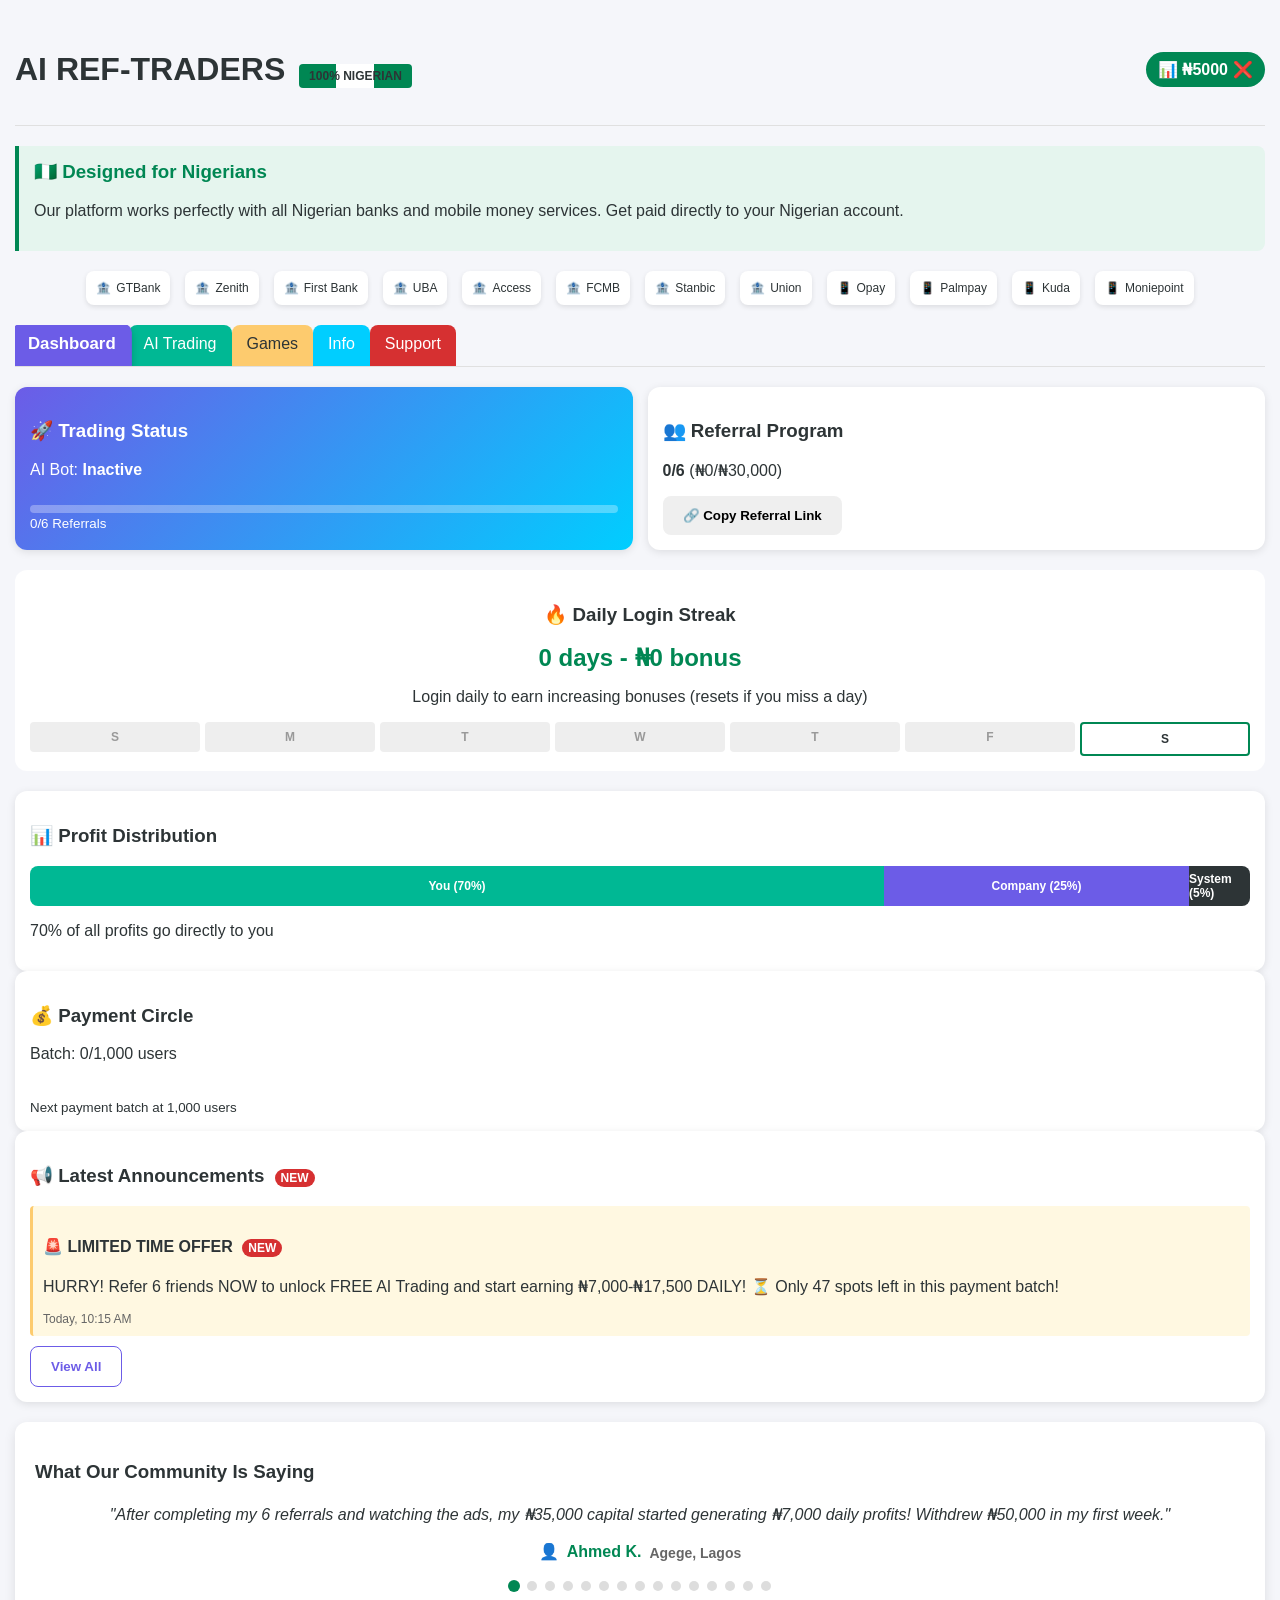
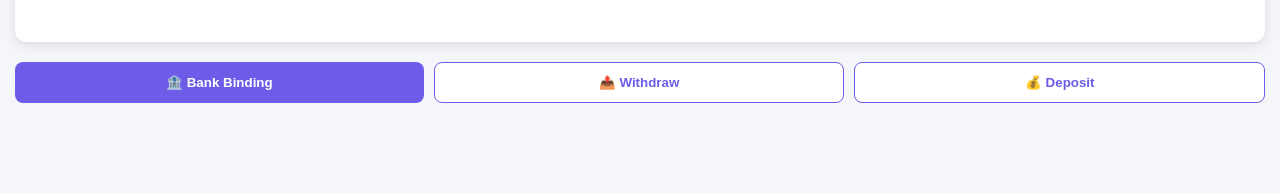
==== index.html @ 081f067d "Update index.html" ====
<!DOCTYPE html>
<html lang="en">
<head>
    <meta charset="UTF-8">
    <meta name="viewport" content="width=device-width, initial-scale=1.0">
    
    <!-- Nigeria-Focused SEO Meta Tags -->
    <meta name="description" content="AI REF-TRADERS: Make money online in Nigeria through AI trading, referrals & games. Perfect for Nigerians looking for legit online income opportunities in Lagos, Abuja, Port Harcourt">
    <meta name="keywords" content="make money online Nigeria, Lagos side hustle, Abuja online business, Nigerian passive income, how to earn online in Nigeria, legit Nigerian biz, Nigerian youth opportunity">
    <meta name="author" content="AI REF-TRADERS Nigeria">
    
    <!-- Nigeria Geo Targeting -->
    <meta name="geo.region" content="NG" />
    <meta name="geo.placename" content="Lagos" />
    <meta name="geo.position" content="6.524379;3.379206" />
    <meta name="ICBM" content="6.524379, 3.379206" />
    
    <!-- Open Graph / Social Media -->
    <meta property="og:title" content="AI REF-TRADERS - Make Money Online in Nigeria">
    <meta property="og:description" content="Legit online income for Nigerians. Earn daily from AI trading, referrals & games. Works in Lagos, Abuja, Port Harcourt & all Nigeria">
    <meta property="og:type" content="website">
    <meta property="og:url" content="https://aireftraders.ng">
    <meta property="og:image" content="https://aireftraders.ng/images/nigerian-money.jpg">
    <meta property="og:site_name" content="AI REF-TRADERS Nigeria">
    <meta property="og:locale" content="en_NG">
    
    <!-- Twitter Card -->
    <meta name="twitter:card" content="summary_large_image">
    <meta name="twitter:title" content="Make Money Online in Nigeria - AI REF-TRADERS">
    <meta name="twitter:description" content="Legit online income for Nigerians. Earn daily from AI trading, referrals & games. Works in all Nigeria">
    <meta name="twitter:image" content="https://aireftraders.ng/images/nigerian-twitter-card.jpg">
    
    <!-- Canonical URL -->
    <link rel="canonical" href="https://aireftraders.ng" />
    
    <!-- Favicon -->
    <link rel="icon" href="/favicon.ico" type="image/x-icon">
    
    <title>AI REF-TRADERS - #1 Online Income Platform for Nigerians</title>
    <script src="https://telegram.org/js/telegram-web-app.js"></script>
    <style>
        :root {
            --primary: #6C5CE7;
            --secondary: #00CEFF;
            --dark: #2D3436;
            --light: #F5F6FA;
            --success: #00B894;
            --danger: #D63031;
            --warning: #FDCB6E;
            --nigerian-green: #008753;
            --nigerian-white: #FFFFFF;
            --nigerian-green-light: #E5F5EE;
        }
        
        body {
            font-family: 'Segoe UI', Arial, sans-serif;
            margin: 0;
            padding: 0;
            background-color: var(--light);
            color: var(--dark);
            transition: all 0.3s;
        }
        
        .container {
            max-width: 100%;
            padding: 15px;
            padding-bottom: 70px;
        }
        
        .app-bar {
            display: flex;
            justify-content: space-between;
            align-items: center;
            padding: 15px 0;
            border-bottom: 1px solid #e0e0e0;
            margin-bottom: 20px;
        }
        
        .user-chip {
            background: var(--nigerian-green);
            color: white;
            padding: 8px 12px;
            border-radius: 20px;
            display: flex;
            align-items: center;
            gap: 5px;
            font-weight: bold;
        }
        
        /* Nigerian Flag Inspired Elements */
        .nigeria-badge {
            background: linear-gradient(to right, var(--nigerian-green) 33%, var(--nigerian-white) 33%, var(--nigerian-white) 66%, var(--nigerian-green) 66%);
            color: var(--dark);
            padding: 5px 10px;
            border-radius: 4px;
            font-size: 12px;
            font-weight: bold;
            display: inline-block;
            margin-left: 5px;
        }
        
        /* Testimonial Styles */
        .testimonial-container {
            background: white;
            border-radius: 12px;
            padding: 20px;
            margin: 20px 0;
            box-shadow: 0 4px 12px rgba(0,0,0,0.1);
            position: relative;
            min-height: 180px;
        }
        
        .testimonial {
            display: none;
            text-align: center;
            animation: fadeIn 0.5s;
        }
        
        .testimonial.show {
            display: block;
        }
        
        .testimonial-content {
            font-style: italic;
            font-size: 16px;
            line-height: 1.6;
        }
        
        .testimonial-author {
            font-weight: bold;
            margin-top: 15px;
            color: var(--nigerian-green);
            display: flex;
            align-items: center;
            justify-content: center;
            gap: 8px;
        }
        
        .testimonial-location {
            font-size: 14px;
            color: #666;
            display: block;
            margin-top: 3px;
        }
        
        .testimonial-dots {
            display: flex;
            justify-content: center;
            margin-top: 20px;
            gap: 8px;
        }
        
        .testimonial-dot {
            width: 10px;
            height: 10px;
            border-radius: 50%;
            background: #ddd;
            cursor: pointer;
            transition: all 0.3s;
        }
        
        .testimonial-dot.active {
            background: var(--nigerian-green);
            transform: scale(1.2);
        }
        
        @keyframes fadeIn {
            from { opacity: 0; }
            to { opacity: 1; }
        }
        
        /* Nigerian Payment Methods */
        .payment-methods {
            display: flex;
            justify-content: center;
            gap: 15px;
            margin: 20px 0;
            flex-wrap: wrap;
        }
        
        .payment-method {
            background: white;
            border-radius: 8px;
            padding: 10px;
            display: flex;
            align-items: center;
            gap: 5px;
            font-size: 12px;
            box-shadow: 0 2px 5px rgba(0,0,0,0.1);
        }
        
        /* Card Grid Styles */
        .card-grid {
            display: grid;
            grid-template-columns: 1fr 1fr;
            gap: 15px;
            margin-bottom: 20px;
        }
        
        .status-card {
            background: white;
            border-radius: 12px;
            padding: 15px;
            box-shadow: 0 2px 8px rgba(0,0,0,0.1);
            position: relative;
            overflow: hidden;
        }
        
        .status-card.accent {
            background: linear-gradient(135deg, var(--primary), var(--secondary));
            color: white;
        }
        
        progress {
            width: 100%;
            height: 8px;
            border-radius: 4px;
            margin-top: 10px;
            appearance: none;
        }
        
        progress::-webkit-progress-bar {
            background-color: rgba(255,255,255,0.3);
            border-radius: 4px;
        }
        
        progress::-webkit-progress-value {
            background-color: white;
            border-radius: 4px;
        }
        
        /* Action Bar Styles */
        .action-bar {
            display: flex;
            gap: 10px;
            margin: 20px 0;
        }
        
        button {
            border: none;
            padding: 12px 20px;
            border-radius: 8px;
            font-weight: bold;
            cursor: pointer;
            flex: 1;
            transition: all 0.2s;
        }
        
        button:active {
            transform: scale(0.98);
        }
        
        button:disabled {
            opacity: 0.6;
            cursor: not-allowed;
        }
        
        .primary {
            background: var(--primary);
            color: white;
        }
        
        .secondary {
            background: white;
            border: 1px solid var(--primary);
            color: var(--primary);
        }
        
        .danger {
            background: var(--danger);
            color: white;
        }
        
        /* Tab Styles */
        .tab-bar {
            display: flex;
            border-bottom: 1px solid #e0e0e0;
            margin: 20px 0;
            overflow-x: auto;
        }
        
        .tab {
            padding: 10px 15px;
            cursor: pointer;
            white-space: nowrap;
            border-bottom: 3px solid transparent;
        }
        
        .tab.active {
            border-bottom: 3px solid var(--primary);
            font-weight: bold;
        }
        
        .tab-content {
            display: none;
        }
        
        .tab-content.active {
            display: block;
        }
        
        /* Modal Styles */
        .modal {
            position: fixed;
            top: 0;
            left: 0;
            right: 0;
            bottom: 0;
            background: rgba(0,0,0,0.5);
            display: flex;
            align-items: center;
            justify-content: center;
            z-index: 100;
            opacity: 0;
            pointer-events: none;
            transition: opacity 0.3s;
        }
        
        .modal.active {
            opacity: 1;
            pointer-events: all;
        }
        
        .modal-content {
            background: white;
            border-radius: 12px;
            padding: 20px;
            width: 90%;
            max-width: 400px;
            transform: translateY(20px);
            transition: transform 0.3s;
        }
        
        .modal.active .modal-content {
            transform: translateY(0);
        }
        
        .modal-actions {
            display: flex;
            gap: 10px;
            margin-top: 20px;
        }
        
        /* Notification Styles */
        .notification {
            position: fixed;
            bottom: 20px;
            left: 50%;
            transform: translateX(-50%);
            background: var(--success);
            color: white;
            padding: 10px 20px;
            border-radius: 8px;
            box-shadow: 0 3px 10px rgba(0,0,0,0.2);
            z-index: 100;
            opacity: 0;
            transition: opacity 0.3s;
        }
        
        .notification.show {
            opacity: 1;
        }
        
        /* Add this at the end of your CSS */
        .nigerian-cta {
            background: var(--nigerian-green-light);
            border-left: 4px solid var(--nigerian-green);
            padding: 15px;
            margin: 20px 0;
            border-radius: 0 8px 8px 0;
        }
        
        .nigerian-cta h3 {
            color: var(--nigerian-green);
            margin-top: 0;
        }
        
        /* Profit Distribution Chart */
        .profit-chart {
            display: flex;
            height: 40px;
            border-radius: 8px;
            overflow: hidden;
            margin: 15px 0;
        }
        
        .chart-bar {
            display: flex;
            align-items: center;
            justify-content: center;
            color: white;
            font-weight: bold;
            font-size: 12px;
            position: relative;
        }
        
        .chart-bar.user {
            background-color: var(--success);
        }
        
        .chart-bar.company {
            background-color: var(--primary);
        }
        
        .chart-bar.system {
            background-color: var(--dark);
        }
        
        /* Login Streak */
        .streak-container {
            background: white;
            border-radius: 12px;
            padding: 15px;
            margin: 20px 0;
            text-align: center;
        }
        
        .streak-days {
            font-size: 24px;
            font-weight: bold;
            color: var(--nigerian-green);
            margin: 10px 0;
        }
        
        .streak-calendar {
            display: grid;
            grid-template-columns: repeat(7, 1fr);
            gap: 5px;
            margin-top: 15px;
        }
        
        .streak-day {
            height: 30px;
            border-radius: 4px;
            display: flex;
            align-items: center;
            justify-content: center;
            font-size: 12px;
            font-weight: bold;
        }
        
        .streak-day.active {
            background-color: var(--nigerian-green);
            color: white;
        }
        
        .streak-day.inactive {
            background-color: #eee;
            color: #999;
        }
        
        .streak-day.today {
            border: 2px solid var(--nigerian-green);
        }
        
        /* FAQ Styles */
        .faq-item {
            margin-bottom: 15px;
            border-bottom: 1px solid #eee;
            padding-bottom: 15px;
        }
        
        .faq-question {
            font-weight: bold;
            cursor: pointer;
            display: flex;
            justify-content: space-between;
            align-items: center;
        }
        
        .faq-answer {
            display: none;
            margin-top: 10px;
            padding: 10px;
            background: #f9f9f9;
            border-radius: 4px;
        }
        
        .faq-answer.show {
            display: block;
        }
        
        /* Cost Table */
        .cost-table {
            width: 100%;
            border-collapse: collapse;
            margin: 15px 0;
            background: white;
            border-radius: 8px;
            overflow: hidden;
            box-shadow: 0 2px 8px rgba(0,0,0,0.1);
        }
        
        .cost-table th, .cost-table td {
            padding: 12px 15px;
            text-align: left;
            border-bottom: 1px solid #eee;
        }
        
        .cost-table th {
            background: #f5f5f5;
            font-weight: bold;
            color: var(--dark);
        }
        
        .cost-table tr:last-child td {
            border-bottom: none;
        }
        
        .cost-table tr:last-child {
            font-weight: bold;
            background: var(--nigerian-green-light);
        }
        
        .checkmark {
            color: var(--success);
            font-weight: bold;
        }
        
        /* Bank Select Dropdown */
        .bank-select-container {
            position: relative;
            margin-bottom: 15px;
        }
        
        .bank-select {
            width: 100%;
            padding: 12px;
            border-radius: 8px;
            border: 1px solid #ddd;
            appearance: none;
            background-image: url("data:image/svg+xml;charset=UTF-8,%3csvg xmlns='http://www.w3.org/2000/svg' viewBox='0 0 24 24' fill='none' stroke='currentColor' stroke-width='2' stroke-linecap='round' stroke-linejoin='round'%3e%3cpolyline points='6 9 12 15 18 9'%3e%3c/polyline%3e%3c/svg%3e");
            background-repeat: no-repeat;
            background-position: right 10px center;
            background-size: 1em;
        }
        
        .bank-search {
            width: 100%;
            padding: 10px;
            border: 1px solid #ddd;
            border-radius: 8px;
            margin-bottom: 10px;
            display: none;
        }
        
        .bank-search.active {
            display: block;
        }
        
        .other-bank-input {
            width: 100%;
            padding: 10px;
            border: 1px solid #ddd;
            border-radius: 8px;
            margin-top: 10px;
            display: none;
        }
        
        .other-bank-input.active {
            display: block;
        }
        
        /* Future Investment Section */
        .investment-section {
            background: white;
            border-radius: 12px;
            padding: 20px;
            margin: 20px 0;
            box-shadow: 0 2px 8px rgba(0,0,0,0.1);
        }
        
        .investment-section h3 {
            color: var(--primary);
            margin-top: 0;
        }
        
        .investment-feature {
            display: flex;
            align-items: flex-start;
            margin-bottom: 10px;
        }
        
        .investment-feature-icon {
            font-size: 20px;
            margin-right: 10px;
            color: var(--success);
        }
        
        .investment-feature-text {
            flex: 1;
        }
        
        /* Announcement Styles */
        .announcement-item {
            padding: 10px;
            margin: 10px 0;
            background: var(--nigerian-green-light);
            border-left: 3px solid var(--nigerian-green);
            border-radius: 4px;
            cursor: pointer;
        }
        
        .announcement-item.unread {
            background: #fff8e1;
            border-left: 3px solid var(--warning);
        }
        
        .announcement-time {
            font-size: 12px;
            color: #666;
            margin-top: 5px;
        }
        
        .badge {
            background: var(--danger);
            color: white;
            padding: 2px 6px;
            border-radius: 10px;
            font-size: 12px;
            margin-left: 5px;
        }
        
        /* Admin Panel Button */
        #adminPanelBtn {
            width: auto;
            padding: 10px 15px;
            border-radius: 50px;
            box-shadow: 0 2px 10px rgba(0,0,0,0.2);
            position: fixed;
            bottom: 20px;
            right: 20px;
            z-index: 100;
        }
        
        /* Announcement Notification */
        .announcement-notification {
            position: fixed;
            bottom: 80px;
            left: 50%;
            transform: translateX(-50%);
            background: var(--nigerian-green);
            color: white;
            padding: 15px 20px;
            border-radius: 8px;
            box-shadow: 0 4px 12px rgba(0,0,0,0.2);
            z-index: 1000;
            max-width: 90%;
            width: 350px;
            display: none;
            cursor: pointer;
            animation: slideUp 0.3s ease-out;
        }
        
        .announcement-notification.show {
            display: block;
        }
        
        .announcement-notification h4 {
            margin: 0 0 5px 0;
            display: flex;
            align-items: center;
            gap: 8px;
        }
        
        .announcement-notification p {
            margin: 0;
            font-size: 14px;
            white-space: nowrap;
            overflow: hidden;
            text-overflow: ellipsis;
        }
        
        .announcement-notification .close-btn {
            position: absolute;
            top: 5px;
            right: 5px;
            background: none;
            border: none;
            color: white;
            font-size: 16px;
            cursor: pointer;
        }
        
        @keyframes slideUp {
            from {
                transform: translateX(-50%) translateY(20px);
                opacity: 0;
            }
            to {
                transform: translateX(-50%) translateY(0);
                opacity: 1;
            }
        }
        
        /* Ad Modal Styles */
        .ad-modal {
            display: none;
        }
        
        /* Support Ticket Form */
        .bank-form input[type="text"],
        .bank-form textarea {
            width: 100%;
            padding: 10px;
            margin-bottom: 15px;
            border: 1px solid #ddd;
            border-radius: 8px;
            font-family: inherit;
        }
        
        .bank-form textarea {
            min-height: 100px;
            resize: vertical;
        }
        
        /* Responsive Design */
        @media (max-width: 600px) {
            .card-grid {
                grid-template-columns: 1fr;
            }
            
            .action-bar {
                flex-direction: column;
            }
            
            .cost-table {
                font-size: 14px;
            }
            
            .cost-table th, .cost-table td {
                padding: 8px 10px;
            }
        }
        
        /* Colorful Tab Buttons */
        .tab-bar .tab[data-tab="dashboard"] {
            background-color: #6C5CE7;
            color: white;
            border-radius: 8px 8px 0 0;
        }
        
        .tab-bar .tab[data-tab="trading"] {
            background-color: #00B894;
            color: white;
            border-radius: 8px 8px 0 0;
        }
        
        .tab-bar .tab[data-tab="games"] {
            background-color: #FDCB6E;
            color: #2D3436;
            border-radius: 8px 8px 0 0;
        }
        
        .tab-bar .tab[data-tab="info"] {
            background-color: #00CEFF;
            color: white;
            border-radius: 8px 8px 0 0;
        }
        
        .tab-bar .tab[data-tab="support"] {
            background-color: #D63031;
            color: white;
            border-radius: 8px 8px 0 0;
        }
        
        .tab-bar .tab.active {
            border-bottom: none;
            transform: scale(1.05);
            box-shadow: 0 4px 8px rgba(0,0,0,0.2);
        }
    </style>
</head>
<body>
    <div class="container">
        <div class="app-bar">
            <h1>AI REF-TRADERS <span class="nigeria-badge">100% NIGERIAN</span></h1>
            <div class="user-chip">
                <span>📊 ₦<span id="balance">5000</span></span>
                <span id="verifiedBadge">❌</span>
            </div>
        </div>
        
        <div class="nigerian-cta">
            <h3>🇳🇬 Designed for Nigerians</h3>
            <p>Our platform works perfectly with all Nigerian banks and mobile money services. Get paid directly to your Nigerian account.</p>
        </div>
        
        <!-- Nigerian Payment Methods -->
        <div class="payment-methods">
            <div class="payment-method">
                <span>🏦</span> GTBank
            </div>
            <div class="payment-method">
                <span>🏦</span> Zenith
            </div>
            <div class="payment-method">
                <span>🏦</span> First Bank
            </div>
            <div class="payment-method">
                <span>🏦</span> UBA
            </div>
            <div class="payment-method">
                <span>🏦</span> Access
            </div>
            <div class="payment-method">
                <span>🏦</span> FCMB
            </div>
            <div class="payment-method">
                <span>🏦</span> Stanbic
            </div>
            <div class="payment-method">
                <span>🏦</span> Union
            </div>
            <div class="payment-method">
                <span>📱</span> Opay
            </div>
            <div class="payment-method">
                <span>📱</span> Palmpay
            </div>
            <div class="payment-method">
                <span>📱</span> Kuda
            </div>
            <div class="payment-method">
                <span>📱</span> Moniepoint
            </div>
        </div>
        
        <!-- Tab Bar -->
        <div class="tab-bar">
            <div class="tab active" data-tab="dashboard">Dashboard</div>
            <div class="tab" data-tab="trading">AI Trading</div>
            <div class="tab" data-tab="games">Games</div>
            <div class="tab" data-tab="info">Info</div>
            <div class="tab" data-tab="support">Support</div>
        </div>
        
        <!-- Dashboard Tab -->
        <div id="dashboardTab" class="tab-content active">
            <div class="card-grid">
                <div class="status-card accent">
                    <h3>🚀 Trading Status</h3>
                    <p id="tradingStatus">AI Bot: <b>Inactive</b></p>
                    <progress id="referralProgress" value="0" max="6"></progress>
                    <small><span id="completedReferrals">0</span>/6 Referrals</small>
                </div>
                
                <div class="status-card">
                    <h3>👥 Referral Program</h3>
                    <p><b><span id="currentReferrals">0</span>/6</b> (₦<span id="referralEarnings">0</span>/₦30,000)</p>
                    <button id="copyLink">🔗 Copy Referral Link</button>
                </div>
            </div>
            
            <!-- Login Streak -->
            <div class="streak-container">
                <h3>🔥 Daily Login Streak</h3>
                <div class="streak-days">
                    <span id="streakCount">0</span> days - ₦<span id="streakBonus">0</span> bonus
                </div>
                <p>Login daily to earn increasing bonuses (resets if you miss a day)</p>
                
                <div class="streak-calendar">
                    <div class="streak-day inactive">S</div>
                    <div class="streak-day inactive">M</div>
                    <div class="streak-day inactive">T</div>
                    <div class="streak-day inactive">W</div>
                    <div class="streak-day inactive">T</div>
                    <div class="streak-day inactive">F</div>
                    <div class="streak-day today">S</div>
                </div>
            </div>
            
            <div class="status-card">
                <h3>📊 Profit Distribution</h3>
                <div class="profit-chart">
                    <div class="chart-bar user" style="width: 70%;">You (70%)</div>
                    <div class="chart-bar company" style="width: 25%;">Company (25%)</div>
                    <div class="chart-bar system" style="width: 5%;">System (5%)</div>
                </div>
                <p>70% of all profits go directly to you</p>
            </div>
            
            <div class="status-card">
                <h3>💰 Payment Circle</h3>
                <p>Batch: <span id="paidUsers">0</span>/1,000 users</p>
                <progress id="paymentCircleProgress" value="0" max="1000"></progress>
                <small>Next payment batch at 1,000 users</small>
            </div>
            
            <!-- Announcement Section -->
            <div class="status-card" id="announcementSection">
                <h3>📢 Latest Announcements <span class="badge" id="newAnnouncementBadge">NEW</span></h3>
                <div id="announcementList">
                    <div class="announcement-item unread">
                        <h4>🚨 LIMITED TIME OFFER <span class="badge">NEW</span></h4>
                        <p>HURRY! Refer 6 friends NOW to unlock FREE AI Trading and start earning ₦7,000-₦17,500 DAILY! ⏳ Only 47 spots left in this payment batch!</p>
                        <div class="announcement-time">Today, 10:15 AM</div>
                    </div>
                </div>
                <button id="viewAllAnnouncementsBtn" class="secondary">View All</button>
            </div>
        </div>
        
        <!-- AI Trading Tab -->
        <div id="tradingTab" class="tab-content">
            <div class="status-card">
                <h3>🤖 AI Trading</h3>
                <p id="tradingCapitalDisplay">Trading Capital: ₦0</p>
                <p id="dailyProfitDisplay">Daily Profit: ₦0</p>
                <p id="totalProfitDisplay">Total Profit: ₦0</p>
                <p id="withdrawableProfitDisplay">Withdrawable: ₦0</p>
                <button class="primary" id="startTradingBtn">Start AI Trading</button>
                <button class="secondary" id="stopTradingBtn" style="display: none;">Stop Trading</button>
            </div>
            
            <div class="status-card">
                <h3>📈 Trading History</h3>
                <div id="tradingHistory">
                    <p>No trading activity yet</p>
                </div>
            </div>
        </div>
        
        <!-- Games Tab -->
        <div id="gamesTab" class="tab-content">
            <div class="status-card">
                <h3>🎮 Games</h3>
                <p id="gameEarningsDisplay">Total Game Earnings: ₦0</p>
                <p id="gamesPlayedDisplay">Games Played: 0</p>
                <button class="primary" id="playGameBtn">Play Game</button>
            </div>
            
            <div class="status-card">
                <h3>🏆 Game History</h3>
                <div id="gameHistory">
                    <p>No games played yet</p>
                </div>
            </div>
        </div>
        
        <!-- Info Tab -->
        <div id="infoTab" class="tab-content">
            <div class="info-section">
                <h3>📚 How It Works</h3>
                <p>1. Complete 6 referrals and watch 20 ads to activate AI trading</p>
                <p>2. Earn ₦5,000 per referral (first 6 referrals = ₦30,000 capital)</p>
                <p>3. Play games to earn additional capital (₦800 per win)</p>
                <p>4. AI trading generates daily profits (20-50% of capital)</p>
                <p>5. Withdraw profits (minimum ₦5,000) after verification</p>
                <p>6. Verify your bank account with ₦1,050 one-time fee to withdraw</p>
                <p>7. Payments are processed in batches when 1,000 users reach threshold</p>
                <p>8. Maintain a login streak for daily bonuses (₦500 per day)</p>
                <p>9. 70% of profits go to you, 25% to company, 5% system fee</p>
                <p>10. Support available 24/7 for any questions or issues</p>
            </div>
            
            <div class="info-section">
                <h3>💰 Cost Structure & Verification Fees</h3>
                <p>Your current model charges ₦1,050 for bank verification. Here's how this covers initial costs:</p>
                
                <table class="cost-table">
                    <thead>
                        <tr>
                            <th>Cost Component</th>
                            <th>Estimated Cost (₦)</th>
                            <th>Covered by Verification Fee?</th>
                        </tr>
                    </thead>
                    <tbody>
                        <tr>
                            <td>KYC Verification</td>
                            <td>150</td>
                            <td class="checkmark">✅ Yes</td>
                        </tr>
                        <tr>
                            <td>Bank API Integration</td>
                            <td>150</td>
                            <td class="checkmark">✅ Yes</td>
                        </tr>
                        <tr>
                            <td>Fraud Prevention</td>
                            <td>100</td>
                            <td class="checkmark">✅ Yes</td>
                        </tr>
                        <tr>
                            <td>Customer Support</td>
                            <td>100</td>
                            <td class="checkmark">✅ Yes</td>
                        </tr>
                        <tr>
                            <td>Transaction Fees</td>
                            <td>50</td>
                            <td class="checkmark">✅ Yes</td>
                        </tr>
                        <tr>
                            <td><strong>Total Operational Cost</strong></td>
                            <td><strong>₦550</strong></td>
                            <td></td>
                        </tr>
                        <tr>
                            <td><strong>Instant Deposit to Withdrawable Account</strong></td>
                            <td><strong>₦500</strong></td>
                            <td class="checkmark">✅ Yes</td>
                        </tr>
                    </tbody>
                </table>
            </div>
            
            <div class="info-section investment-section">
                <h3>🚀 Future Investment Opportunities</h3>
                <p><b>Planned Launch:</b> December 2025 (we'll notify everyone in advance)</p>
                <p>We're currently focused on building trust by proving our system works before accepting any investments.</p>
                
                <h4>Why We're Different</h4>
                <p>Unlike other platforms, we're building trust first by proving our system works before accepting any investments.</p>
                
                <h4>What You Get Now:</h4>
                <ul>
                    <li>✔ Free Trading Capital from our ads revenue</li>
                    <li>✔ Full Profit Sharing with our transparent system</li>
                    <li>✔ Risk-Free Testing of our AI trading accuracy</li>
                </ul>
                
                <h4>When Deposits Launch:</h4>
                <ul>
                    <li>💡 Completely optional - no pressure to participate</li>
                    <li>💰 Higher earning potential for those who want more</li>
                    <li>🔔 Advance notice before any changes</li>
                </ul>
            </div>
            
            <div class="info-section">
                <h3>❓ Frequently Asked Questions</h3>
                <div class="faq-item">
                    <div class="faq-question" onclick="toggleFaq(1)">
                        How do I qualify for withdrawals?
                        <span>+</span>
                    </div>
                    <div class="faq-answer" id="faq1">
                        You need to complete 6 referrals, watch 20 ads, and verify your bank account with the ₦1,050 fee. This qualifies you for AI trading and withdrawals.
                    </div>
                </div>
                
                <div class="faq-item">
                    <div class="faq-question" onclick="toggleFaq(2)">
                        When will I get paid?
                        <span>+</span>
                    </div>
                    <div class="faq-answer" id="faq2">
                        Payments are processed in batches when 1,000 users reach the withdrawal threshold. This helps us manage liquidity and ensure all payments are processed smoothly.
                    </div>
                </div>
                
                <div class="faq-item">
                    <div class="faq-question" onclick="toggleFaq(3)">
                        Can I withdraw my trading capital?
                        <span>+</span>
                    </div>
                    <div class="faq-answer" id="faq3">
                        No, only the profits generated from trading can be withdrawn. The capital remains in your account to continue generating profits.
                    </div>
                </div>
                
                <div class="faq-item">
                    <div class="faq-question" onclick="toggleFaq(4)">
                        How do the games help me earn?
                        <span>+</span>
                    </div>
                    <div class="faq-answer" id="faq4">
                        Each game win adds ₦800 to your trading capital. After completing the initial 20 ads and 6 referrals, you'll need to watch ads periodically to continue playing games.
                    </div>
                </div>
                
                <div class="faq-item">
                    <div class="faq-question" onclick="toggleFaq(5)">
                        Is this platform legit?
                        <span>+</span>
                    </div>
                    <div class="faq-answer" id="faq5">
                        Yes! We're a registered Nigerian business. Our model is sustainable because we share actual trading profits (70% to you) and require users to bring in referrals to qualify.
                    </div>
                </div>
                
                <div class="faq-item">
                    <div class="faq-question" onclick="toggleFaq(6)">
                        Why the ₦1,050 verification fee?
                        <span>+</span>
                    </div>
                    <div class="faq-answer" id="faq6">
                        The ₦1,050 fee consists of two parts:
                        <ul>
                            <li>₦550 Non-Refundable Fee covers:
                                <ul>
                                    <li>KYC verification (₦150) - We verify your identity to prevent fraud</li>
                                    <li>Bank API integration (₦150) - Secure connection to Nigerian banks</li>
                                    <li>Fraud prevention (₦100) - Advanced security checks</li>
                                    <li>Customer support (₦100) - Dedicated withdrawal assistance</li>
                                    <li>Transaction fees (₦50) - Processing costs</li>
                                </ul>
                            </li>
                            <li>₦500 Account Binding Test (explained below)</li>
                        </ul>
                        This one-time payment ensures:
                        <ul>
                            <li>✔ Only real users can withdraw</li>
                            <li>✔ Sustainable platform operations</li>
                            <li>✔ Faster payment processing</li>
                        </ul>
                    </div>
                </div>

                <div class="faq-item">
                    <div class="faq-question" onclick="toggleFaq(7)">
                        How are profits calculated?
                        <span>+</span>
                    </div>
                    <div class="faq-answer" id="faq7">
                        Our AI trading generates 20-50% daily returns. 70% of profits go to you, 25% to company, and 5% covers system fees.
                    </div>
                </div>
                
                <div class="faq-item">
                    <div class="faq-question" onclick="toggleFaq(8)">
                        What happens if I miss a day in my streak?
                        <span>+</span>
                    </div>
                    <div class="faq-answer" id="faq8">
                        If you miss a day, your streak resets to day 1 (₦500 bonus). The streak increases by ₦100 each day up to day 7 (₦1,100 bonus), then resets.
                    </div>
                </div>
                
                <div class="faq-item">
                    <div class="faq-question" onclick="toggleFaq(9)">
                        Can I play games without completing referrals?
                        <span>+</span>
                    </div>
                    <div class="faq-answer" id="faq9">
                        Yes, but you need to complete 6 referrals and watch 20 ads to qualify for withdrawals. Games help build your trading capital faster.
                    </div>
                </div>
                
                <div class="faq-item">
                    <div class="faq-question" onclick="toggleFaq(10)">
                        How long do withdrawals take?
                        <span>+</span>
                    </div>
                    <div class="faq-answer" id="faq10">
                        Once the payment circle reaches 1,000 users, withdrawals are processed within 24-48 hours to your Nigerian bank account.
                    </div>
                </div>

                <div class="faq-item">
                    <div class="faq-question" onclick="toggleFaq(11)">
                        Why pay ₦500 that goes to my account?
                        <span>+</span>
                    </div>
                    <div class="faq-answer" id="faq11">
                        The ₦500 transfer serves three critical purposes:
                        <ul>
                            <li><b>Account Verification</b>
                                <ul>
                                    <li>Confirms your bank account is active and belongs to you</li>
                                    <li>Prevents fraudulent withdrawals to wrong accounts</li>
                                </ul>
                            </li>
                            <li><b>Instant Credit Proof</b>
                                <ul>
                                    <li>The ₦500 is immediately added to your withdrawal balance</li>
                                    <li>Demonstrates our payment system works before you withdraw profits</li>
                                </ul>
                            </li>
                            <li><b>Security Measure</b>
                                <ul>
                                    <li>Final check against money laundering</li>
                                    <li>Matches your registered account with actual ownership</li>
                                </ul>
                            </li>
                        </ul>
                        <p><b>What happens next?</b></p>
                        <ul>
                            <li>You'll receive instant confirmation of the ₦500 deposit</li>
                            <li>Your account status changes to "Verified & Bound"</li>
                            <li>You become eligible for batch withdrawals</li>
                        </ul>
                        <p><b>Note:</b> The ₦500 remains yours - it boosts your withdrawable balance while verifying your account.</p>
                    </div>
                </div>
            </div>
        </div>
        
        <!-- Support Tab -->
        <div id="supportTab" class="tab-content">
            <div class="info-section">
                <h3>📩 Support Ticket</h3>
                <p>Submit your issue and our team will respond within 12 hours</p>
                
                <div class="bank-form">
                    <input type="text" id="ticketSubject" placeholder="Subject">
                    <textarea id="ticketMessage" placeholder="Describe your issue"></textarea>
                    <div class="modal-actions">
                        <button id="submitTicket" class="primary">Submit Ticket</button>
                    </div>
                </div>
            </div>
            
            <div class="info-section">
                <h3>📨 My Tickets</h3>
                <div id="ticketList">
                    <p>No support tickets yet</p>
                </div>
            </div>
        </div>
        
        <div class="testimonial-container">
            <h3>What Our Community Is Saying</h3>
            
            <!-- Testimonial 1 -->
            <div class="testimonial show" id="testimonial1">
                <div class="testimonial-content">
                    "After completing my 6 referrals and watching the ads, my ₦35,000 capital started generating ₦7,000 daily profits! Withdrew ₦50,000 in my first week."
                </div>
                <div class="testimonial-author">
                    <span>👤</span> Ahmed K.
                    <span class="testimonial-location">Agege, Lagos</span>
                </div>
            </div>
            
            <!-- Testimonial 2 -->
            <div class="testimonial" id="testimonial2">
                <div class="testimonial-content">
                    "The 6 referrals were easy to get - just shared with my WhatsApp groups. Now my AI trading makes more than my NYSC allowance!"
                </div>
                <div class="testimonial-author">
                    <span>👩‍🎓</span> Amina K.
                    <span class="testimonial-location">Yaba, Lagos</span>
                </div>
            </div>
            
            <!-- Testimonial 3 -->
            <div class="testimonial" id="testimonial3">
                <div class="testimonial-content">
                    "Verified with ₦1,050 and got my first withdrawal to UBA in 2 days. The payment circle system works - when they hit 1,000 users, payments go out."
                </div>
                <div class="testimonial-author">
                    <span>👨‍💼</span> Adebola S.
                    <span class="testimonial-location">Garki, Abuja</span>
                </div>
            </div>
            
            <!-- Testimonial 4 -->
            <div class="testimonial" id="testimonial4">
                <div class="testimonial-content">
                    "The Lucky Wheel helped boost my capital. Won ₦12,800 from memory game and trivia while waiting in Lagos traffic."
                </div>
                <div class="testimonial-author">
                    <span>👨‍💻</span> Chinedu E.
                    <span class="testimonial-location">Ikeja, Lagos</span>
                </div>
            </div>
            
            <!-- Testimonial 5 -->
            <div class="testimonial" id="testimonial5">
                <div class="testimonial-content">
                    "As a market woman, I got my 6 referrals from customers. Now my ₦35k capital makes ₦10k daily profit while I focus on my business."
                </div>
                <div class="testimonial-author">
                    <span>👩‍🌾</span> Ngozi O.
                    <span class="testimonial-location">Onitsha, Anambra</span>
                </div>
            </div>
            
            <!-- Testimonial 6 -->
            <div class="testimonial" id="testimonial6">
                <div class="testimonial-content">
                    "The ₦1,050 verification was worth it. Withdrew ₦25k profits last week to my Opay account. No stress!"
                </div>
                <div class="testimonial-author">
                    <span>👨‍⚕️</span> Yusuf M.
                    <span class="testimonial-location">Nassarawa, Kano</span>
                </div>
            </div>
            
            <!-- Testimonial 7 -->
            <div class="testimonial" id="testimonial7">
                <div class="testimonial-content">
                    "My 6 referrals came from family. Now we all earn from the platform. The 70% profit share is real!"
                </div>
                <div class="testimonial-author">
                    <span>🚕</span> Boma P.
                    <span class="testimonial-location">Port Harcourt, Rivers</span>
                </div>
            </div>
            
            <!-- Testimonial 8 -->
            <div class="testimonial" id="testimonial8">
                <div class="testimonial-content">
                    "After ASUU strike left me broke, this platform helped me recover. Completed referrals, verified, now making steady income."
                </div>
                <div class="testimonial-author">
                    <span>👴</span> Baba Tunde
                    <span class="testimonial-location">Bodija, Ibadan</span>
                </div>
            </div>
            
            <!-- Testimonial 9 -->
            <div class="testimonial" id="testimonial9">
                <div class="testimonial-content">
                    "The payment circle system seemed strange at first, but when they hit 1,000 users, my withdrawal came through same day."
                </div>
                <div class="testimonial-author">
                    <span>🔧</span> Sadiq O.
                    <span class="testimonial-location">Ojota, Lagos</span>
                </div>
            </div>
            
            <!-- Testimonial 10 -->
            <div class="testimonial" id="testimonial10">
                <div class="testimonial-content">
                    "Watching the 20 ads was easy while commuting. Combined with referrals, I qualified for trading in 2 days."
                </div>
                <div class="testimonial-author">
                    <span>👨‍🎓</span> Femi A.
                    <span class="testimonial-location">Ile-Ife, Osun</span>
                </div>
            </div>
            
            <!-- Testimonial 11 -->
            <div class="testimonial" id="testimonial11">
                <div class="testimonial-content">
                    "The ads per game play is fair - I earn capital from games to boost my trading profits."
                </div>
                <div class="testimonial-author">
                    <span>💇‍♀️</span> Chioma N.
                    <span class="testimonial-location">Surulere, Lagos</span>
                </div>
            </div>
            
            <!-- Testimonial 12 -->
            <div class="testimonial" id="testimonial12">
                <div class="testimonial-content">
                    "Customer support helped me when I had issues with verification. Responded within hours."
                </div>
                <div class="testimonial-author">
                    <span>🍲</span> Ifeanyi O.
                    <span class="testimonial-location">Enugu</span>
                </div>
            </div>
            
            <!-- Testimonial 13 -->
            <div class="testimonial" id="testimonial13">
                <div class="testimonial-content">
                    "The daily login bonus adds up! ₦500 extra just for opening the app each day."
                </div>
                <div class="testimonial-author">
                    <span>🧱</span> Wale A.
                    <span class="testimonial-location">Abeokuta, Ogun</span>
                </div>
            </div>
            
            <!-- Testimonial 14 -->
            <div class="testimonial" id="testimonial14">
                <div class="testimonial-content">
                    "At first I doubted, but after seeing my friend's withdrawals, I joined. Best decision!"
                </div>
                <div class="testimonial-author">
                    <span>👨‍🎓</span> Emeka U.
                    <span class="testimonial-location">Aba, Abia</span>
                </div>
            </div>
            
            <!-- Testimonial 15 -->
            <div class="testimonial" id="testimonial15">
                <div class="testimonial-content">
                    "The profit distribution is transparent. I can see exactly how much I'm earning daily."
                </div>
                <div class="testimonial-author">
                    <span>💳</span> Grace O.
                    <span class="testimonial-location">Benin, Edo</span>
                </div>
            </div>
            
            <div class="testimonial-dots">
                <div class="testimonial-dot active" data-testimonial="1"></div>
                <div class="testimonial-dot" data-testimonial="2"></div>
                <div class="testimonial-dot" data-testimonial="3"></div>
                <div class="testimonial-dot" data-testimonial="4"></div>
                <div class="testimonial-dot" data-testimonial="5"></div>
                <div class="testimonial-dot" data-testimonial="6"></div>
                <div class="testimonial-dot" data-testimonial="7"></div>
                <div class="testimonial-dot" data-testimonial="8"></div>
                <div class="testimonial-dot" data-testimonial="9"></div>
                <div class="testimonial-dot" data-testimonial="10"></div>
                <div class="testimonial-dot" data-testimonial="11"></div>
                <div class="testimonial-dot" data-testimonial="12"></div>
                <div class="testimonial-dot" data-testimonial="13"></div>
                <div class="testimonial-dot" data-testimonial="14"></div>
                <div class="testimonial-dot" data-testimonial="15"></div>
            </div>
        </div>
        
        <div class="action-bar">
            <button class="primary" id="bankBindingBtn">🏦 Bank Binding</button>
            <button class="secondary" id="withdrawBtn">📤 Withdraw</button>
            <button class="secondary" id="depositBtn">💰 Deposit</button>
        </div>
    </div>
    
    <!-- Bank Binding Modal -->
    <div class="modal" id="bankModal">
        <div class="modal-content">
            <h3>Bank Account Binding</h3>
            <div class="bank-form">
                <p>To withdraw earnings, verify and bind your Nigerian bank account with a one-time fee of ₦1,050.</p>
                <p>Note: ₦550 covers the total operational cost, while ₦500 is instantly credited to your withdrawable account balance. This ensures only your verified account is used for payments.</p>
                <p>If you wish to change your bank account, please contact support. A new verification and binding fee of ₦1,050 will apply.</p>
                <div class="bank-select-container">
                    <select id="bankName" class="bank-select">
                        <option value="">Select Your Bank</option>
                        <option value="Access Bank">Access Bank</option>
                        <option value="Citibank">Citibank</option>
                        <option value="Ecobank">Ecobank</option>
                        <option value="Fidelity Bank">Fidelity Bank</option>
                        <option value="First Bank">First Bank</option>
                        <option value="FCMB">First City Monument Bank (FCMB)</option>
                        <option value="GTBank">Guaranty Trust Bank (GTBank)</option>
                        <option value="Heritage Bank">Heritage Bank</option>
                        <option value="Keystone Bank">Keystone Bank</option>
                        <option value="Polaris Bank">Polaris Bank</option>
                        <option value="Stanbic IBTC">Stanbic IBTC</option>
                        <option value="Standard Chartered">Standard Chartered</option>
                        <option value="Sterling Bank">Sterling Bank</option>
                        <option value="Union Bank">Union Bank</option>
                        <option value="UBA">United Bank for Africa (UBA)</option>
                        <option value="Unity Bank">Unity Bank</option>
                        <option value="Wema Bank">Wema Bank</option>
                        <option value="Zenith Bank">Zenith Bank</option>
                        <option value="Kuda">Kuda</option>
                        <option value="Opay">Opay</option>
                        <option value="Palmpay">Palmpay</option>
                        <option value="Moniepoint">Moniepoint</option>
                        <option value="other">Other Bank (Not Listed)</option>
                    </select>
                    <input type="text" id="bankSearch" class="bank-search" placeholder="Search for your bank...">
                </div>
                
                <input type="text" id="otherBankName" class="other-bank-input" placeholder="Enter your bank name">
                
                <input type="text" id="accountNumber" placeholder="Account Number">
                <input type="text" id="accountName" placeholder="Account Name" readonly>
                <div class="modal-actions">
                    <button id="confirmBankBinding" class="primary">Pay ₦1,050 & Verify</button>
                    <button id="cancelBankBinding" class="secondary">Cancel</button>
                </div>
            </div>
        </div>
    </div>
    
    <!-- Withdrawal Modal -->
    <div class="modal" id="withdrawalModal">
        <div class="modal-content">
            <h3>Withdrawal Request</h3>
            <p>Minimum withdrawal: ₦5,000</p>
            <p>Available: ₦<span id="availableBalance">0</span></p>
            <div id="verificationNotice" style="display: none;">
                <p>⚠️ Account verification required (₦1,050 fee)</p>
                <p>Note: ₦550 covers the total operational cost, while ₦500 is instantly credited to your withdrawable account balance.</p>
                <button id="verifyAccountBtn" class="danger">Pay ₦1,050 Verification Fee</button>
            </div>
            <div id="withdrawalForm" style="display: none;">
                <p>Enter amount to withdraw:</p>
                <input type="number" id="withdrawalAmount" min="5000" step="1000" class="status-card" style="width: 100%; padding: 10px; margin: 10px 0;">
                <div class="modal-actions">
                    <button id="confirmWithdrawal" class="primary">Confirm</button>
                    <button id="cancelWithdrawal" class="secondary">Cancel</button>
                </div>
            </div>
        </div>
    </div>
    
    <!-- Deposit Modal -->
    <div class="modal" id="depositModal">
        <div class="modal-content">
            <h3>Deposit Funds</h3>
            <div style="text-align: center; margin-bottom: 20px;">
                <div style="font-size: 24px; color: var(--primary); margin-bottom: 10px;">💰</div>
                <h3 style="color: var(--primary);">Deposit Coming Soon</h3>
                <p>Investment deposits will be available starting December 2025</p>
            </div>
            
            <p>We're currently focused on building trust by proving our system works before accepting any investments.</p>
            
            <div style="margin: 20px 0;">
                <button id="learnMoreBtn" class="primary" style="width: 100%;">Learn More About Our Approach</button>
            </div>
            
            <div class="modal-actions">
                <button id="closeDepositModal" class="secondary">Close</button>
            </div>
        </div>
    </div>
    
    <!-- Success Modal -->
    <div class="modal" id="successModal">
        <div class="modal-content">
            <h3 id="successTitle">Success!</h3>
            <p id="successMessage">Operation completed successfully</p>
            <div class="modal-actions">
                <button id="closeSuccessModal" class="primary">OK</button>
            </div>
        </div>
    </div>
    
    <!-- Admin Announcement Modal -->
    <div class="modal" id="adminAnnouncementModal">
        <div class="modal-content">
            <h3>📢 Make Announcement</h3>
            <textarea id="announcementText" placeholder="Enter your announcement..." rows="5"></textarea>
            <div class="modal-actions">
                <button id="sendAnnouncementBtn" class="primary">Send to All Users</button>
                <button id="cancelAnnouncementBtn" class="secondary">Cancel</button>
            </div>
        </div>
    </div>
    
    <!-- Notification -->
    <div class="notification" id="notification">
        <span id="notificationText">Notification message</span>
    </div>
    
    <!-- Announcement Notification -->
    <div class="announcement-notification" id="announcementNotification">
        <button class="close-btn" id="closeAnnouncementBtn">×</button>
        <h4>📢 New Announcement</h4>
        <p id="announcementPreview">Loading announcement...</p>
    </div>
    
    <!-- Admin Panel Button -->
    <button id="adminPanelBtn" style="display: none;" class="primary">Admin Panel</button>
    
    <script>
        // ===== DATA STORAGE MANAGER =====
        class DataManager {
            static async initialize() {
                // Get user ID from Telegram or use a default
                const tg = window.Telegram?.WebApp;
                this.userId = tg?.initDataUnsafe?.user?.id || 'default_user';
                
                // Load data from localStorage
                this.userData = this.loadUserData();
                
                // Initialize sync interval (simulating backend sync)
                setInterval(() => this.syncWithBackend(), 30000); // Sync every 30 seconds
                
                return this.userData;
            }
            
            static loadUserData() {
                const defaultData = {
                    balance: 5000,
                    referrals: 0,
                    referralEarnings: 0,
                    adsWatched: 0,
                    tradingActive: false,
                    verified: false,
                    tradingCapital: 0,
                    dailyProfit: 0,
                    totalProfit: 0,
                    withdrawableProfit: 0,
                    gameEarnings: 0,
                    gamesPlayed: 0,
                    bankDetails: null,
                    paymentCircle: { current: 0, total: 1000 },
                    supportTickets: [],
                    tradingHistory: [],
                    gameHistory: []
                };
                
                const storedData = localStorage.getItem(`userData_${this.userId}`) || 
                                  localStorage.getItem('userData');
                
                return storedData ? JSON.parse(storedData) : defaultData;
            }
            
            static async saveUserData(data) {
                try {
                    localStorage.setItem(`userData_${this.userId}`, JSON.stringify(data));
                    localStorage.setItem('userData', JSON.stringify(data));
                    return true;
                } catch (error) {
                    console.error('Error saving user data:', error);
                    return false;
                }
            }
            
            static async syncWithBackend() {
                // In a real app, this would sync with your backend
                // For now, we'll just save to localStorage
                return this.saveUserData(this.userData);
            }
            
            static async getAnnouncements() {
                // Simulate getting announcements
                const defaultAnnouncements = [{
                    _id: "1",
                    title: "🚨 LIMITED TIME OFFER",
                    message: "HURRY! Refer 6 friends NOW to unlock FREE AI Trading and start earning ₦7,000-₦17,500 DAILY! ⏳ Only 47 spots left in this payment batch!",
                    time: "Today, 10:15 AM",
                    recipients: [
                        { userId: this.userId || 'demo', read: false }
                    ]
                }];
                
                const storedAnnouncements = localStorage.getItem('announcements');
                return storedAnnouncements ? JSON.parse(storedAnnouncements) : defaultAnnouncements;
            }
            
            static async saveAnnouncement(announcement) {
                try {
                    const announcements = await this.getAnnouncements();
                    announcements.unshift(announcement);
                    localStorage.setItem('announcements', JSON.stringify(announcements));
                    return true;
                } catch (error) {
                    console.error('Error saving announcement:', error);
                    return false;
                }
            }
        }

        // ===== DAILY STREAK FUNCTIONALITY =====
        function initializeStreak() {
            const today = new Date().toISOString().split('T')[0];
            const streakData = JSON.parse(localStorage.getItem('streakData')) || {
                lastLogin: null,
                streak: 0,
                totalEarned: 0
            };
            
            if (streakData.lastLogin === today) {
                updateStreakUI(streakData.streak, false);
                return;
            }
            
            const yesterday = new Date();
            yesterday.setDate(yesterday.getDate() - 1);
            const yesterdayStr = yesterday.toISOString().split('T')[0];
            
            if (streakData.lastLogin === yesterdayStr) {
                streakData.streak++;
            } else if (streakData.lastLogin && streakData.lastLogin !== today) {
                streakData.streak = 1;
            } else {
                streakData.streak = 1;
            }
            
            const todayBonus = 500 + (Math.min(streakData.streak, 7) - 1) * 100;
            userData.balance += todayBonus;
            streakData.totalEarned += todayBonus;
            streakData.lastLogin = today;
            
            localStorage.setItem('streakData', JSON.stringify(streakData));
            updateStreakUI(streakData.streak, true, todayBonus);
            showNotification(`🔥 Day ${streakData.streak} streak! ₦${todayBonus} added to your balance`);
            updateBalance();
            DataManager.saveUserData(userData);
        }
        
        function updateStreakUI(streakCount, isNewLogin, bonus = 0) {
            document.getElementById('streakCount').textContent = streakCount;
            const currentBonus = 500 + (Math.min(streakCount, 7) - 1) * 100;
            document.getElementById('streakBonus').textContent = currentBonus;
            
            const calendarDays = document.querySelectorAll('.streak-day');
            const todayIndex = new Date().getDay();
            
            calendarDays.forEach((day, index) => {
                day.classList.remove('active', 'today');
                
                if (index === todayIndex) {
                    day.classList.add('today');
                }
                
                if (isNewLogin && index < todayIndex && streakCount > todayIndex - index) {
                    day.classList.add('active');
                } else if (!isNewLogin && streakCount >= todayIndex - index && index < todayIndex) {
                    day.classList.add('active');
                }
            });
        }

        // ===== TESTIMONIAL ROTATION =====
        let currentTestimonial = 1;
        const totalTestimonials = 15;
        let testimonialInterval;
        let isPaused = false;
        
        function showTestimonial(index) {
            if (index > totalTestimonials) index = 1;
            if (index < 1) index = totalTestimonials;
            
            document.querySelectorAll('.testimonial').forEach(t => {
                t.classList.remove('show');
            });
            
            const testimonial = document.getElementById(`testimonial${index}`);
            if (testimonial) testimonial.classList.add('show');
            
            document.querySelectorAll('.testimonial-dot').forEach(dot => {
                dot.classList.remove('active');
            });
            
            const activeDot = document.querySelector(`.testimonial-dot[data-testimonial="${index}"]`);
            if (activeDot) activeDot.classList.add('active');
            
            currentTestimonial = index;
        }
        
        function startTestimonialRotation() {
            if (testimonialInterval) clearInterval(testimonialInterval);
            
            testimonialInterval = setInterval(() => {
                if (!isPaused) showTestimonial(currentTestimonial + 1);
            }, 6000);
        }
        
        function setupTestimonialDots() {
            document.querySelectorAll('.testimonial-dot').forEach(dot => {
                dot.addEventListener('click', (e) => {
                    e.preventDefault();
                    isPaused = true;
                    setTimeout(() => { isPaused = false; }, 10000);
                    const testimonialIndex = parseInt(dot.getAttribute('data-testimonial'));
                    showTestimonial(testimonialIndex);
                });
            });
            
            document.querySelector('.testimonial-container').addEventListener('mouseenter', () => {
                isPaused = true;
            });
            
            document.querySelector('.testimonial-container').addEventListener('mouseleave', () => {
                isPaused = false;
            });
        }
        
        // ===== CORE FUNCTIONALITY =====
        const tg = window.Telegram.WebApp;
        if (tg) tg.expand();
        
        let userData = {};
        
        // DOM Elements
        const elements = {
            balance: document.getElementById('balance'),
            verifiedBadge: document.getElementById('verifiedBadge'),
            tradingStatus: document.getElementById('tradingStatus'),
            referralProgress: document.getElementById('referralProgress'),
            completedReferrals: document.getElementById('completedReferrals'),
            currentReferrals: document.getElementById('currentReferrals'),
            referralEarnings: document.getElementById('referralEarnings'),
            copyLink: document.getElementById('copyLink'),
            bankBindingBtn: document.getElementById('bankBindingBtn'),
            withdrawBtn: document.getElementById('withdrawBtn'),
            depositBtn: document.getElementById('depositBtn'),
            tradingCapitalDisplay: document.getElementById('tradingCapitalDisplay'),
            dailyProfitDisplay: document.getElementById('dailyProfitDisplay'),
            totalProfitDisplay: document.getElementById('totalProfitDisplay'),
            withdrawableProfitDisplay: document.getElementById('withdrawableProfitDisplay'),
            startTradingBtn: document.getElementById('startTradingBtn'),
            stopTradingBtn: document.getElementById('stopTradingBtn'),
            tradingHistory: document.getElementById('tradingHistory'),
            gameEarningsDisplay: document.getElementById('gameEarningsDisplay'),
            gamesPlayedDisplay: document.getElementById('gamesPlayedDisplay'),
            playGameBtn: document.getElementById('playGameBtn'),
            gameHistory: document.getElementById('gameHistory'),
            availableBalance: document.getElementById('availableBalance'),
            verificationNotice: document.getElementById('verificationNotice'),
            withdrawalForm: document.getElementById('withdrawalForm'),
            verifyAccountBtn: document.getElementById('verifyAccountBtn'),
            withdrawalAmount: document.getElementById('withdrawalAmount'),
            confirmWithdrawal: document.getElementById('confirmWithdrawal'),
            cancelWithdrawal: document.getElementById('cancelWithdrawal'),
            withdrawalModal: document.getElementById('withdrawalModal'),
            depositModal: document.getElementById('depositModal'),
            closeDepositModal: document.getElementById('closeDepositModal'),
            successModal: document.getElementById('successModal'),
            successTitle: document.getElementById('successTitle'),
            successMessage: document.getElementById('successMessage'),
            closeSuccessModal: document.getElementById('closeSuccessModal'),
            notification: document.getElementById('notification'),
            notificationText: document.getElementById('notificationText'),
            paidUsers: document.getElementById('paidUsers'),
            paymentCircleProgress: document.getElementById('paymentCircleProgress'),
            bankModal: document.getElementById('bankModal'),
            bankName: document.getElementById('bankName'),
            bankSearch: document.getElementById('bankSearch'),
            otherBankName: document.getElementById('otherBankName'),
            accountNumber: document.getElementById('accountNumber'),
            accountName: document.getElementById('accountName'),
            confirmBankBinding: document.getElementById('confirmBankBinding'),
            cancelBankBinding: document.getElementById('cancelBankBinding'),
            tabs: document.querySelectorAll('.tab'),
            tabContents: {
                dashboard: document.getElementById('dashboardTab'),
                trading: document.getElementById('tradingTab'),
                games: document.getElementById('gamesTab'),
                info: document.getElementById('infoTab'),
                support: document.getElementById('supportTab')
            },
            streakCount: document.getElementById('streakCount'),
            streakBonus: document.getElementById('streakBonus'),
            learnMoreBtn: document.getElementById('learnMoreBtn'),
            adminPanelBtn: document.getElementById('adminPanelBtn'),
            adminAnnouncementModal: document.getElementById('adminAnnouncementModal'),
            announcementText: document.getElementById('announcementText'),
            sendAnnouncementBtn: document.getElementById('sendAnnouncementBtn'),
            cancelAnnouncementBtn: document.getElementById('cancelAnnouncementBtn'),
            announcementSection: document.getElementById('announcementSection'),
            announcementList: document.getElementById('announcementList'),
            newAnnouncementBadge: document.getElementById('newAnnouncementBadge'),
            viewAllAnnouncementsBtn: document.getElementById('viewAllAnnouncementsBtn'),
            announcementNotification: document.getElementById('announcementNotification'),
            announcementPreview: document.getElementById('announcementPreview'),
            closeAnnouncementBtn: document.getElementById('closeAnnouncementBtn'),
            ticketSubject: document.getElementById('ticketSubject'),
            ticketMessage: document.getElementById('ticketMessage'),
            submitTicket: document.getElementById('submitTicket'),
            ticketList: document.getElementById('ticketList')
        };
        
        // Update UI
        async function updateUI() {
            elements.verifiedBadge.textContent = userData.verified ? '✅' : '❌';
            updateBalance();
            updateReferralInfo();
            updateTradingInfo();
            updateGameInfo();
            updatePaymentCircle();
            updateSupportTickets();
            await DataManager.saveUserData(userData);
        }
        
        // Update balance display
        function updateBalance() {
            elements.balance.textContent = userData.balance?.toLocaleString() || '0';
            elements.availableBalance.textContent = Math.max(0, userData.withdrawableProfit || 0).toLocaleString();
        }
        
        // Update referral display
        function updateReferralInfo() {
            elements.currentReferrals.textContent = userData.referrals || 0;
            elements.completedReferrals.textContent = userData.referrals || 0;
            elements.referralProgress.value = userData.referrals || 0;
            elements.referralEarnings.textContent = ((userData.referrals || 0) * 5000).toLocaleString();
            
            if ((userData.referrals || 0) >= 6 && (userData.adsWatched || 0) >= 20) {
                userData.tradingActive = true;
                userData.tradingCapital = 35000; // ₦5k signup + ₦30k from 6 referrals
                elements.tradingStatus.innerHTML = 'AI Bot: <b>Active</b> (24h Profit: ₦' + (userData.dailyProfit || 0).toLocaleString() + ')';
            } else {
                elements.tradingStatus.innerHTML = 'AI Bot: <b>Inactive</b> (Complete 6 referrals and 20 ads)';
            }
        }
        
        // Update trading info
        function updateTradingInfo() {
            elements.tradingCapitalDisplay.textContent = 'Trading Capital: ₦' + (userData.tradingCapital || 0).toLocaleString();
            elements.dailyProfitDisplay.textContent = 'Daily Profit: ₦' + (userData.dailyProfit || 0).toLocaleString();
            elements.totalProfitDisplay.textContent = 'Total Profit: ₦' + (userData.totalProfit || 0).toLocaleString();
            elements.withdrawableProfitDisplay.textContent = 'Withdrawable: ₦' + (userData.withdrawableProfit || 0).toLocaleString();
            
            if (userData.tradingActive) {
                elements.startTradingBtn.style.display = 'none';
                elements.stopTradingBtn.style.display = 'block';
            } else {
                elements.startTradingBtn.style.display = 'block';
                elements.stopTradingBtn.style.display = 'none';
            }
            
            // Update trading history
            updateTradingHistory();
        }
        
        // Update game info
        function updateGameInfo() {
            elements.gameEarningsDisplay.textContent = 'Total Game Earnings: ₦' + (userData.gameEarnings || 0).toLocaleString();
            elements.gamesPlayedDisplay.textContent = 'Games Played: ' + (userData.gamesPlayed || 0);
            
            // Update game history
            updateGameHistory();
        }
        
        // Update trading history
        function updateTradingHistory() {
            if (!elements.tradingHistory) return;
            
            elements.tradingHistory.innerHTML = '';
            
            if (!userData.tradingHistory || userData.tradingHistory.length === 0) {
                elements.tradingHistory.innerHTML = '<p>No trading activity yet</p>';
                return;
            }
            
            userData.tradingHistory.slice(0, 5).forEach(trade => {
                const tradeElement = document.createElement('div');
                tradeElement.className = 'status-card';
                tradeElement.style.marginBottom = '10px';
                tradeElement.innerHTML = `
                    <p><b>${trade.type === 'profit' ? '💰 Profit' : '📉 Loss'}</b></p>
                    <p>Amount: ₦${trade.amount.toLocaleString()}</p>
                    <p><small>${new Date(trade.timestamp).toLocaleString()}</small></p>
                `;
                elements.tradingHistory.appendChild(tradeElement);
            });
        }
        
        // Update game history
        function updateGameHistory() {
            if (!elements.gameHistory) return;
            
            elements.gameHistory.innerHTML = '';
            
            if (!userData.gameHistory || userData.gameHistory.length === 0) {
                elements.gameHistory.innerHTML = '<p>No games played yet</p>';
                return;
            }
            
            userData.gameHistory.slice(0, 5).forEach(game => {
                const gameElement = document.createElement('div');
                gameElement.className = 'status-card';
                gameElement.style.marginBottom = '10px';
                gameElement.innerHTML = `
                    <p><b>${game.won ? '🎉 Won' : '😢 Lost'}</b></p>
                    <p>Earnings: ₦${game.amount.toLocaleString()}</p>
                    <p><small>${new Date(game.timestamp).toLocaleString()}</small></p>
                `;
                elements.gameHistory.appendChild(gameElement);
            });
        }
        
        // Update payment circle info
        function updatePaymentCircle() {
            elements.paidUsers.textContent = (userData.paymentCircle?.current || 0).toLocaleString();
            elements.paymentCircleProgress.value = userData.paymentCircle?.current || 0;

            if ((userData.paymentCircle?.current || 0) >= 1000) {
                showNotification('Payment circle complete! Admin has been notified to process payments.');
                userData.paymentCircle.current = 0;
            }
        }
        
        // Update support tickets list
        function updateSupportTickets() {
            if (!elements.ticketList) return;
            
            elements.ticketList.innerHTML = '';
            
            if (!userData.supportTickets || userData.supportTickets.length === 0) {
                elements.ticketList.innerHTML = '<p>No support tickets yet</p>';
                return;
            }
            
            userData.supportTickets.forEach(ticket => {
                const ticketElement = document.createElement('div');
                ticketElement.className = 'status-card';
                ticketElement.style.marginBottom = '10px';
                ticketElement.innerHTML = `
                    <h4>${ticket.subject}</h4>
                    <p><small>${new Date(ticket.timestamp).toLocaleString()}</small></p>
                    <p>Status: ${ticket.status || 'Pending'}</p>
                    ${ticket.response ? `<p>Response: ${ticket.response}</p>` : ''}
                `;
                elements.ticketList.appendChild(ticketElement);
            });
        }
        
        // Show notification
        function showNotification(message) {
            if (!elements.notification || !elements.notificationText) return;
            
            elements.notificationText.textContent = message;
            elements.notification.classList.add('show');
            setTimeout(() => {
                elements.notification.classList.remove('show');
            }, 3000);
        }
        
        // Show success modal
        function showSuccess(title, message) {
            elements.successTitle.textContent = title;
            elements.successMessage.textContent = message;
            elements.successModal.classList.add('active');
        }
        
        // Simulate trading
        async function simulateTrading() {
            if (userData.tradingActive) {
                const dailyReturn = Math.random() * (0.5 - 0.2) + 0.2;
                userData.dailyProfit = (userData.tradingCapital || 0) * dailyReturn;
                userData.totalProfit = (userData.totalProfit || 0) + userData.dailyProfit;
                
                const userShare = userData.dailyProfit * 0.7;
                userData.withdrawableProfit = (userData.withdrawableProfit || 0) + userShare;
                
                // Add to trading history
                userData.tradingHistory = userData.tradingHistory || [];
                userData.tradingHistory.unshift({
                    type: 'profit',
                    amount: userShare,
                    timestamp: Date.now()
                });
                
                updateBalance();
                updateTradingInfo();
                updateReferralInfo();
                
                if (Math.random() > 0.7) {
                    showNotification('💸 Profit earned: ₦' + Math.floor(userShare).toLocaleString());
                }
                
                if (Math.random() > 0.8) {
                    userData.paymentCircle.current = (userData.paymentCircle?.current || 0) + Math.floor(Math.random() * 50) + 10;
                    updatePaymentCircle();
                }
                
                await DataManager.saveUserData(userData);
            }
        }
        
        // Toggle FAQ answer visibility
        function toggleFaq(index) {
            const answer = document.getElementById(`faq${index}`);
            if (answer) answer.classList.toggle('show');
        }
        
        // Submit support ticket
        async function submitTicket() {
            const subject = elements.ticketSubject.value;
            const message = elements.ticketMessage.value;
            
            if (!subject || !message) {
                showNotification('Please fill all fields');
                return;
            }
            
            userData.supportTickets = userData.supportTickets || [];
            userData.supportTickets.unshift({
                subject,
                message,
                status: 'Pending',
                timestamp: Date.now()
            });
            
            elements.ticketSubject.value = '';
            elements.ticketMessage.value = '';
            
            updateSupportTickets();
            showNotification('Ticket submitted successfully!');
            await DataManager.saveUserData(userData);
        }
        
        // Load announcements
        async function getAnnouncements() {
            const announcements = await DataManager.getAnnouncements();
            const unreadAnnouncements = announcements.filter(a => 
                a.recipients?.some(r => r.userId === DataManager.userId && !r.read)
            ).length;
            
            announcements.slice(0, 3).forEach(announcement => {
                const isUnread = announcement.recipients?.some(r => 
                    r.userId === DataManager.userId && !r.read
                );
                renderAnnouncement(announcement, isUnread);
            });
            
            if (elements.newAnnouncementBadge) {
                elements.newAnnouncementBadge.style.display = unreadAnnouncements > 0 ? 'inline-block' : 'none';
                elements.newAnnouncementBadge.textContent = unreadAnnouncements === 1 ? 'NEW' : `${unreadAnnouncements} NEW`;
            }
        }
        
        // Render announcement
        function renderAnnouncement(announcement, isNew) {
            if (!elements.announcementList) return;
            
            const announcementItem = document.createElement('div');
            announcementItem.className = `announcement-item ${isNew ? 'unread' : ''}`;
            announcementItem.innerHTML = `
                <h4>${announcement.title} ${isNew ? '<span class="badge">NEW</span>' : ''}</h4>
                <p>${announcement.message}</p>
                <div class="announcement-time">${announcement.time}</div>
            `;
            
            announcementItem.addEventListener('click', () => {
                if (isNew) {
                    const recipient = announcement.recipients?.find(r => r.userId === DataManager.userId);
                    if (recipient) recipient.read = true;
                    
                    announcementItem.classList.remove('unread');
                    if (elements.newAnnouncementBadge) {
                        const unreadCount = parseInt(elements.newAnnouncementBadge.textContent) - 1;
                        if (unreadCount <= 0) {
                            elements.newAnnouncementBadge.style.display = 'none';
                        } else {
                            elements.newAnnouncementBadge.textContent = unreadCount === 1 ? 'NEW' : `${unreadCount} NEW`;
                        }
                    }
                    
                    DataManager.saveAnnouncement(announcement);
                }
            });
            
            elements.announcementList.insertBefore(announcementItem, elements.announcementList.firstChild);
        }
        
        // Show announcement notification
        function showAnnouncementNotification(message) {
            if (!elements.announcementPreview || !elements.announcementNotification) return;
            
            elements.announcementPreview.textContent = message;
            elements.announcementNotification.classList.add('show');
            
            setTimeout(() => {
                elements.announcementNotification.classList.remove('show');
            }, 10000);
        }
        
        // Handle announcement click
        function handleAnnouncementClick() {
            if (!elements.announcementNotification) return;
            
            elements.announcementNotification.classList.remove('show');
            elements.announcementSection.style.display = 'block';
            document.querySelector('.tab[data-tab="dashboard"]').click();
        }
        
        // Start trading
        async function startTrading() {
            if ((userData.referrals || 0) >= 6 && (userData.adsWatched || 0) >= 20) {
                userData.tradingActive = true;
                userData.tradingCapital = 35000;
                showNotification('AI Trading activated! Your capital is ₦35,000');
                updateTradingInfo();
                await DataManager.saveUserData(userData);
            } else {
                showNotification('Complete 6 referrals and watch 20 ads to activate trading');
            }
        }
        
        // Stop trading
        async function stopTrading() {
            userData.tradingActive = false;
            showNotification('AI Trading deactivated');
            updateTradingInfo();
            await DataManager.saveUserData(userData);
        }
        
        // Play game
        async function playGame() {
            const win = Math.random() > 0.4; // 60% chance to win
            const amount = win ? 800 : 0;
            
            if (win) {
                userData.gameEarnings = (userData.gameEarnings || 0) + amount;
                userData.tradingCapital = (userData.tradingCapital || 0) + amount;
                showNotification(`🎉 You won! ₦${amount} added to your trading capital`);
            } else {
                showNotification('😢 Better luck next time!');
            }
            
            userData.gamesPlayed = (userData.gamesPlayed || 0) + 1;
            
            // Add to game history
            userData.gameHistory = userData.gameHistory || [];
            userData.gameHistory.unshift({
                won: win,
                amount: amount,
                timestamp: Date.now()
            });
            
            updateGameInfo();
            updateTradingInfo();
            await DataManager.saveUserData(userData);
        }
        
        // Initialize on page load
        document.addEventListener('DOMContentLoaded', async () => {
            // Initialize data manager and load user data
            userData = await DataManager.initialize();
            
            // Initialize streak first
            initializeStreak();
            
            // Initialize testimonial rotation
            showTestimonial(1);
            startTestimonialRotation();
            setupTestimonialDots();
            
            // Load announcements
            await getAnnouncements();
            
            // Initialize UI
            updateUI();
            
            // Copy referral link functionality
            if (elements.copyLink) {
                elements.copyLink.addEventListener('click', function() {
                    const refLink = `https://t.me/aireftradersng_bot?startref=${DataManager.userId}`;
                    navigator.clipboard.writeText(refLink).then(() => {
                        showNotification('Referral link copied! Share with your Nigerian friends');
                    });
                });
            }
            
            // Bank binding
            if (elements.bankBindingBtn) {
                elements.bankBindingBtn.addEventListener('click', () => {
                    if (elements.bankModal) elements.bankModal.classList.add('active');
                });
            }
            
            // Withdraw button
            if (elements.withdrawBtn) {
                elements.withdrawBtn.addEventListener('click', () => {
                    if (elements.withdrawalModal) {
                        elements.withdrawalModal.classList.add('active');
                        if (!userData.verified) {
                            if (elements.verificationNotice) elements.verificationNotice.style.display = 'block';
                            if (elements.withdrawalForm) elements.withdrawalForm.style.display = 'none';
                        } else {
                            if (elements.verificationNotice) elements.verificationNotice.style.display = 'none';
                            if (elements.withdrawalForm) elements.withdrawalForm.style.display = 'block';
                        }
                    }
                });
            }
            
            // Deposit button
            if (elements.depositBtn) {
                elements.depositBtn.addEventListener('click', () => {
                    if (elements.depositModal) elements.depositModal.classList.add('active');
                });
            }
            
            // Close deposit modal
            if (elements.closeDepositModal) {
                elements.closeDepositModal.addEventListener('click', () => {
                    if (elements.depositModal) elements.depositModal.classList.remove('active');
                });
            }
            
            // Learn more button in deposit modal
            if (elements.learnMoreBtn) {
                elements.learnMoreBtn.addEventListener('click', () => {
                    if (elements.depositModal) elements.depositModal.classList.remove('active');
                    document.querySelector('.tab[data-tab="info"]').click();
                    setTimeout(() => {
                        const investmentSection = document.querySelector('.investment-section');
                        if (investmentSection) investmentSection.scrollIntoView({ behavior: 'smooth' });
                    }, 300);
                });
            }
            
            // Verify account from withdrawal modal
            if (elements.verifyAccountBtn) {
                elements.verifyAccountBtn.addEventListener('click', () => {
                    if (elements.withdrawalModal) elements.withdrawalModal.classList.remove('active');
                    if (elements.bankModal) elements.bankModal.classList.add('active');
                });
            }
            
            // Bank selection functionality
            if (elements.bankName) {
                elements.bankName.addEventListener('change', function() {
                    if (this.value === 'other') {
                        if (elements.otherBankName) elements.otherBankName.classList.add('active');
                        if (elements.bankSearch) elements.bankSearch.classList.remove('active');
                    } else {
                        if (elements.otherBankName) elements.otherBankName.classList.remove('active');
                    }
                });
            }
            
            // Bank search functionality
            if (elements.bankSearch) {
                elements.bankSearch.addEventListener('input', function() {
                    const searchTerm = this.value.toLowerCase();
                    const options = elements.bankName.options;
                    
                    for (let i = 0; i < options.length; i++) {
                        const option = options[i];
                        if (option.text.toLowerCase().includes(searchTerm)) {
                            option.style.display = '';
                        } else {
                            option.style.display = 'none';
                        }
                    }
                });
            }
            
            // Show bank search when typing in select
            if (elements.bankName) {
                elements.bankName.addEventListener('focus', function() {
                    if (elements.bankSearch) elements.bankSearch.classList.add('active');
                });
            }
            
            // Confirm bank binding
            if (elements.confirmBankBinding) {
                elements.confirmBankBinding.addEventListener('click', async () => {
                    const bankName = elements.bankName.value === 'other' ? 
                        elements.otherBankName.value : elements.bankName.value;
                    const accountNumber = elements.accountNumber.value;

                    if (!bankName || !accountNumber || accountNumber.length !== 10) {
                        showNotification('Please provide valid bank details (10-digit account number)');
                        return;
                    }

                    setTimeout(async () => {
                        userData.verified = true;
                        userData.bankDetails = { bankName, accountNumber };
                        userData.withdrawableProfit = (userData.withdrawableProfit || 0) + 1050;
                        updateBalance();
                        updateUI();

                        if (elements.bankModal) elements.bankModal.classList.remove('active');
                        showSuccess(
                            'Bank Account Verified',
                            '₦1,050 has been deposited into your withdrawable account. Your account is now verified and ready for payment in the next 1,000 payment circle.'
                        );
                        
                        await DataManager.saveUserData(userData);
                    }, 1000);
                });
            }
            
            // Cancel bank binding
            if (elements.cancelBankBinding) {
                elements.cancelBankBinding.addEventListener('click', () => {
                    if (elements.bankModal) elements.bankModal.classList.remove('active');
                });
            }
            
            // Confirm withdrawal
            if (elements.confirmWithdrawal) {
                elements.confirmWithdrawal.addEventListener('click', async () => {
                    const amount = parseInt(elements.withdrawalAmount.value);

                    if (isNaN(amount) || amount < 5000) {
                        showNotification('Minimum withdrawal amount is ₦5,000.');
                        return;
                    }

                    if (amount > (userData.withdrawableProfit || 0)) {
                        showNotification('Insufficient withdrawable balance.');
                        return;
                    }

                    if (!userData.bankDetails || !userData.verified) {
                        showNotification('Please verify and bind your bank account before withdrawing.');
                        return;
                    }

                    userData.withdrawableProfit = (userData.withdrawableProfit || 0) - amount;
                    updateBalance();

                    if (elements.withdrawalModal) elements.withdrawalModal.classList.remove('active');
                    showSuccess(
                        'Withdrawal Requested',
                        `Your withdrawal request of ₦${amount.toLocaleString()} has been submitted for processing.`
                    );
                    
                    await DataManager.saveUserData(userData);
                });
            }
            
            // Cancel withdrawal
            if (elements.cancelWithdrawal) {
                elements.cancelWithdrawal.addEventListener('click', () => {
                    if (elements.withdrawalModal) elements.withdrawalModal.classList.remove('active');
                });
            }
            
            // Close success modal
            if (elements.closeSuccessModal) {
                elements.closeSuccessModal.addEventListener('click', () => {
                    if (elements.successModal) elements.successModal.classList.remove('active');
                });
            }
            
            // Submit ticket
            if (elements.submitTicket) {
                elements.submitTicket.addEventListener('click', submitTicket);
            }
            
            // Allow submitting ticket with Enter key
            if (elements.ticketMessage) {
                elements.ticketMessage.addEventListener('keypress', (e) => {
                    if (e.key === 'Enter') submitTicket();
                });
            }
            
            // Tab switching
            if (elements.tabs) {
                elements.tabs.forEach(tab => {
                    tab.addEventListener('click', () => {
                        elements.tabs.forEach(t => t.classList.remove('active'));
                        tab.classList.add('active');
                        
                        Object.values(elements.tabContents).forEach(content => {
                            if (content) content.classList.remove('active');
                        });
                        
                        const tabName = tab.dataset.tab;
                        if (elements.tabContents[tabName]) {
                            elements.tabContents[tabName].classList.add('active');
                        }
                    });
                });
            }
            
            // Account number validation
            if (elements.accountNumber) {
                elements.accountNumber.addEventListener('input', function() {
                    if (this.value.length === 10) {
                        if (elements.accountName) elements.accountName.value = "Verified Account";
                    } else {
                        if (elements.accountName) elements.accountName.value = "";
                    }
                });
            }
            
            // Admin panel functionality
            if (elements.adminPanelBtn) {
                elements.adminPanelBtn.addEventListener('click', () => {
                    if (elements.adminAnnouncementModal) elements.adminAnnouncementModal.classList.add('active');
                });
            }
            
            if (elements.cancelAnnouncementBtn) {
                elements.cancelAnnouncementBtn.addEventListener('click', () => {
                    if (elements.adminAnnouncementModal) elements.adminAnnouncementModal.classList.remove('active');
                });
            }
            
            if (elements.sendAnnouncementBtn) {
                elements.sendAnnouncementBtn.addEventListener('click', async () => {
                    const announcementText = elements.announcementText.value;
                    if (!announcementText) {
                        showNotification('Please enter announcement text');
                        return;
                    }
                    
                    const now = new Date();
                    const announcement = {
                        _id: Date.now().toString(),
                        title: 'Admin Announcement',
                        message: announcementText,
                        time: now.toLocaleString(),
                        recipients: [
                            { userId: DataManager.userId, read: false }
                        ]
                    };
                    
                    await DataManager.saveAnnouncement(announcement);
                    renderAnnouncement(announcement, true);
                    showAnnouncementNotification(announcementText);
                    
                    if (elements.announcementSection) elements.announcementSection.style.display = 'block';
                    
                    if (elements.newAnnouncementBadge) {
                        elements.newAnnouncementBadge.style.display = 'inline-block';
                        elements.newAnnouncementBadge.textContent = 'NEW';
                    }
                    
                    if (elements.announcementText) elements.announcementText.value = '';
                    if (elements.adminAnnouncementModal) elements.adminAnnouncementModal.classList.remove('active');
                });
            }
            
            if (elements.viewAllAnnouncementsBtn) {
                elements.viewAllAnnouncementsBtn.addEventListener('click', () => {
                    if (elements.newAnnouncementBadge) elements.newAnnouncementBadge.style.display = 'none';
                });
            }
            
            // Announcement notification click handler
            if (elements.announcementNotification) {
                elements.announcementNotification.addEventListener('click', handleAnnouncementClick);
            }
            
            // Close announcement button
            if (elements.closeAnnouncementBtn) {
                elements.closeAnnouncementBtn.addEventListener('click', (e) => {
                    e.stopPropagation();
                    if (elements.announcementNotification) elements.announcementNotification.classList.remove('show');
                });
            }
            
            // Check if user is admin (for demo purposes)
            if (elements.adminPanelBtn && tg?.initDataUnsafe?.user?.username === 'admin') {
                elements.adminPanelBtn.style.display = 'block';
            }
            
            // Start trading button
            if (elements.startTradingBtn) {
                elements.startTradingBtn.addEventListener('click', startTrading);
            }
            
            // Stop trading button
            if (elements.stopTradingBtn) {
                elements.stopTradingBtn.addEventListener('click', stopTrading);
            }
            
            // Play game button
            if (elements.playGameBtn) {
                elements.playGameBtn.addEventListener('click', playGame);
            }
            
            // Simulate trading every 15 seconds for demo
            setInterval(simulateTrading, 15000);
            
            // Initialize support tickets display
            updateSupportTickets();
        });
    </script>
</body>
</html>
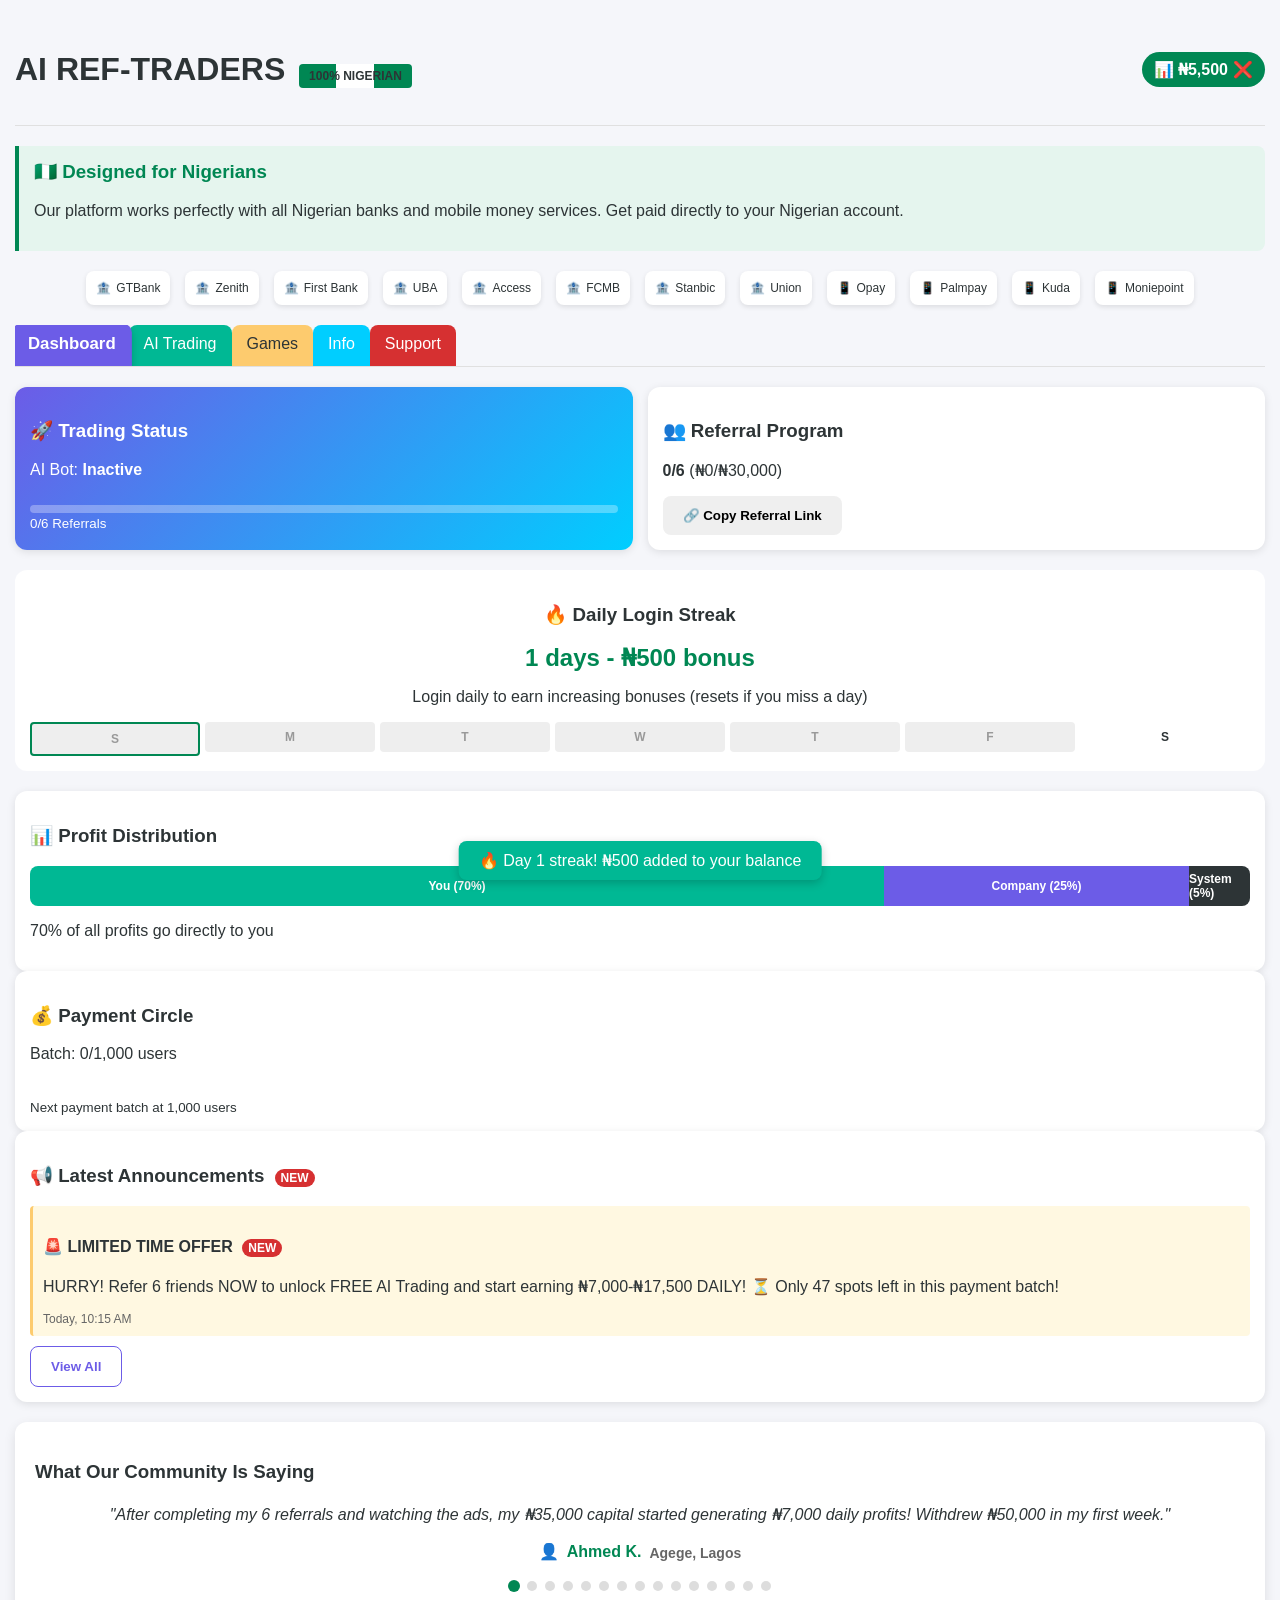
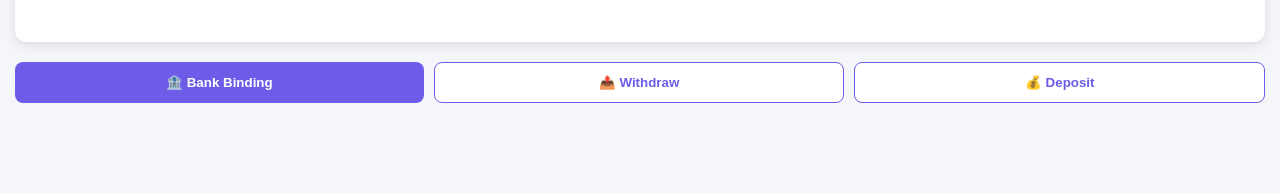
==== commit 25da8a30: "Update index.html" ====
--- a/index.html
+++ b/index.html
@@ -902,40 +902,21 @@
             </div>
         </div>
         
-        <!-- AI Trading Tab -->
+        <!-- AI Trading Tab - Changed to direct to trading.html -->
         <div id="tradingTab" class="tab-content">
             <div class="status-card">
                 <h3>🤖 AI Trading</h3>
-                <p id="tradingCapitalDisplay">Trading Capital: ₦0</p>
-                <p id="dailyProfitDisplay">Daily Profit: ₦0</p>
-                <p id="totalProfitDisplay">Total Profit: ₦0</p>
-                <p id="withdrawableProfitDisplay">Withdrawable: ₦0</p>
-                <button class="primary" id="startTradingBtn">Start AI Trading</button>
-                <button class="secondary" id="stopTradingBtn" style="display: none;">Stop Trading</button>
-            </div>
-            
-            <div class="status-card">
-                <h3>📈 Trading History</h3>
-                <div id="tradingHistory">
-                    <p>No trading activity yet</p>
-                </div>
+                <p>Click the button below to access AI Trading</p>
+                <button class="primary" id="tradingButton">Start AI Trading</button>
             </div>
         </div>
         
-        <!-- Games Tab -->
+        <!-- Games Tab - Changed to check ads status -->
         <div id="gamesTab" class="tab-content">
             <div class="status-card">
                 <h3>🎮 Games</h3>
-                <p id="gameEarningsDisplay">Total Game Earnings: ₦0</p>
-                <p id="gamesPlayedDisplay">Games Played: 0</p>
-                <button class="primary" id="playGameBtn">Play Game</button>
-            </div>
-            
-            <div class="status-card">
-                <h3>🏆 Game History</h3>
-                <div id="gameHistory">
-                    <p>No games played yet</p>
-                </div>
+                <p>Click the button below to access games</p>
+                <button class="primary" id="gamesButton">Play Games</button>
             </div>
         </div>
         
@@ -1539,94 +1520,118 @@
     <button id="adminPanelBtn" style="display: none;" class="primary">Admin Panel</button>
     
     <script>
-        // ===== DATA STORAGE MANAGER =====
-        class DataManager {
-            static async initialize() {
-                // Get user ID from Telegram or use a default
-                const tg = window.Telegram?.WebApp;
-                this.userId = tg?.initDataUnsafe?.user?.id || 'default_user';
+        // ===== EARNINGS TRACKER AND SYNC SYSTEM =====
+        class EarningsTracker {
+            constructor() {
+                this.userData = this.loadUserData();
+                this.syncInterval = 30000; // Sync every 30 seconds
+                this.init();
+            }
+            
+            init() {
+                // Initialize from localStorage
+                if (!this.userData) {
+                    this.userData = {
+                        balance: 5000,
+                        referrals: 0,
+                        referralEarnings: 0,
+                        adsWatched: 0,
+                        tradingActive: false,
+                        verified: false,
+                        tradingCapital: 0,
+                        dailyProfit: 0,
+                        totalProfit: 0,
+                        withdrawableProfit: 0,
+                        bankDetails: null,
+                        paymentCircle: { current: 0, total: 1000 },
+                        supportTickets: [],
+                        gameEarnings: 0,
+                        streakEarnings: 0,
+                        lastSync: Date.now()
+                    };
+                    this.saveUserData();
+                }
                 
-                // Load data from localStorage
-                this.userData = this.loadUserData();
+                // Start sync interval
+                setInterval(() => this.syncWithBackend(), this.syncInterval);
+            }
+            
+            loadUserData() {
+                const data = localStorage.getItem('userData');
+                return data ? JSON.parse(data) : null;
+            }
+            
+            saveUserData() {
+                localStorage.setItem('userData', JSON.stringify(this.userData));
+            }
+            
+            syncWithBackend() {
+                // In a real app, this would make an API call to your backend
+                console.log('Syncing user data with backend...');
+                this.userData.lastSync = Date.now();
+                this.saveUserData();
+            }
+            
+            addEarnings(type, amount) {
+                switch(type) {
+                    case 'game':
+                        this.userData.gameEarnings = (this.userData.gameEarnings || 0) + amount;
+                        this.userData.balance += amount;
+                        break;
+                    case 'streak':
+                        this.userData.streakEarnings = (this.userData.streakEarnings || 0) + amount;
+                        this.userData.balance += amount;
+                        break;
+                    case 'referral':
+                        this.userData.referralEarnings = (this.userData.referralEarnings || 0) + amount;
+                        this.userData.balance += amount;
+                        break;
+                    case 'trading':
+                        this.userData.dailyProfit = amount;
+                        this.userData.totalProfit = (this.userData.totalProfit || 0) + amount;
+                        this.userData.withdrawableProfit = (this.userData.withdrawableProfit || 0) + (amount * 0.7); // 70% to user
+                        break;
+                }
                 
-                // Initialize sync interval (simulating backend sync)
-                setInterval(() => this.syncWithBackend(), 30000); // Sync every 30 seconds
+                this.saveUserData();
+                this.updateUI();
+            }
+            
+            updateUI() {
+                document.getElementById('balance').textContent = this.userData.balance.toLocaleString();
+                document.getElementById('referralEarnings').textContent = this.userData.referralEarnings.toLocaleString();
+                document.getElementById('currentReferrals').textContent = this.userData.referrals || 0;
+                document.getElementById('completedReferrals').textContent = this.userData.referrals || 0;
+                document.getElementById('referralProgress').value = this.userData.referrals || 0;
+                document.getElementById('availableBalance').textContent = Math.max(0, this.userData.withdrawableProfit || 0).toLocaleString();
                 
-                return this.userData;
-            }
-            
-            static loadUserData() {
-                const defaultData = {
-                    balance: 5000,
-                    referrals: 0,
-                    referralEarnings: 0,
-                    adsWatched: 0,
-                    tradingActive: false,
-                    verified: false,
-                    tradingCapital: 0,
-                    dailyProfit: 0,
-                    totalProfit: 0,
-                    withdrawableProfit: 0,
-                    gameEarnings: 0,
-                    gamesPlayed: 0,
-                    bankDetails: null,
-                    paymentCircle: { current: 0, total: 1000 },
-                    supportTickets: [],
-                    tradingHistory: [],
-                    gameHistory: []
-                };
-                
-                const storedData = localStorage.getItem(`userData_${this.userId}`) || 
-                                  localStorage.getItem('userData');
-                
-                return storedData ? JSON.parse(storedData) : defaultData;
-            }
-            
-            static async saveUserData(data) {
-                try {
-                    localStorage.setItem(`userData_${this.userId}`, JSON.stringify(data));
-                    localStorage.setItem('userData', JSON.stringify(data));
-                    return true;
-                } catch (error) {
-                    console.error('Error saving user data:', error);
-                    return false;
+                if (this.userData.tradingActive) {
+                    document.getElementById('tradingStatus').innerHTML = `AI Bot: <b>Active</b> (24h Profit: ₦${(this.userData.dailyProfit || 0).toLocaleString()})`;
                 }
             }
             
-            static async syncWithBackend() {
-                // In a real app, this would sync with your backend
-                // For now, we'll just save to localStorage
-                return this.saveUserData(this.userData);
-            }
-            
-            static async getAnnouncements() {
-                // Simulate getting announcements
-                const defaultAnnouncements = [{
-                    _id: "1",
-                    title: "🚨 LIMITED TIME OFFER",
-                    message: "HURRY! Refer 6 friends NOW to unlock FREE AI Trading and start earning ₦7,000-₦17,500 DAILY! ⏳ Only 47 spots left in this payment batch!",
-                    time: "Today, 10:15 AM",
-                    recipients: [
-                        { userId: this.userId || 'demo', read: false }
-                    ]
-                }];
-                
-                const storedAnnouncements = localStorage.getItem('announcements');
-                return storedAnnouncements ? JSON.parse(storedAnnouncements) : defaultAnnouncements;
-            }
-            
-            static async saveAnnouncement(announcement) {
-                try {
-                    const announcements = await this.getAnnouncements();
-                    announcements.unshift(announcement);
-                    localStorage.setItem('announcements', JSON.stringify(announcements));
-                    return true;
-                } catch (error) {
-                    console.error('Error saving announcement:', error);
-                    return false;
+            // Method to simulate trading profits
+            simulateTrading() {
+                if (this.userData.tradingActive) {
+                    const dailyReturn = Math.random() * (0.5 - 0.2) + 0.2; // 20-50% return
+                    const profit = this.userData.tradingCapital * dailyReturn;
+                    this.addEarnings('trading', profit);
+                    
+                    // Randomly increase payment circle
+                    if (Math.random() > 0.8) {
+                        this.userData.paymentCircle.current = Math.min(
+                            this.userData.paymentCircle.current + Math.floor(Math.random() * 50) + 10,
+                            this.userData.paymentCircle.total
+                        );
+                        document.getElementById('paidUsers').textContent = this.userData.paymentCircle.current;
+                        document.getElementById('paymentCircleProgress').value = this.userData.paymentCircle.current;
+                    }
                 }
             }
         }
+
+        // Initialize the tracker
+        const earningsTracker = new EarningsTracker();
 
         // ===== DAILY STREAK FUNCTIONALITY =====
         function initializeStreak() {
@@ -1647,7 +1652,7 @@
             const yesterdayStr = yesterday.toISOString().split('T')[0];
             
             if (streakData.lastLogin === yesterdayStr) {
-                streakData.streak++;
+                streakData.streek++;
             } else if (streakData.lastLogin && streakData.lastLogin !== today) {
                 streakData.streak = 1;
             } else {
@@ -1655,15 +1660,13 @@
             }
             
             const todayBonus = 500 + (Math.min(streakData.streak, 7) - 1) * 100;
-            userData.balance += todayBonus;
+            earningsTracker.addEarnings('streak', todayBonus);
             streakData.totalEarned += todayBonus;
             streakData.lastLogin = today;
             
             localStorage.setItem('streakData', JSON.stringify(streakData));
             updateStreakUI(streakData.streak, true, todayBonus);
             showNotification(`🔥 Day ${streakData.streak} streak! ₦${todayBonus} added to your balance`);
-            updateBalance();
-            DataManager.saveUserData(userData);
         }
         
         function updateStreakUI(streakCount, isNewLogin, bonus = 0) {
@@ -1689,7 +1692,7 @@
             });
         }
 
-        // ===== TESTIMONIAL ROTATION =====
+        // ===== NIGERIA-FOCUSED TESTIMONIAL ROTATION =====
         let currentTestimonial = 1;
         const totalTestimonials = 15;
         let testimonialInterval;
@@ -1704,23 +1707,31 @@
             });
             
             const testimonial = document.getElementById(`testimonial${index}`);
-            if (testimonial) testimonial.classList.add('show');
+            if (testimonial) {
+                testimonial.classList.add('show');
+            }
             
             document.querySelectorAll('.testimonial-dot').forEach(dot => {
                 dot.classList.remove('active');
             });
             
             const activeDot = document.querySelector(`.testimonial-dot[data-testimonial="${index}"]`);
-            if (activeDot) activeDot.classList.add('active');
+            if (activeDot) {
+                activeDot.classList.add('active');
+            }
             
             currentTestimonial = index;
         }
         
         function startTestimonialRotation() {
-            if (testimonialInterval) clearInterval(testimonialInterval);
+            if (testimonialInterval) {
+                clearInterval(testimonialInterval);
+            }
             
             testimonialInterval = setInterval(() => {
-                if (!isPaused) showTestimonial(currentTestimonial + 1);
+                if (!isPaused) {
+                    showTestimonial(currentTestimonial + 1);
+                }
             }, 6000);
         }
         
@@ -1729,7 +1740,11 @@
                 dot.addEventListener('click', (e) => {
                     e.preventDefault();
                     isPaused = true;
-                    setTimeout(() => { isPaused = false; }, 10000);
+                    
+                    setTimeout(() => {
+                        isPaused = false;
+                    }, 10000);
+                    
                     const testimonialIndex = parseInt(dot.getAttribute('data-testimonial'));
                     showTestimonial(testimonialIndex);
                 });
@@ -1745,219 +1760,84 @@
         }
         
         // ===== CORE FUNCTIONALITY =====
-        const tg = window.Telegram.WebApp;
-        if (tg) tg.expand();
-        
-        let userData = {};
-        
-        // DOM Elements
-        const elements = {
-            balance: document.getElementById('balance'),
-            verifiedBadge: document.getElementById('verifiedBadge'),
-            tradingStatus: document.getElementById('tradingStatus'),
-            referralProgress: document.getElementById('referralProgress'),
-            completedReferrals: document.getElementById('completedReferrals'),
-            currentReferrals: document.getElementById('currentReferrals'),
-            referralEarnings: document.getElementById('referralEarnings'),
-            copyLink: document.getElementById('copyLink'),
-            bankBindingBtn: document.getElementById('bankBindingBtn'),
-            withdrawBtn: document.getElementById('withdrawBtn'),
-            depositBtn: document.getElementById('depositBtn'),
-            tradingCapitalDisplay: document.getElementById('tradingCapitalDisplay'),
-            dailyProfitDisplay: document.getElementById('dailyProfitDisplay'),
-            totalProfitDisplay: document.getElementById('totalProfitDisplay'),
-            withdrawableProfitDisplay: document.getElementById('withdrawableProfitDisplay'),
-            startTradingBtn: document.getElementById('startTradingBtn'),
-            stopTradingBtn: document.getElementById('stopTradingBtn'),
-            tradingHistory: document.getElementById('tradingHistory'),
-            gameEarningsDisplay: document.getElementById('gameEarningsDisplay'),
-            gamesPlayedDisplay: document.getElementById('gamesPlayedDisplay'),
-            playGameBtn: document.getElementById('playGameBtn'),
-            gameHistory: document.getElementById('gameHistory'),
-            availableBalance: document.getElementById('availableBalance'),
-            verificationNotice: document.getElementById('verificationNotice'),
-            withdrawalForm: document.getElementById('withdrawalForm'),
-            verifyAccountBtn: document.getElementById('verifyAccountBtn'),
-            withdrawalAmount: document.getElementById('withdrawalAmount'),
-            confirmWithdrawal: document.getElementById('confirmWithdrawal'),
-            cancelWithdrawal: document.getElementById('cancelWithdrawal'),
-            withdrawalModal: document.getElementById('withdrawalModal'),
-            depositModal: document.getElementById('depositModal'),
-            closeDepositModal: document.getElementById('closeDepositModal'),
-            successModal: document.getElementById('successModal'),
-            successTitle: document.getElementById('successTitle'),
-            successMessage: document.getElementById('successMessage'),
-            closeSuccessModal: document.getElementById('closeSuccessModal'),
-            notification: document.getElementById('notification'),
-            notificationText: document.getElementById('notificationText'),
-            paidUsers: document.getElementById('paidUsers'),
-            paymentCircleProgress: document.getElementById('paymentCircleProgress'),
-            bankModal: document.getElementById('bankModal'),
-            bankName: document.getElementById('bankName'),
-            bankSearch: document.getElementById('bankSearch'),
-            otherBankName: document.getElementById('otherBankName'),
-            accountNumber: document.getElementById('accountNumber'),
-            accountName: document.getElementById('accountName'),
-            confirmBankBinding: document.getElementById('confirmBankBinding'),
-            cancelBankBinding: document.getElementById('cancelBankBinding'),
-            tabs: document.querySelectorAll('.tab'),
-            tabContents: {
-                dashboard: document.getElementById('dashboardTab'),
-                trading: document.getElementById('tradingTab'),
-                games: document.getElementById('gamesTab'),
-                info: document.getElementById('infoTab'),
-                support: document.getElementById('supportTab')
-            },
-            streakCount: document.getElementById('streakCount'),
-            streakBonus: document.getElementById('streakBonus'),
-            learnMoreBtn: document.getElementById('learnMoreBtn'),
-            adminPanelBtn: document.getElementById('adminPanelBtn'),
-            adminAnnouncementModal: document.getElementById('adminAnnouncementModal'),
-            announcementText: document.getElementById('announcementText'),
-            sendAnnouncementBtn: document.getElementById('sendAnnouncementBtn'),
-            cancelAnnouncementBtn: document.getElementById('cancelAnnouncementBtn'),
-            announcementSection: document.getElementById('announcementSection'),
-            announcementList: document.getElementById('announcementList'),
-            newAnnouncementBadge: document.getElementById('newAnnouncementBadge'),
-            viewAllAnnouncementsBtn: document.getElementById('viewAllAnnouncementsBtn'),
-            announcementNotification: document.getElementById('announcementNotification'),
-            announcementPreview: document.getElementById('announcementPreview'),
-            closeAnnouncementBtn: document.getElementById('closeAnnouncementBtn'),
-            ticketSubject: document.getElementById('ticketSubject'),
-            ticketMessage: document.getElementById('ticketMessage'),
-            submitTicket: document.getElementById('submitTicket'),
-            ticketList: document.getElementById('ticketList')
-        };
-        
-        // Update UI
-        async function updateUI() {
-            elements.verifiedBadge.textContent = userData.verified ? '✅' : '❌';
-            updateBalance();
-            updateReferralInfo();
-            updateTradingInfo();
-            updateGameInfo();
-            updatePaymentCircle();
+        const tg = window.Telegram?.WebApp;
+        if (tg) {
+            tg.expand();
+        }
+        
+        // Show notification
+        function showNotification(message) {
+            const notification = document.getElementById('notification');
+            const notificationText = document.getElementById('notificationText');
+            
+            if (!notification || !notificationText) return;
+            
+            notificationText.textContent = message;
+            notification.classList.add('show');
+            setTimeout(() => {
+                notification.classList.remove('show');
+            }, 3000);
+        }
+        
+        // Show success modal
+        function showSuccess(title, message) {
+            const successModal = document.getElementById('successModal');
+            const successTitle = document.getElementById('successTitle');
+            const successMessage = document.getElementById('successMessage');
+            
+            if (!successModal || !successTitle || !successMessage) return;
+            
+            successTitle.textContent = title;
+            successMessage.textContent = message;
+            successModal.classList.add('active');
+        }
+        
+        // Toggle FAQ answer visibility
+        function toggleFaq(index) {
+            const answer = document.getElementById(`faq${index}`);
+            if (answer) {
+                answer.classList.toggle('show');
+            }
+        }
+        
+        // Submit support ticket
+        function submitTicket() {
+            const subject = document.getElementById('ticketSubject').value;
+            const message = document.getElementById('ticketMessage').value;
+            
+            if (!subject || !message) {
+                showNotification('Please fill all fields');
+                return;
+            }
+            
+            const userData = earningsTracker.userData;
+            if (!userData.supportTickets) userData.supportTickets = [];
+            
+            userData.supportTickets.unshift({
+                subject,
+                message,
+                status: 'Pending',
+                timestamp: Date.now()
+            });
+            
+            document.getElementById('ticketSubject').value = '';
+            document.getElementById('ticketMessage').value = '';
+            
             updateSupportTickets();
-            await DataManager.saveUserData(userData);
-        }
-        
-        // Update balance display
-        function updateBalance() {
-            elements.balance.textContent = userData.balance?.toLocaleString() || '0';
-            elements.availableBalance.textContent = Math.max(0, userData.withdrawableProfit || 0).toLocaleString();
-        }
-        
-        // Update referral display
-        function updateReferralInfo() {
-            elements.currentReferrals.textContent = userData.referrals || 0;
-            elements.completedReferrals.textContent = userData.referrals || 0;
-            elements.referralProgress.value = userData.referrals || 0;
-            elements.referralEarnings.textContent = ((userData.referrals || 0) * 5000).toLocaleString();
-            
-            if ((userData.referrals || 0) >= 6 && (userData.adsWatched || 0) >= 20) {
-                userData.tradingActive = true;
-                userData.tradingCapital = 35000; // ₦5k signup + ₦30k from 6 referrals
-                elements.tradingStatus.innerHTML = 'AI Bot: <b>Active</b> (24h Profit: ₦' + (userData.dailyProfit || 0).toLocaleString() + ')';
-            } else {
-                elements.tradingStatus.innerHTML = 'AI Bot: <b>Inactive</b> (Complete 6 referrals and 20 ads)';
-            }
-        }
-        
-        // Update trading info
-        function updateTradingInfo() {
-            elements.tradingCapitalDisplay.textContent = 'Trading Capital: ₦' + (userData.tradingCapital || 0).toLocaleString();
-            elements.dailyProfitDisplay.textContent = 'Daily Profit: ₦' + (userData.dailyProfit || 0).toLocaleString();
-            elements.totalProfitDisplay.textContent = 'Total Profit: ₦' + (userData.totalProfit || 0).toLocaleString();
-            elements.withdrawableProfitDisplay.textContent = 'Withdrawable: ₦' + (userData.withdrawableProfit || 0).toLocaleString();
-            
-            if (userData.tradingActive) {
-                elements.startTradingBtn.style.display = 'none';
-                elements.stopTradingBtn.style.display = 'block';
-            } else {
-                elements.startTradingBtn.style.display = 'block';
-                elements.stopTradingBtn.style.display = 'none';
-            }
-            
-            // Update trading history
-            updateTradingHistory();
-        }
-        
-        // Update game info
-        function updateGameInfo() {
-            elements.gameEarningsDisplay.textContent = 'Total Game Earnings: ₦' + (userData.gameEarnings || 0).toLocaleString();
-            elements.gamesPlayedDisplay.textContent = 'Games Played: ' + (userData.gamesPlayed || 0);
-            
-            // Update game history
-            updateGameHistory();
-        }
-        
-        // Update trading history
-        function updateTradingHistory() {
-            if (!elements.tradingHistory) return;
-            
-            elements.tradingHistory.innerHTML = '';
-            
-            if (!userData.tradingHistory || userData.tradingHistory.length === 0) {
-                elements.tradingHistory.innerHTML = '<p>No trading activity yet</p>';
-                return;
-            }
-            
-            userData.tradingHistory.slice(0, 5).forEach(trade => {
-                const tradeElement = document.createElement('div');
-                tradeElement.className = 'status-card';
-                tradeElement.style.marginBottom = '10px';
-                tradeElement.innerHTML = `
-                    <p><b>${trade.type === 'profit' ? '💰 Profit' : '📉 Loss'}</b></p>
-                    <p>Amount: ₦${trade.amount.toLocaleString()}</p>
-                    <p><small>${new Date(trade.timestamp).toLocaleString()}</small></p>
-                `;
-                elements.tradingHistory.appendChild(tradeElement);
-            });
-        }
-        
-        // Update game history
-        function updateGameHistory() {
-            if (!elements.gameHistory) return;
-            
-            elements.gameHistory.innerHTML = '';
-            
-            if (!userData.gameHistory || userData.gameHistory.length === 0) {
-                elements.gameHistory.innerHTML = '<p>No games played yet</p>';
-                return;
-            }
-            
-            userData.gameHistory.slice(0, 5).forEach(game => {
-                const gameElement = document.createElement('div');
-                gameElement.className = 'status-card';
-                gameElement.style.marginBottom = '10px';
-                gameElement.innerHTML = `
-                    <p><b>${game.won ? '🎉 Won' : '😢 Lost'}</b></p>
-                    <p>Earnings: ₦${game.amount.toLocaleString()}</p>
-                    <p><small>${new Date(game.timestamp).toLocaleString()}</small></p>
-                `;
-                elements.gameHistory.appendChild(gameElement);
-            });
-        }
-        
-        // Update payment circle info
-        function updatePaymentCircle() {
-            elements.paidUsers.textContent = (userData.paymentCircle?.current || 0).toLocaleString();
-            elements.paymentCircleProgress.value = userData.paymentCircle?.current || 0;
-
-            if ((userData.paymentCircle?.current || 0) >= 1000) {
-                showNotification('Payment circle complete! Admin has been notified to process payments.');
-                userData.paymentCircle.current = 0;
-            }
+            showNotification('Ticket submitted successfully!');
+            earningsTracker.saveUserData();
         }
         
         // Update support tickets list
         function updateSupportTickets() {
-            if (!elements.ticketList) return;
-            
-            elements.ticketList.innerHTML = '';
-            
+            const ticketList = document.getElementById('ticketList');
+            if (!ticketList) return;
+            
+            ticketList.innerHTML = '';
+            
+            const userData = earningsTracker.userData;
             if (!userData.supportTickets || userData.supportTickets.length === 0) {
-                elements.ticketList.innerHTML = '<p>No support tickets yet</p>';
+                ticketList.innerHTML = '<p>No support tickets yet</p>';
                 return;
             }
             
@@ -1971,224 +1851,12 @@
                     <p>Status: ${ticket.status || 'Pending'}</p>
                     ${ticket.response ? `<p>Response: ${ticket.response}</p>` : ''}
                 `;
-                elements.ticketList.appendChild(ticketElement);
+                ticketList.appendChild(ticketElement);
             });
         }
         
-        // Show notification
-        function showNotification(message) {
-            if (!elements.notification || !elements.notificationText) return;
-            
-            elements.notificationText.textContent = message;
-            elements.notification.classList.add('show');
-            setTimeout(() => {
-                elements.notification.classList.remove('show');
-            }, 3000);
-        }
-        
-        // Show success modal
-        function showSuccess(title, message) {
-            elements.successTitle.textContent = title;
-            elements.successMessage.textContent = message;
-            elements.successModal.classList.add('active');
-        }
-        
-        // Simulate trading
-        async function simulateTrading() {
-            if (userData.tradingActive) {
-                const dailyReturn = Math.random() * (0.5 - 0.2) + 0.2;
-                userData.dailyProfit = (userData.tradingCapital || 0) * dailyReturn;
-                userData.totalProfit = (userData.totalProfit || 0) + userData.dailyProfit;
-                
-                const userShare = userData.dailyProfit * 0.7;
-                userData.withdrawableProfit = (userData.withdrawableProfit || 0) + userShare;
-                
-                // Add to trading history
-                userData.tradingHistory = userData.tradingHistory || [];
-                userData.tradingHistory.unshift({
-                    type: 'profit',
-                    amount: userShare,
-                    timestamp: Date.now()
-                });
-                
-                updateBalance();
-                updateTradingInfo();
-                updateReferralInfo();
-                
-                if (Math.random() > 0.7) {
-                    showNotification('💸 Profit earned: ₦' + Math.floor(userShare).toLocaleString());
-                }
-                
-                if (Math.random() > 0.8) {
-                    userData.paymentCircle.current = (userData.paymentCircle?.current || 0) + Math.floor(Math.random() * 50) + 10;
-                    updatePaymentCircle();
-                }
-                
-                await DataManager.saveUserData(userData);
-            }
-        }
-        
-        // Toggle FAQ answer visibility
-        function toggleFaq(index) {
-            const answer = document.getElementById(`faq${index}`);
-            if (answer) answer.classList.toggle('show');
-        }
-        
-        // Submit support ticket
-        async function submitTicket() {
-            const subject = elements.ticketSubject.value;
-            const message = elements.ticketMessage.value;
-            
-            if (!subject || !message) {
-                showNotification('Please fill all fields');
-                return;
-            }
-            
-            userData.supportTickets = userData.supportTickets || [];
-            userData.supportTickets.unshift({
-                subject,
-                message,
-                status: 'Pending',
-                timestamp: Date.now()
-            });
-            
-            elements.ticketSubject.value = '';
-            elements.ticketMessage.value = '';
-            
-            updateSupportTickets();
-            showNotification('Ticket submitted successfully!');
-            await DataManager.saveUserData(userData);
-        }
-        
-        // Load announcements
-        async function getAnnouncements() {
-            const announcements = await DataManager.getAnnouncements();
-            const unreadAnnouncements = announcements.filter(a => 
-                a.recipients?.some(r => r.userId === DataManager.userId && !r.read)
-            ).length;
-            
-            announcements.slice(0, 3).forEach(announcement => {
-                const isUnread = announcement.recipients?.some(r => 
-                    r.userId === DataManager.userId && !r.read
-                );
-                renderAnnouncement(announcement, isUnread);
-            });
-            
-            if (elements.newAnnouncementBadge) {
-                elements.newAnnouncementBadge.style.display = unreadAnnouncements > 0 ? 'inline-block' : 'none';
-                elements.newAnnouncementBadge.textContent = unreadAnnouncements === 1 ? 'NEW' : `${unreadAnnouncements} NEW`;
-            }
-        }
-        
-        // Render announcement
-        function renderAnnouncement(announcement, isNew) {
-            if (!elements.announcementList) return;
-            
-            const announcementItem = document.createElement('div');
-            announcementItem.className = `announcement-item ${isNew ? 'unread' : ''}`;
-            announcementItem.innerHTML = `
-                <h4>${announcement.title} ${isNew ? '<span class="badge">NEW</span>' : ''}</h4>
-                <p>${announcement.message}</p>
-                <div class="announcement-time">${announcement.time}</div>
-            `;
-            
-            announcementItem.addEventListener('click', () => {
-                if (isNew) {
-                    const recipient = announcement.recipients?.find(r => r.userId === DataManager.userId);
-                    if (recipient) recipient.read = true;
-                    
-                    announcementItem.classList.remove('unread');
-                    if (elements.newAnnouncementBadge) {
-                        const unreadCount = parseInt(elements.newAnnouncementBadge.textContent) - 1;
-                        if (unreadCount <= 0) {
-                            elements.newAnnouncementBadge.style.display = 'none';
-                        } else {
-                            elements.newAnnouncementBadge.textContent = unreadCount === 1 ? 'NEW' : `${unreadCount} NEW`;
-                        }
-                    }
-                    
-                    DataManager.saveAnnouncement(announcement);
-                }
-            });
-            
-            elements.announcementList.insertBefore(announcementItem, elements.announcementList.firstChild);
-        }
-        
-        // Show announcement notification
-        function showAnnouncementNotification(message) {
-            if (!elements.announcementPreview || !elements.announcementNotification) return;
-            
-            elements.announcementPreview.textContent = message;
-            elements.announcementNotification.classList.add('show');
-            
-            setTimeout(() => {
-                elements.announcementNotification.classList.remove('show');
-            }, 10000);
-        }
-        
-        // Handle announcement click
-        function handleAnnouncementClick() {
-            if (!elements.announcementNotification) return;
-            
-            elements.announcementNotification.classList.remove('show');
-            elements.announcementSection.style.display = 'block';
-            document.querySelector('.tab[data-tab="dashboard"]').click();
-        }
-        
-        // Start trading
-        async function startTrading() {
-            if ((userData.referrals || 0) >= 6 && (userData.adsWatched || 0) >= 20) {
-                userData.tradingActive = true;
-                userData.tradingCapital = 35000;
-                showNotification('AI Trading activated! Your capital is ₦35,000');
-                updateTradingInfo();
-                await DataManager.saveUserData(userData);
-            } else {
-                showNotification('Complete 6 referrals and watch 20 ads to activate trading');
-            }
-        }
-        
-        // Stop trading
-        async function stopTrading() {
-            userData.tradingActive = false;
-            showNotification('AI Trading deactivated');
-            updateTradingInfo();
-            await DataManager.saveUserData(userData);
-        }
-        
-        // Play game
-        async function playGame() {
-            const win = Math.random() > 0.4; // 60% chance to win
-            const amount = win ? 800 : 0;
-            
-            if (win) {
-                userData.gameEarnings = (userData.gameEarnings || 0) + amount;
-                userData.tradingCapital = (userData.tradingCapital || 0) + amount;
-                showNotification(`🎉 You won! ₦${amount} added to your trading capital`);
-            } else {
-                showNotification('😢 Better luck next time!');
-            }
-            
-            userData.gamesPlayed = (userData.gamesPlayed || 0) + 1;
-            
-            // Add to game history
-            userData.gameHistory = userData.gameHistory || [];
-            userData.gameHistory.unshift({
-                won: win,
-                amount: amount,
-                timestamp: Date.now()
-            });
-            
-            updateGameInfo();
-            updateTradingInfo();
-            await DataManager.saveUserData(userData);
-        }
-        
         // Initialize on page load
-        document.addEventListener('DOMContentLoaded', async () => {
-            // Initialize data manager and load user data
-            userData = await DataManager.initialize();
-            
+        document.addEventListener('DOMContentLoaded', () => {
             // Initialize streak first
             initializeStreak();
             
@@ -2197,16 +1865,14 @@
             startTestimonialRotation();
             setupTestimonialDots();
             
-            // Load announcements
-            await getAnnouncements();
-            
-            // Initialize UI
-            updateUI();
+            // Update UI with current data
+            earningsTracker.updateUI();
             
             // Copy referral link functionality
-            if (elements.copyLink) {
-                elements.copyLink.addEventListener('click', function() {
-                    const refLink = `https://t.me/aireftradersng_bot?startref=${DataManager.userId}`;
+            const copyLink = document.getElementById('copyLink');
+            if (copyLink) {
+                copyLink.addEventListener('click', function() {
+                    const refLink = `https://t.me/aireftradersng_bot?startref=${tg?.initDataUnsafe?.user?.id || 'default_user'}`;
                     navigator.clipboard.writeText(refLink).then(() => {
                         showNotification('Referral link copied! Share with your Nigerian friends');
                     });
@@ -2214,79 +1880,112 @@
             }
             
             // Bank binding
-            if (elements.bankBindingBtn) {
-                elements.bankBindingBtn.addEventListener('click', () => {
-                    if (elements.bankModal) elements.bankModal.classList.add('active');
+            const bankBindingBtn = document.getElementById('bankBindingBtn');
+            if (bankBindingBtn) {
+                bankBindingBtn.addEventListener('click', () => {
+                    const bankModal = document.getElementById('bankModal');
+                    if (bankModal) {
+                        bankModal.classList.add('active');
+                    }
                 });
             }
             
             // Withdraw button
-            if (elements.withdrawBtn) {
-                elements.withdrawBtn.addEventListener('click', () => {
-                    if (elements.withdrawalModal) {
-                        elements.withdrawalModal.classList.add('active');
-                        if (!userData.verified) {
-                            if (elements.verificationNotice) elements.verificationNotice.style.display = 'block';
-                            if (elements.withdrawalForm) elements.withdrawalForm.style.display = 'none';
+            const withdrawBtn = document.getElementById('withdrawBtn');
+            if (withdrawBtn) {
+                withdrawBtn.addEventListener('click', () => {
+                    const withdrawalModal = document.getElementById('withdrawalModal');
+                    if (withdrawalModal) {
+                        withdrawalModal.classList.add('active');
+                        const verificationNotice = document.getElementById('verificationNotice');
+                        const withdrawalForm = document.getElementById('withdrawalForm');
+                        
+                        if (!earningsTracker.userData.verified) {
+                            if (verificationNotice) verificationNotice.style.display = 'block';
+                            if (withdrawalForm) withdrawalForm.style.display = 'none';
                         } else {
-                            if (elements.verificationNotice) elements.verificationNotice.style.display = 'none';
-                            if (elements.withdrawalForm) elements.withdrawalForm.style.display = 'block';
+                            if (verificationNotice) verificationNotice.style.display = 'none';
+                            if (withdrawalForm) withdrawalForm.style.display = 'block';
                         }
                     }
                 });
             }
             
             // Deposit button
-            if (elements.depositBtn) {
-                elements.depositBtn.addEventListener('click', () => {
-                    if (elements.depositModal) elements.depositModal.classList.add('active');
+            const depositBtn = document.getElementById('depositBtn');
+            if (depositBtn) {
+                depositBtn.addEventListener('click', () => {
+                    const depositModal = document.getElementById('depositModal');
+                    if (depositModal) {
+                        depositModal.classList.add('active');
+                    }
                 });
             }
             
             // Close deposit modal
-            if (elements.closeDepositModal) {
-                elements.closeDepositModal.addEventListener('click', () => {
-                    if (elements.depositModal) elements.depositModal.classList.remove('active');
+            const closeDepositModal = document.getElementById('closeDepositModal');
+            if (closeDepositModal) {
+                closeDepositModal.addEventListener('click', () => {
+                    const depositModal = document.getElementById('depositModal');
+                    if (depositModal) {
+                        depositModal.classList.remove('active');
+                    }
                 });
             }
             
             // Learn more button in deposit modal
-            if (elements.learnMoreBtn) {
-                elements.learnMoreBtn.addEventListener('click', () => {
-                    if (elements.depositModal) elements.depositModal.classList.remove('active');
+            const learnMoreBtn = document.getElementById('learnMoreBtn');
+            if (learnMoreBtn) {
+                learnMoreBtn.addEventListener('click', () => {
+                    const depositModal = document.getElementById('depositModal');
+                    if (depositModal) {
+                        depositModal.classList.remove('active');
+                    }
+                    
                     document.querySelector('.tab[data-tab="info"]').click();
                     setTimeout(() => {
                         const investmentSection = document.querySelector('.investment-section');
-                        if (investmentSection) investmentSection.scrollIntoView({ behavior: 'smooth' });
+                        if (investmentSection) {
+                            investmentSection.scrollIntoView({ behavior: 'smooth' });
+                        }
                     }, 300);
                 });
             }
             
             // Verify account from withdrawal modal
-            if (elements.verifyAccountBtn) {
-                elements.verifyAccountBtn.addEventListener('click', () => {
-                    if (elements.withdrawalModal) elements.withdrawalModal.classList.remove('active');
-                    if (elements.bankModal) elements.bankModal.classList.add('active');
+            const verifyAccountBtn = document.getElementById('verifyAccountBtn');
+            if (verifyAccountBtn) {
+                verifyAccountBtn.addEventListener('click', () => {
+                    const withdrawalModal = document.getElementById('withdrawalModal');
+                    if (withdrawalModal) withdrawalModal.classList.remove('active');
+                    
+                    const bankModal = document.getElementById('bankModal');
+                    if (bankModal) bankModal.classList.add('active');
                 });
             }
             
             // Bank selection functionality
-            if (elements.bankName) {
-                elements.bankName.addEventListener('change', function() {
+            const bankName = document.getElementById('bankName');
+            if (bankName) {
+                bankName.addEventListener('change', function() {
+                    const otherBankName = document.getElementById('otherBankName');
+                    const bankSearch = document.getElementById('bankSearch');
+                    
                     if (this.value === 'other') {
-                        if (elements.otherBankName) elements.otherBankName.classList.add('active');
-                        if (elements.bankSearch) elements.bankSearch.classList.remove('active');
+                        if (otherBankName) otherBankName.classList.add('active');
+                        if (bankSearch) bankSearch.classList.remove('active');
                     } else {
-                        if (elements.otherBankName) elements.otherBankName.classList.remove('active');
+                        if (otherBankName) otherBankName.classList.remove('active');
                     }
                 });
             }
             
             // Bank search functionality
-            if (elements.bankSearch) {
-                elements.bankSearch.addEventListener('input', function() {
+            const bankSearch = document.getElementById('bankSearch');
+            if (bankSearch) {
+                bankSearch.addEventListener('input', function() {
                     const searchTerm = this.value.toLowerCase();
-                    const options = elements.bankName.options;
+                    const options = document.getElementById('bankName').options;
                     
                     for (let i = 0; i < options.length; i++) {
                         const option = options[i];
@@ -2300,227 +1999,206 @@
             }
             
             // Show bank search when typing in select
-            if (elements.bankName) {
-                elements.bankName.addEventListener('focus', function() {
-                    if (elements.bankSearch) elements.bankSearch.classList.add('active');
+            if (bankName) {
+                bankName.addEventListener('focus', function() {
+                    if (bankSearch) bankSearch.classList.add('active');
                 });
             }
             
             // Confirm bank binding
-            if (elements.confirmBankBinding) {
-                elements.confirmBankBinding.addEventListener('click', async () => {
-                    const bankName = elements.bankName.value === 'other' ? 
-                        elements.otherBankName.value : elements.bankName.value;
-                    const accountNumber = elements.accountNumber.value;
+            const confirmBankBinding = document.getElementById('confirmBankBinding');
+            if (confirmBankBinding) {
+                confirmBankBinding.addEventListener('click', () => {
+                    const bankName = document.getElementById('bankName');
+                    const otherBankName = document.getElementById('otherBankName');
+                    const accountNumber = document.getElementById('accountNumber');
+                    
+                    const selectedBank = bankName.value === 'other' ? 
+                        otherBankName.value : bankName.value;
+                    const accountNum = accountNumber.value;
 
-                    if (!bankName || !accountNumber || accountNumber.length !== 10) {
+                    if (!selectedBank || !accountNum || accountNum.length !== 10) {
                         showNotification('Please provide valid bank details (10-digit account number)');
                         return;
                     }
 
-                    setTimeout(async () => {
-                        userData.verified = true;
-                        userData.bankDetails = { bankName, accountNumber };
-                        userData.withdrawableProfit = (userData.withdrawableProfit || 0) + 1050;
-                        updateBalance();
-                        updateUI();
+                    setTimeout(() => {
+                        earningsTracker.userData.verified = true;
+                        earningsTracker.userData.bankDetails = { 
+                            bankName: selectedBank, 
+                            accountNumber: accountNum 
+                        };
+                        earningsTracker.userData.withdrawableProfit = (earningsTracker.userData.withdrawableProfit || 0) + 1050;
+                        earningsTracker.updateUI();
+                        earningsTracker.saveUserData();
 
-                        if (elements.bankModal) elements.bankModal.classList.remove('active');
+                        const bankModal = document.getElementById('bankModal');
+                        if (bankModal) bankModal.classList.remove('active');
+                        
                         showSuccess(
                             'Bank Account Verified',
                             '₦1,050 has been deposited into your withdrawable account. Your account is now verified and ready for payment in the next 1,000 payment circle.'
                         );
-                        
-                        await DataManager.saveUserData(userData);
                     }, 1000);
                 });
             }
             
             // Cancel bank binding
-            if (elements.cancelBankBinding) {
-                elements.cancelBankBinding.addEventListener('click', () => {
-                    if (elements.bankModal) elements.bankModal.classList.remove('active');
+            const cancelBankBinding = document.getElementById('cancelBankBinding');
+            if (cancelBankBinding) {
+                cancelBankBinding.addEventListener('click', () => {
+                    const bankModal = document.getElementById('bankModal');
+                    if (bankModal) bankModal.classList.remove('active');
                 });
             }
             
             // Confirm withdrawal
-            if (elements.confirmWithdrawal) {
-                elements.confirmWithdrawal.addEventListener('click', async () => {
-                    const amount = parseInt(elements.withdrawalAmount.value);
+            const confirmWithdrawal = document.getElementById('confirmWithdrawal');
+            if (confirmWithdrawal) {
+                confirmWithdrawal.addEventListener('click', () => {
+                    const withdrawalAmount = document.getElementById('withdrawalAmount');
+                    const amount = parseInt(withdrawalAmount.value);
 
                     if (isNaN(amount) || amount < 5000) {
                         showNotification('Minimum withdrawal amount is ₦5,000.');
                         return;
                     }
 
-                    if (amount > (userData.withdrawableProfit || 0)) {
+                    if (amount > (earningsTracker.userData.withdrawableProfit || 0)) {
                         showNotification('Insufficient withdrawable balance.');
                         return;
                     }
 
-                    if (!userData.bankDetails || !userData.verified) {
+                    if (!earningsTracker.userData.bankDetails || !earningsTracker.userData.verified) {
                         showNotification('Please verify and bind your bank account before withdrawing.');
                         return;
                     }
 
-                    userData.withdrawableProfit = (userData.withdrawableProfit || 0) - amount;
-                    updateBalance();
+                    earningsTracker.userData.withdrawableProfit = (earningsTracker.userData.withdrawableProfit || 0) - amount;
+                    earningsTracker.updateUI();
+                    earningsTracker.saveUserData();
 
-                    if (elements.withdrawalModal) elements.withdrawalModal.classList.remove('active');
+                    const withdrawalModal = document.getElementById('withdrawalModal');
+                    if (withdrawalModal) withdrawalModal.classList.remove('active');
+                    
                     showSuccess(
                         'Withdrawal Requested',
                         `Your withdrawal request of ₦${amount.toLocaleString()} has been submitted for processing.`
                     );
-                    
-                    await DataManager.saveUserData(userData);
                 });
             }
             
             // Cancel withdrawal
-            if (elements.cancelWithdrawal) {
-                elements.cancelWithdrawal.addEventListener('click', () => {
-                    if (elements.withdrawalModal) elements.withdrawalModal.classList.remove('active');
+            const cancelWithdrawal = document.getElementById('cancelWithdrawal');
+            if (cancelWithdrawal) {
+                cancelWithdrawal.addEventListener('click', () => {
+                    const withdrawalModal = document.getElementById('withdrawalModal');
+                    if (withdrawalModal) withdrawalModal.classList.remove('active');
                 });
             }
             
             // Close success modal
-            if (elements.closeSuccessModal) {
-                elements.closeSuccessModal.addEventListener('click', () => {
-                    if (elements.successModal) elements.successModal.classList.remove('active');
+            const closeSuccessModal = document.getElementById('closeSuccessModal');
+            if (closeSuccessModal) {
+                closeSuccessModal.addEventListener('click', () => {
+                    const successModal = document.getElementById('successModal');
+                    if (successModal) successModal.classList.remove('active');
                 });
             }
             
             // Submit ticket
-            if (elements.submitTicket) {
-                elements.submitTicket.addEventListener('click', submitTicket);
+            const submitTicketBtn = document.getElementById('submitTicket');
+            if (submitTicketBtn) {
+                submitTicketBtn.addEventListener('click', submitTicket);
             }
             
             // Allow submitting ticket with Enter key
-            if (elements.ticketMessage) {
-                elements.ticketMessage.addEventListener('keypress', (e) => {
-                    if (e.key === 'Enter') submitTicket();
+            const ticketMessage = document.getElementById('ticketMessage');
+            if (ticketMessage) {
+                ticketMessage.addEventListener('keypress', (e) => {
+                    if (e.key === 'Enter') {
+                        submitTicket();
+                    }
                 });
             }
             
             // Tab switching
-            if (elements.tabs) {
-                elements.tabs.forEach(tab => {
+            const tabs = document.querySelectorAll('.tab');
+            if (tabs) {
+                tabs.forEach(tab => {
                     tab.addEventListener('click', () => {
-                        elements.tabs.forEach(t => t.classList.remove('active'));
+                        tabs.forEach(t => t.classList.remove('active'));
                         tab.classList.add('active');
                         
-                        Object.values(elements.tabContents).forEach(content => {
+                        const tabContents = {
+                            dashboard: document.getElementById('dashboardTab'),
+                            trading: document.getElementById('tradingTab'),
+                            games: document.getElementById('gamesTab'),
+                            info: document.getElementById('infoTab'),
+                            support: document.getElementById('supportTab')
+                        };
+                        
+                        Object.values(tabContents).forEach(content => {
                             if (content) content.classList.remove('active');
                         });
                         
                         const tabName = tab.dataset.tab;
-                        if (elements.tabContents[tabName]) {
-                            elements.tabContents[tabName].classList.add('active');
+                        if (tabContents[tabName]) {
+                            tabContents[tabName].classList.add('active');
                         }
                     });
                 });
             }
             
             // Account number validation
-            if (elements.accountNumber) {
-                elements.accountNumber.addEventListener('input', function() {
+            const accountNumber = document.getElementById('accountNumber');
+            if (accountNumber) {
+                accountNumber.addEventListener('input', function() {
+                    const accountName = document.getElementById('accountName');
                     if (this.value.length === 10) {
-                        if (elements.accountName) elements.accountName.value = "Verified Account";
+                        if (accountName) accountName.value = "Verified Account";
                     } else {
-                        if (elements.accountName) elements.accountName.value = "";
+                        if (accountName) accountName.value = "";
                     }
                 });
             }
             
             // Admin panel functionality
-            if (elements.adminPanelBtn) {
-                elements.adminPanelBtn.addEventListener('click', () => {
-                    if (elements.adminAnnouncementModal) elements.adminAnnouncementModal.classList.add('active');
+            const adminPanelBtn = document.getElementById('adminPanelBtn');
+            if (adminPanelBtn && tg?.initDataUnsafe?.user?.username === 'admin') {
+                adminPanelBtn.style.display = 'block';
+                adminPanelBtn.addEventListener('click', () => {
+                    const adminAnnouncementModal = document.getElementById('adminAnnouncementModal');
+                    if (adminAnnouncementModal) adminAnnouncementModal.classList.add('active');
                 });
             }
             
-            if (elements.cancelAnnouncementBtn) {
-                elements.cancelAnnouncementBtn.addEventListener('click', () => {
-                    if (elements.adminAnnouncementModal) elements.adminAnnouncementModal.classList.remove('active');
+            // Trading button functionality - direct to trading.html
+            const tradingButton = document.getElementById('tradingButton');
+            if (tradingButton) {
+                tradingButton.addEventListener('click', () => {
+                    // In a single-page app, we would show the trading content here
+                    // For demo purposes, we'll just show a message
+                    showNotification('AI Trading would be shown here in the full implementation');
                 });
             }
             
-            if (elements.sendAnnouncementBtn) {
-                elements.sendAnnouncementBtn.addEventListener('click', async () => {
-                    const announcementText = elements.announcementText.value;
-                    if (!announcementText) {
-                        showNotification('Please enter announcement text');
-                        return;
-                    }
+            // Games button functionality - check ads status
+            const gamesButton = document.getElementById('gamesButton');
+            if (gamesButton) {
+                gamesButton.addEventListener('click', () => {
+                    // In a single-page app, we would show the games content here
+                    // For demo purposes, we'll just show a message
+                    showNotification('Games would be shown here in the full implementation');
                     
-                    const now = new Date();
-                    const announcement = {
-                        _id: Date.now().toString(),
-                        title: 'Admin Announcement',
-                        message: announcementText,
-                        time: now.toLocaleString(),
-                        recipients: [
-                            { userId: DataManager.userId, read: false }
-                        ]
-                    };
-                    
-                    await DataManager.saveAnnouncement(announcement);
-                    renderAnnouncement(announcement, true);
-                    showAnnouncementNotification(announcementText);
-                    
-                    if (elements.announcementSection) elements.announcementSection.style.display = 'block';
-                    
-                    if (elements.newAnnouncementBadge) {
-                        elements.newAnnouncementBadge.style.display = 'inline-block';
-                        elements.newAnnouncementBadge.textContent = 'NEW';
-                    }
-                    
-                    if (elements.announcementText) elements.announcementText.value = '';
-                    if (elements.adminAnnouncementModal) elements.adminAnnouncementModal.classList.remove('active');
+                    // Simulate earning from games (₦800 per win)
+                    earningsTracker.addEarnings('game', 800);
+                    showNotification('🎉 You won ₦800 from the game! Added to your balance.');
                 });
             }
             
-            if (elements.viewAllAnnouncementsBtn) {
-                elements.viewAllAnnouncementsBtn.addEventListener('click', () => {
-                    if (elements.newAnnouncementBadge) elements.newAnnouncementBadge.style.display = 'none';
-                });
-            }
-            
-            // Announcement notification click handler
-            if (elements.announcementNotification) {
-                elements.announcementNotification.addEventListener('click', handleAnnouncementClick);
-            }
-            
-            // Close announcement button
-            if (elements.closeAnnouncementBtn) {
-                elements.closeAnnouncementBtn.addEventListener('click', (e) => {
-                    e.stopPropagation();
-                    if (elements.announcementNotification) elements.announcementNotification.classList.remove('show');
-                });
-            }
-            
-            // Check if user is admin (for demo purposes)
-            if (elements.adminPanelBtn && tg?.initDataUnsafe?.user?.username === 'admin') {
-                elements.adminPanelBtn.style.display = 'block';
-            }
-            
-            // Start trading button
-            if (elements.startTradingBtn) {
-                elements.startTradingBtn.addEventListener('click', startTrading);
-            }
-            
-            // Stop trading button
-            if (elements.stopTradingBtn) {
-                elements.stopTradingBtn.addEventListener('click', stopTrading);
-            }
-            
-            // Play game button
-            if (elements.playGameBtn) {
-                elements.playGameBtn.addEventListener('click', playGame);
-            }
-            
             // Simulate trading every 15 seconds for demo
-            setInterval(simulateTrading, 15000);
+            setInterval(() => earningsTracker.simulateTrading(), 15000);
             
             // Initialize support tickets display
             updateSupportTickets();
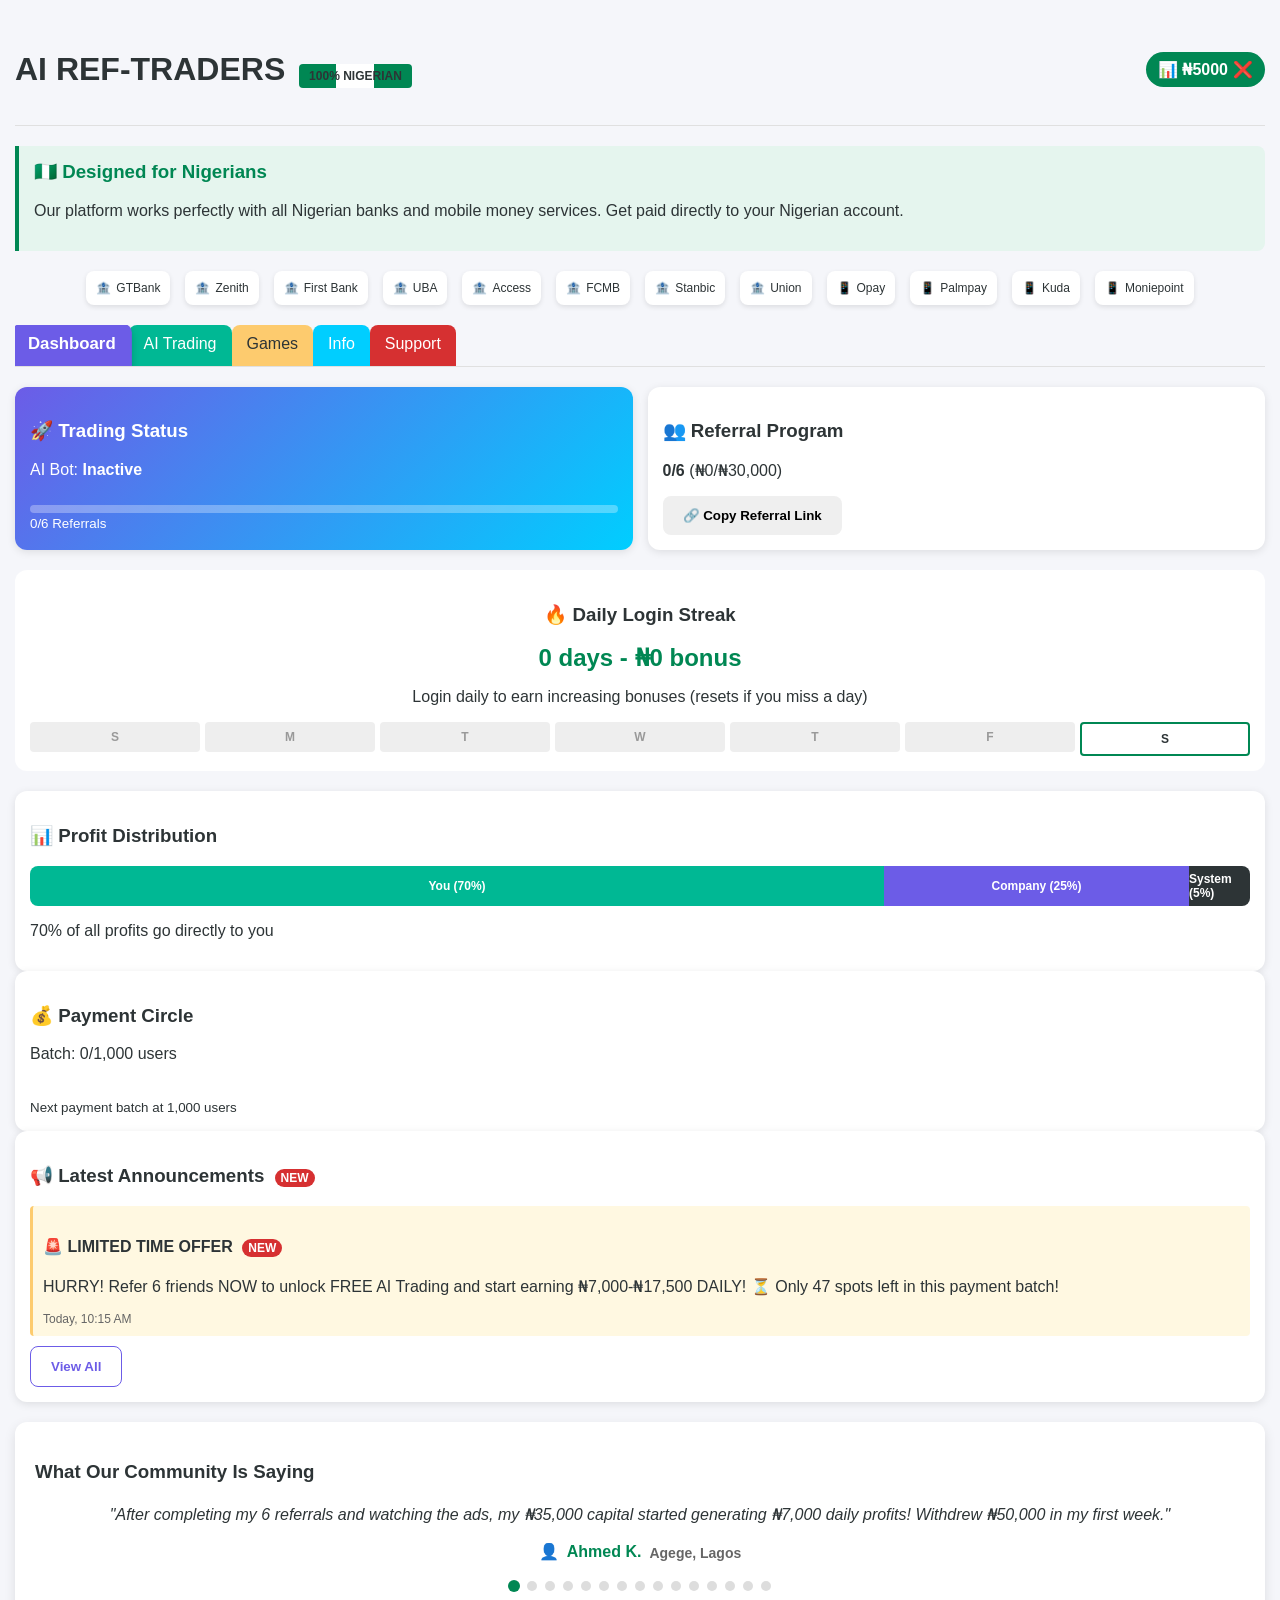
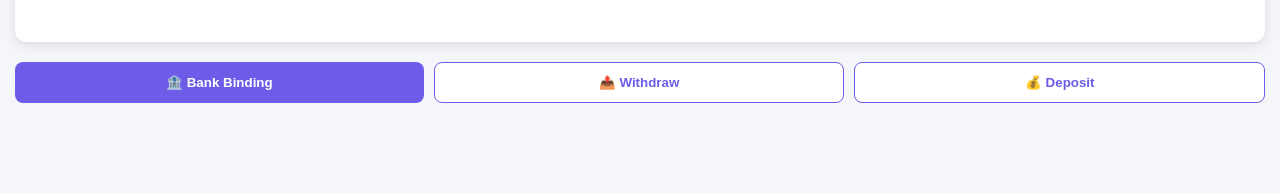
==== commit 41a5eb50: "Update index.html" ====
--- a/index.html
+++ b/index.html
@@ -1520,162 +1520,303 @@
     <button id="adminPanelBtn" style="display: none;" class="primary">Admin Panel</button>
     
     <script>
-        // ===== EARNINGS TRACKER AND SYNC SYSTEM =====
-        class EarningsTracker {
-            constructor() {
-                this.userData = this.loadUserData();
-                this.syncInterval = 30000; // Sync every 30 seconds
-                this.init();
-            }
-            
-            init() {
-                // Initialize from localStorage
-                if (!this.userData) {
-                    this.userData = {
-                        balance: 5000,
-                        referrals: 0,
-                        referralEarnings: 0,
-                        adsWatched: 0,
-                        tradingActive: false,
-                        verified: false,
-                        tradingCapital: 0,
-                        dailyProfit: 0,
-                        totalProfit: 0,
-                        withdrawableProfit: 0,
-                        bankDetails: null,
-                        paymentCircle: { current: 0, total: 1000 },
-                        supportTickets: [],
-                        gameEarnings: 0,
-                        streakEarnings: 0,
-                        lastSync: Date.now()
-                    };
-                    this.saveUserData();
+        // ===== BACKEND API SIMULATION =====
+        // In a real app, this would be actual API calls to your backend
+        class BackendAPI {
+            static BASE_URL = 'https://api.aireftraders.ng/v1';
+            
+            static async getUserData(userId) {
+                // Simulate API call with localStorage fallback
+                try {
+                    // In a real app, this would be a fetch() call to your backend
+                    const response = await new Promise(resolve => {
+                        setTimeout(() => {
+                            const data = localStorage.getItem(`userData_${userId}`) || 
+                                         localStorage.getItem('userData') || 
+                                         JSON.stringify({
+                                            balance: 5000,
+                                            referrals: 0,
+                                            referralEarnings: 0,
+                                            adsWatched: 0,
+                                            tradingActive: false,
+                                            verified: false,
+                                            tradingCapital: 0,
+                                            dailyProfit: 0,
+                                            totalProfit: 0,
+                                            withdrawableProfit: 0,
+                                            bankDetails: null,
+                                            paymentCircle: { current: 0, total: 1000 },
+                                            supportTickets: []
+                                         });
+                            resolve({ 
+                                ok: true,
+                                json: () => Promise.resolve(JSON.parse(data))
+                            });
+                        }, 500);
+                    });
+                    
+                    if (!response.ok) throw new Error('Failed to fetch user data');
+                    return await response.json();
+                } catch (error) {
+                    console.error('API Error:', error);
+                    // Fallback to localStorage
+                    const data = localStorage.getItem(`userData_${userId}`) || 
+                                 localStorage.getItem('userData') || 
+                                 {
+                                    balance: 5000,
+                                    referrals: 0,
+                                    referralEarnings: 0,
+                                    adsWatched: 0,
+                                    tradingActive: false,
+                                    verified: false,
+                                    tradingCapital: 0,
+                                    dailyProfit: 0,
+                                    totalProfit: 0,
+                                    withdrawableProfit: 0,
+                                    bankDetails: null,
+                                    paymentCircle: { current: 0, total: 1000 },
+                                    supportTickets: []
+                                 };
+                    return typeof data === 'string' ? JSON.parse(data) : data;
                 }
-                
-                // Start sync interval
-                setInterval(() => this.syncWithBackend(), this.syncInterval);
-            }
-            
-            loadUserData() {
-                const data = localStorage.getItem('userData');
-                return data ? JSON.parse(data) : null;
-            }
-            
-            saveUserData() {
-                localStorage.setItem('userData', JSON.stringify(this.userData));
-            }
-            
-            syncWithBackend() {
-                // In a real app, this would make an API call to your backend
-                console.log('Syncing user data with backend...');
-                this.userData.lastSync = Date.now();
-                this.saveUserData();
-            }
-            
-            addEarnings(type, amount) {
-                switch(type) {
-                    case 'game':
-                        this.userData.gameEarnings = (this.userData.gameEarnings || 0) + amount;
-                        this.userData.balance += amount;
-                        break;
-                    case 'streak':
-                        this.userData.streakEarnings = (this.userData.streakEarnings || 0) + amount;
-                        this.userData.balance += amount;
-                        break;
-                    case 'referral':
-                        this.userData.referralEarnings = (this.userData.referralEarnings || 0) + amount;
-                        this.userData.balance += amount;
-                        break;
-                    case 'trading':
-                        this.userData.dailyProfit = amount;
-                        this.userData.totalProfit = (this.userData.totalProfit || 0) + amount;
-                        this.userData.withdrawableProfit = (this.userData.withdrawableProfit || 0) + (amount * 0.7); // 70% to user
-                        break;
+            }
+            
+            static async saveUserData(userId, data) {
+                // First save to localStorage for immediate access
+                localStorage.setItem(`userData_${userId}`, JSON.stringify(data));
+                localStorage.setItem('userData', JSON.stringify(data));
+                
+                // Then try to sync with backend
+                try {
+                    // In a real app, this would be a fetch() call to your backend
+                    const response = await new Promise(resolve => {
+                        setTimeout(() => {
+                            resolve({ ok: true });
+                        }, 300);
+                    });
+                    
+                    if (!response.ok) throw new Error('Failed to save user data');
+                    return true;
+                } catch (error) {
+                    console.error('API Error:', error);
+                    // Data is already saved to localStorage, so we can continue
+                    return false;
                 }
-                
-                this.saveUserData();
-                this.updateUI();
-            }
-            
-            updateUI() {
-                document.getElementById('balance').textContent = this.userData.balance.toLocaleString();
-                document.getElementById('referralEarnings').textContent = this.userData.referralEarnings.toLocaleString();
-                document.getElementById('currentReferrals').textContent = this.userData.referrals || 0;
-                document.getElementById('completedReferrals').textContent = this.userData.referrals || 0;
-                document.getElementById('referralProgress').value = this.userData.referrals || 0;
-                document.getElementById('availableBalance').textContent = Math.max(0, this.userData.withdrawableProfit || 0).toLocaleString();
-                
-                if (this.userData.tradingActive) {
-                    document.getElementById('tradingStatus').innerHTML = `AI Bot: <b>Active</b> (24h Profit: ₦${(this.userData.dailyProfit || 0).toLocaleString()})`;
+            }
+            
+            static async syncWithBackend(userId) {
+                // Get data from localStorage
+                const localData = localStorage.getItem(`userData_${userId}`) || 
+                                  localStorage.getItem('userData');
+                
+                if (!localData) return;
+                
+                try {
+                    // In a real app, this would be a fetch() call to your backend
+                    const response = await new Promise(resolve => {
+                        setTimeout(() => {
+                            resolve({ 
+                                ok: true,
+                                json: () => Promise.resolve(JSON.parse(localData))
+                            });
+                        }, 500);
+                    });
+                    
+                    if (!response.ok) throw new Error('Failed to sync with backend');
+                    return await response.json();
+                } catch (error) {
+                    console.error('Sync Error:', error);
+                    return JSON.parse(localData);
                 }
             }
             
-            // Method to simulate trading profits
-            simulateTrading() {
-                if (this.userData.tradingActive) {
-                    const dailyReturn = Math.random() * (0.5 - 0.2) + 0.2; // 20-50% return
-                    const profit = this.userData.tradingCapital * dailyReturn;
-                    this.addEarnings('trading', profit);
+            static async getAnnouncements(userId) {
+                try {
+                    // In a real app, this would be a fetch() call to your backend
+                    const response = await new Promise(resolve => {
+                        setTimeout(() => {
+                            const announcements = localStorage.getItem('announcements') || 
+                                                 JSON.stringify([{
+                                                    _id: "1",
+                                                    title: "🚨 LIMITED TIME OFFER",
+                                                    message: "HURRY! Refer 6 friends NOW to unlock FREE AI Trading and start earning ₦7,000-₦17,500 DAILY! ⏳ Only 47 spots left in this payment batch!",
+                                                    time: "Today, 10:15 AM",
+                                                    recipients: [
+                                                        { userId: userId || 'demo', read: false }
+                                                    ]
+                                                }]);
+                            resolve({ 
+                                ok: true,
+                                json: () => Promise.resolve(JSON.parse(announcements))
+                            });
+                        }, 300);
+                    });
                     
-                    // Randomly increase payment circle
-                    if (Math.random() > 0.8) {
-                        this.userData.paymentCircle.current = Math.min(
-                            this.userData.paymentCircle.current + Math.floor(Math.random() * 50) + 10,
-                            this.userData.paymentCircle.total
-                        );
-                        document.getElementById('paidUsers').textContent = this.userData.paymentCircle.current;
-                        document.getElementById('paymentCircleProgress').value = this.userData.paymentCircle.current;
+                    if (!response.ok) throw new Error('Failed to fetch announcements');
+                    return await response.json();
+                } catch (error) {
+                    console.error('API Error:', error);
+                    const announcements = localStorage.getItem('announcements') || 
+                                           [{
+                                                _id: "1",
+                                                title: "🚨 LIMITED TIME OFFER",
+                                                message: "HURRY! Refer 6 friends NOW to unlock FREE AI Trading and start earning ₦7,000-₦17,500 DAILY! ⏳ Only 47 spots left in this payment batch!",
+                                                time: "Today, 10:15 AM",
+                                                recipients: [
+                                                    { userId: userId || 'demo', read: false }
+                                                ]
+                                            }];
+                    return typeof announcements === 'string' ? JSON.parse(announcements) : announcements;
+                }
+            }
+            
+            static async saveAnnouncement(announcement) {
+                try {
+                    // Get existing announcements
+                    const existing = await this.getAnnouncements();
+                    existing.unshift(announcement);
+                    
+                    // Save to localStorage
+                    localStorage.setItem('announcements', JSON.stringify(existing));
+                    
+                    // In a real app, this would be a fetch() call to your backend
+                    const response = await new Promise(resolve => {
+                        setTimeout(() => {
+                            resolve({ ok: true });
+                        }, 300);
+                    });
+                    
+                    if (!response.ok) throw new Error('Failed to save announcement');
+                    return true;
+                } catch (error) {
+                    console.error('API Error:', error);
+                    return false;
+                }
+            }
+        }
+
+        // ===== DATA STORAGE AND SYNC MANAGER =====
+        class DataManager {
+            static async initialize() {
+                // Get user ID from Telegram or use a default
+                const tg = window.Telegram?.WebApp;
+                this.userId = tg?.initDataUnsafe?.user?.id || 'default_user';
+                
+                // Load data from backend with localStorage fallback
+                this.userData = await BackendAPI.getUserData(this.userId);
+                
+                // Initialize sync interval
+                setInterval(() => this.syncWithBackend(), 30000); // Sync every 30 seconds
+                
+                return this.userData;
+            }
+            
+            static async syncWithBackend() {
+                try {
+                    const updatedData = await BackendAPI.syncWithBackend(this.userId);
+                    if (updatedData) {
+                        this.userData = updatedData;
+                        localStorage.setItem(`userData_${this.userId}`, JSON.stringify(updatedData));
+                        localStorage.setItem('userData', JSON.stringify(updatedData));
                     }
+                    return updatedData;
+                } catch (error) {
+                    console.error('Sync failed:', error);
+                    return this.userData;
                 }
             }
-        }
-
-        // Initialize the tracker
-        const earningsTracker = new EarningsTracker();
+            
+            static async saveData() {
+                try {
+                    await BackendAPI.saveUserData(this.userId, this.userData);
+                    localStorage.setItem(`userData_${this.userId}`, JSON.stringify(this.userData));
+                    localStorage.setItem('userData', JSON.stringify(this.userData));
+                    return true;
+                } catch (error) {
+                    console.error('Save failed:', error);
+                    return false;
+                }
+            }
+            
+            static async getAnnouncements() {
+                return await BackendAPI.getAnnouncements(this.userId);
+            }
+            
+            static async saveAnnouncement(announcement) {
+                return await BackendAPI.saveAnnouncement(announcement);
+            }
+        }
 
         // ===== DAILY STREAK FUNCTIONALITY =====
         function initializeStreak() {
+            // Get the current date in YYYY-MM-DD format for comparison
             const today = new Date().toISOString().split('T')[0];
+            
+            // Check if we have streak data in localStorage
             const streakData = JSON.parse(localStorage.getItem('streakData')) || {
                 lastLogin: null,
                 streak: 0,
                 totalEarned: 0
             };
             
+            // Check if user logged in today
             if (streakData.lastLogin === today) {
+                // User already logged in today
                 updateStreakUI(streakData.streak, false);
                 return;
             }
             
+            // Check if this is a consecutive day
             const yesterday = new Date();
             yesterday.setDate(yesterday.getDate() - 1);
             const yesterdayStr = yesterday.toISOString().split('T')[0];
             
             if (streakData.lastLogin === yesterdayStr) {
-                streakData.streek++;
+                // Consecutive day - increment streak
+                streakData.streak++;
             } else if (streakData.lastLogin && streakData.lastLogin !== today) {
+                // Broken streak - reset to day 1
                 streakData.streak = 1;
             } else {
+                // First time or no previous login - start at day 1
                 streakData.streak = 1;
             }
             
+            // Calculate today's bonus (500 for day 1, increasing by 100 each day up to day 7)
             const todayBonus = 500 + (Math.min(streakData.streak, 7) - 1) * 100;
-            earningsTracker.addEarnings('streak', todayBonus);
+            
+            // Update the user's balance immediately
+            userData.balance += todayBonus;
             streakData.totalEarned += todayBonus;
+            
+            // Update last login date
             streakData.lastLogin = today;
             
+            // Save to localStorage
             localStorage.setItem('streakData', JSON.stringify(streakData));
+            
+            // Update UI and show notification
             updateStreakUI(streakData.streak, true, todayBonus);
             showNotification(`🔥 Day ${streakData.streak} streak! ₦${todayBonus} added to your balance`);
+            
+            // Update the displayed balance
+            updateBalance();
+            
+            // Save user data
+            DataManager.saveData();
         }
         
         function updateStreakUI(streakCount, isNewLogin, bonus = 0) {
+            // Update the streak display
             document.getElementById('streakCount').textContent = streakCount;
+            
+            // Calculate the current day's bonus (even if not new login)
             const currentBonus = 500 + (Math.min(streakCount, 7) - 1) * 100;
             document.getElementById('streakBonus').textContent = currentBonus;
             
+            // Update the calendar display
             const calendarDays = document.querySelectorAll('.streak-day');
-            const todayIndex = new Date().getDay();
+            const todayIndex = new Date().getDay(); // 0-6 (Sun-Sat)
             
             calendarDays.forEach((day, index) => {
                 day.classList.remove('active', 'today');
@@ -1684,6 +1825,7 @@
                     day.classList.add('today');
                 }
                 
+                // Mark previous days in the streak as active
                 if (isNewLogin && index < todayIndex && streakCount > todayIndex - index) {
                     day.classList.add('active');
                 } else if (!isNewLogin && streakCount >= todayIndex - index && index < todayIndex) {
@@ -1699,18 +1841,22 @@
         let isPaused = false;
         
         function showTestimonial(index) {
+            // Handle wrap-around
             if (index > totalTestimonials) index = 1;
             if (index < 1) index = totalTestimonials;
             
+            // Hide all testimonials
             document.querySelectorAll('.testimonial').forEach(t => {
                 t.classList.remove('show');
             });
             
+            // Show the selected one
             const testimonial = document.getElementById(`testimonial${index}`);
             if (testimonial) {
                 testimonial.classList.add('show');
             }
             
+            // Update dots
             document.querySelectorAll('.testimonial-dot').forEach(dot => {
                 dot.classList.remove('active');
             });
@@ -1724,10 +1870,12 @@
         }
         
         function startTestimonialRotation() {
+            // Clear any existing interval
             if (testimonialInterval) {
                 clearInterval(testimonialInterval);
             }
             
+            // Set up new interval (6 seconds)
             testimonialInterval = setInterval(() => {
                 if (!isPaused) {
                     showTestimonial(currentTestimonial + 1);
@@ -1741,6 +1889,7 @@
                     e.preventDefault();
                     isPaused = true;
                     
+                    // Resume after 10 seconds of inactivity
                     setTimeout(() => {
                         isPaused = false;
                     }, 10000);
@@ -1750,6 +1899,7 @@
                 });
             });
             
+            // Pause when hovering over testimonials
             document.querySelector('.testimonial-container').addEventListener('mouseenter', () => {
                 isPaused = true;
             });
@@ -1760,84 +1910,168 @@
         }
         
         // ===== CORE FUNCTIONALITY =====
-        const tg = window.Telegram?.WebApp;
+        const tg = window.Telegram.WebApp;
         if (tg) {
             tg.expand();
         }
         
-        // Show notification
-        function showNotification(message) {
-            const notification = document.getElementById('notification');
-            const notificationText = document.getElementById('notificationText');
-            
-            if (!notification || !notificationText) return;
-            
-            notificationText.textContent = message;
-            notification.classList.add('show');
-            setTimeout(() => {
-                notification.classList.remove('show');
-            }, 3000);
-        }
-        
-        // Show success modal
-        function showSuccess(title, message) {
-            const successModal = document.getElementById('successModal');
-            const successTitle = document.getElementById('successTitle');
-            const successMessage = document.getElementById('successMessage');
-            
-            if (!successModal || !successTitle || !successMessage) return;
-            
-            successTitle.textContent = title;
-            successMessage.textContent = message;
-            successModal.classList.add('active');
-        }
-        
-        // Toggle FAQ answer visibility
-        function toggleFaq(index) {
-            const answer = document.getElementById(`faq${index}`);
-            if (answer) {
-                answer.classList.toggle('show');
-            }
-        }
-        
-        // Submit support ticket
-        function submitTicket() {
-            const subject = document.getElementById('ticketSubject').value;
-            const message = document.getElementById('ticketMessage').value;
-            
-            if (!subject || !message) {
-                showNotification('Please fill all fields');
-                return;
-            }
-            
-            const userData = earningsTracker.userData;
-            if (!userData.supportTickets) userData.supportTickets = [];
-            
-            userData.supportTickets.unshift({
-                subject,
-                message,
-                status: 'Pending',
-                timestamp: Date.now()
-            });
-            
-            document.getElementById('ticketSubject').value = '';
-            document.getElementById('ticketMessage').value = '';
-            
+        // User data will be loaded from DataManager
+        let userData = {};
+        
+        // Save user data using DataManager
+        async function saveUserData() {
+            await DataManager.saveData();
+        }
+        
+        // Announcements data
+        let announcements = [];
+        let unreadAnnouncements = 0;
+        let announcementTimeout;
+        
+        // DOM Elements
+        const elements = {
+            balance: document.getElementById('balance'),
+            verifiedBadge: document.getElementById('verifiedBadge'),
+            tradingStatus: document.getElementById('tradingStatus'),
+            referralProgress: document.getElementById('referralProgress'),
+            completedReferrals: document.getElementById('completedReferrals'),
+            currentReferrals: document.getElementById('currentReferrals'),
+            referralEarnings: document.getElementById('referralEarnings'),
+            copyLink: document.getElementById('copyLink'),
+            bankBindingBtn: document.getElementById('bankBindingBtn'),
+            withdrawBtn: document.getElementById('withdrawBtn'),
+            depositBtn: document.getElementById('depositBtn'),
+            adsWatched: document.getElementById('adsWatched'),
+            toggleTrading: document.getElementById('toggleTrading'),
+            tradingCapital: document.getElementById('tradingCapital'),
+            dailyProfit: document.getElementById('dailyProfit'),
+            totalProfit: document.getElementById('totalProfit'),
+            withdrawableProfit: document.getElementById('withdrawableProfit'),
+            availableBalance: document.getElementById('availableBalance'),
+            verificationNotice: document.getElementById('verificationNotice'),
+            withdrawalForm: document.getElementById('withdrawalForm'),
+            verifyAccountBtn: document.getElementById('verifyAccountBtn'),
+            withdrawalAmount: document.getElementById('withdrawalAmount'),
+            confirmWithdrawal: document.getElementById('confirmWithdrawal'),
+            cancelWithdrawal: document.getElementById('cancelWithdrawal'),
+            withdrawalModal: document.getElementById('withdrawalModal'),
+            depositModal: document.getElementById('depositModal'),
+            closeDepositModal: document.getElementById('closeDepositModal'),
+            successModal: document.getElementById('successModal'),
+            successTitle: document.getElementById('successTitle'),
+            successMessage: document.getElementById('successMessage'),
+            closeSuccessModal: document.getElementById('closeSuccessModal'),
+            notification: document.getElementById('notification'),
+            notificationText: document.getElementById('notificationText'),
+            paidUsers: document.getElementById('paidUsers'),
+            paymentCircleProgress: document.getElementById('paymentCircleProgress'),
+            bankModal: document.getElementById('bankModal'),
+            bankName: document.getElementById('bankName'),
+            bankSearch: document.getElementById('bankSearch'),
+            otherBankName: document.getElementById('otherBankName'),
+            accountNumber: document.getElementById('accountNumber'),
+            accountName: document.getElementById('accountName'),
+            confirmBankBinding: document.getElementById('confirmBankBinding'),
+            cancelBankBinding: document.getElementById('cancelBankBinding'),
+            tabs: document.querySelectorAll('.tab'),
+            tabContents: {
+                dashboard: document.getElementById('dashboardTab'),
+                trading: document.getElementById('tradingTab'),
+                games: document.getElementById('gamesTab'),
+                info: document.getElementById('infoTab'),
+                support: document.getElementById('supportTab')
+            },
+            streakCount: document.getElementById('streakCount'),
+            streakBonus: document.getElementById('streakBonus'),
+            learnMoreBtn: document.getElementById('learnMoreBtn'),
+            adminPanelBtn: document.getElementById('adminPanelBtn'),
+            adminAnnouncementModal: document.getElementById('adminAnnouncementModal'),
+            announcementText: document.getElementById('announcementText'),
+            sendAnnouncementBtn: document.getElementById('sendAnnouncementBtn'),
+            cancelAnnouncementBtn: document.getElementById('cancelAnnouncementBtn'),
+            announcementSection: document.getElementById('announcementSection'),
+            announcementList: document.getElementById('announcementList'),
+            newAnnouncementBadge: document.getElementById('newAnnouncementBadge'),
+            viewAllAnnouncementsBtn: document.getElementById('viewAllAnnouncementsBtn'),
+            announcementNotification: document.getElementById('announcementNotification'),
+            announcementPreview: document.getElementById('announcementPreview'),
+            closeAnnouncementBtn: document.getElementById('closeAnnouncementBtn'),
+            ticketSubject: document.getElementById('ticketSubject'),
+            ticketMessage: document.getElementById('ticketMessage'),
+            submitTicket: document.getElementById('submitTicket'),
+            ticketList: document.getElementById('ticketList'),
+            gamesButton: document.getElementById('gamesButton'),
+            tradingButton: document.getElementById('tradingButton')
+        };
+        
+        // Update UI
+        async function updateUI() {
+            elements.verifiedBadge.textContent = userData.verified ? '✅' : '❌';
+            updateBalance();
+            updateReferralInfo();
+            updateTradingInfo();
+            updatePaymentCircle();
             updateSupportTickets();
-            showNotification('Ticket submitted successfully!');
-            earningsTracker.saveUserData();
+            await saveUserData(); // Save to localStorage and sync with backend
+        }
+        
+        // Update balance display
+        function updateBalance() {
+            elements.balance.textContent = userData.balance?.toLocaleString() || '0';
+            elements.availableBalance.textContent = Math.max(0, userData.withdrawableProfit || 0).toLocaleString();
+        }
+        
+        // Update referral display
+        function updateReferralInfo() {
+            elements.currentReferrals.textContent = userData.referrals || 0;
+            elements.completedReferrals.textContent = userData.referrals || 0;
+            elements.referralProgress.value = userData.referrals || 0;
+            elements.referralEarnings.textContent = ((userData.referrals || 0) * 5000).toLocaleString();
+            
+            if ((userData.referrals || 0) >= 6 && (userData.adsWatched || 0) >= 20) {
+                userData.tradingActive = true;
+                userData.tradingCapital = 35000; // ₦5k signup + ₦30k from 6 referrals
+                elements.tradingStatus.innerHTML = 'AI Bot: <b>Active</b> (24h Profit: ₦' + (userData.dailyProfit || 0).toLocaleString() + ')';
+                if (elements.toggleTrading) {
+                    elements.toggleTrading.textContent = 'Deactivate Trading';
+                    elements.toggleTrading.disabled = false;
+                }
+            } else {
+                elements.tradingStatus.innerHTML = 'AI Bot: <b>Inactive</b> (Complete 6 referrals and 20 ads)';
+                if (elements.toggleTrading) {
+                    elements.toggleTrading.textContent = 'Activate Trading';
+                    elements.toggleTrading.disabled = true;
+                }
+            }
+        }
+        
+        // Update trading info
+        function updateTradingInfo() {
+            if (elements.tradingCapital) elements.tradingCapital.textContent = 'Trading Capital: ₦' + (userData.tradingCapital || 0).toLocaleString();
+            if (elements.dailyProfit) elements.dailyProfit.textContent = 'Daily Profit: ₦' + (userData.dailyProfit || 0).toLocaleString();
+            if (elements.totalProfit) elements.totalProfit.textContent = 'Total Profit: ₦' + (userData.totalProfit || 0).toLocaleString();
+            if (elements.withdrawableProfit) elements.withdrawableProfit.textContent = 'Withdrawable: ₦' + (userData.withdrawableProfit || 0).toLocaleString();
+        }
+        
+        // Update payment circle info
+        function updatePaymentCircle() {
+            elements.paidUsers.textContent = (userData.paymentCircle?.current || 0).toLocaleString();
+            elements.paymentCircleProgress.value = userData.paymentCircle?.current || 0;
+
+            if ((userData.paymentCircle?.current || 0) >= 1000) {
+                showNotification('Payment circle complete! Admin has been notified to process payments.');
+                userData.paymentCircle.current = 0; // Reset the payment circle
+            }
         }
         
         // Update support tickets list
         function updateSupportTickets() {
-            const ticketList = document.getElementById('ticketList');
-            if (!ticketList) return;
-            
-            ticketList.innerHTML = '';
-            
-            const userData = earningsTracker.userData;
+            if (!elements.ticketList) return;
+            
+            elements.ticketList.innerHTML = '';
+            
             if (!userData.supportTickets || userData.supportTickets.length === 0) {
-                ticketList.innerHTML = '<p>No support tickets yet</p>';
+                elements.ticketList.innerHTML = '<p>No support tickets yet</p>';
                 return;
             }
             
@@ -1851,12 +2085,185 @@
                     <p>Status: ${ticket.status || 'Pending'}</p>
                     ${ticket.response ? `<p>Response: ${ticket.response}</p>` : ''}
                 `;
-                ticketList.appendChild(ticketElement);
+                elements.ticketList.appendChild(ticketElement);
             });
         }
         
+        // Show notification
+        function showNotification(message) {
+            if (!elements.notification || !elements.notificationText) return;
+            
+            elements.notificationText.textContent = message;
+            elements.notification.classList.add('show');
+            setTimeout(() => {
+                elements.notification.classList.remove('show');
+            }, 3000);
+        }
+        
+        // Show success modal
+        function showSuccess(title, message) {
+            elements.successTitle.textContent = title;
+            elements.successMessage.textContent = message;
+            elements.successModal.classList.add('active');
+        }
+        
+        // Simulate trading
+        async function simulateTrading() {
+            if (userData.tradingActive) {
+                const dailyReturn = Math.random() * (0.5 - 0.2) + 0.2;
+                userData.dailyProfit = (userData.tradingCapital || 0) * dailyReturn;
+                userData.totalProfit = (userData.totalProfit || 0) + userData.dailyProfit;
+                
+                const userShare = userData.dailyProfit * 0.7;
+                userData.withdrawableProfit = (userData.withdrawableProfit || 0) + userShare;
+                
+                updateBalance();
+                updateTradingInfo();
+                updateReferralInfo();
+                
+                if (Math.random() > 0.7) {
+                    showNotification('💸 Profit earned: ₦' + Math.floor(userShare).toLocaleString());
+                }
+                
+                if (Math.random() > 0.8) {
+                    userData.paymentCircle.current = (userData.paymentCircle?.current || 0) + Math.floor(Math.random() * 50) + 10;
+                    updatePaymentCircle();
+                }
+                
+                // Save the updated data
+                await saveUserData();
+            }
+        }
+        
+        // Toggle FAQ answer visibility
+        function toggleFaq(index) {
+            const answer = document.getElementById(`faq${index}`);
+            if (answer) {
+                answer.classList.toggle('show');
+            }
+        }
+        
+        // Submit support ticket
+        async function submitTicket() {
+            const subject = elements.ticketSubject.value;
+            const message = elements.ticketMessage.value;
+            
+            if (!subject || !message) {
+                showNotification('Please fill all fields');
+                return;
+            }
+            
+            // Add new ticket
+            if (!userData.supportTickets) userData.supportTickets = [];
+            userData.supportTickets.unshift({
+                subject,
+                message,
+                status: 'Pending',
+                timestamp: Date.now()
+            });
+            
+            // Clear form
+            elements.ticketSubject.value = '';
+            elements.ticketMessage.value = '';
+            
+            // Update UI and save
+            updateSupportTickets();
+            showNotification('Ticket submitted successfully!');
+            await saveUserData();
+        }
+        
+        // Load announcements
+        async function getAnnouncements() {
+            announcements = await DataManager.getAnnouncements();
+            unreadAnnouncements = announcements.filter(a => 
+                a.recipients?.some(r => r.userId === DataManager.userId && !r.read)
+            ).length;
+            
+            // Render announcements
+            announcements.slice(0, 3).forEach(announcement => {
+                const isUnread = announcement.recipients?.some(r => 
+                    r.userId === DataManager.userId && !r.read
+                );
+                renderAnnouncement(announcement, isUnread);
+            });
+            
+            // Update badge
+            if (elements.newAnnouncementBadge) {
+                elements.newAnnouncementBadge.style.display = unreadAnnouncements > 0 ? 'inline-block' : 'none';
+                elements.newAnnouncementBadge.textContent = unreadAnnouncements === 1 ? 'NEW' : `${unreadAnnouncements} NEW`;
+            }
+        }
+        
+        // Render announcement
+        function renderAnnouncement(announcement, isNew) {
+            if (!elements.announcementList) return;
+            
+            const announcementItem = document.createElement('div');
+            announcementItem.className = `announcement-item ${isNew ? 'unread' : ''}`;
+            announcementItem.innerHTML = `
+                <h4>${announcement.title} ${isNew ? '<span class="badge">NEW</span>' : ''}</h4>
+                <p>${announcement.message}</p>
+                <div class="announcement-time">${announcement.time}</div>
+            `;
+            
+            // Add click handler to mark as read
+            announcementItem.addEventListener('click', () => {
+                if (isNew) {
+                    // Mark as read in the data
+                    const recipient = announcement.recipients?.find(r => r.userId === DataManager.userId);
+                    if (recipient) recipient.read = true;
+                    
+                    // Update UI
+                    announcementItem.classList.remove('unread');
+                    unreadAnnouncements--;
+                    
+                    if (elements.newAnnouncementBadge) {
+                        if (unreadAnnouncements <= 0) {
+                            elements.newAnnouncementBadge.style.display = 'none';
+                        } else {
+                            elements.newAnnouncementBadge.textContent = unreadAnnouncements === 1 ? 'NEW' : `${unreadAnnouncements} NEW`;
+                        }
+                    }
+                    
+                    // Save the updated announcements
+                    DataManager.saveAnnouncement(announcement);
+                }
+            });
+            
+            elements.announcementList.insertBefore(announcementItem, elements.announcementList.firstChild);
+        }
+        
+        // Show announcement notification
+        function showAnnouncementNotification(message) {
+            if (!elements.announcementPreview || !elements.announcementNotification) return;
+            
+            elements.announcementPreview.textContent = message;
+            elements.announcementNotification.classList.add('show');
+            
+            // Auto-hide after 10 seconds
+            clearTimeout(announcementTimeout);
+            announcementTimeout = setTimeout(() => {
+                elements.announcementNotification.classList.remove('show');
+            }, 10000);
+        }
+        
+        // Handle announcement click
+        function handleAnnouncementClick() {
+            if (!elements.announcementNotification || !elements.announcementSection) return;
+            
+            elements.announcementNotification.classList.remove('show');
+            clearTimeout(announcementTimeout);
+            
+            // Show the announcement in the list
+            elements.announcementSection.style.display = 'block';
+            document.querySelector('.tab[data-tab="dashboard"]').click();
+        }
+        
         // Initialize on page load
-        document.addEventListener('DOMContentLoaded', () => {
+        document.addEventListener('DOMContentLoaded', async () => {
+            // Initialize data manager and load user data
+            userData = await DataManager.initialize();
+            
             // Initialize streak first
             initializeStreak();
             
@@ -1865,14 +2272,16 @@
             startTestimonialRotation();
             setupTestimonialDots();
             
-            // Update UI with current data
-            earningsTracker.updateUI();
+            // Load announcements
+            await getAnnouncements();
+            
+            // Initialize UI
+            updateUI();
             
             // Copy referral link functionality
-            const copyLink = document.getElementById('copyLink');
-            if (copyLink) {
-                copyLink.addEventListener('click', function() {
-                    const refLink = `https://t.me/aireftradersng_bot?startref=${tg?.initDataUnsafe?.user?.id || 'default_user'}`;
+            if (elements.copyLink) {
+                elements.copyLink.addEventListener('click', function() {
+                    const refLink = `https://t.me/aireftradersng_bot?startref=${DataManager.userId}`;
                     navigator.clipboard.writeText(refLink).then(() => {
                         showNotification('Referral link copied! Share with your Nigerian friends');
                     });
@@ -1880,69 +2289,57 @@
             }
             
             // Bank binding
-            const bankBindingBtn = document.getElementById('bankBindingBtn');
-            if (bankBindingBtn) {
-                bankBindingBtn.addEventListener('click', () => {
-                    const bankModal = document.getElementById('bankModal');
-                    if (bankModal) {
-                        bankModal.classList.add('active');
+            if (elements.bankBindingBtn) {
+                elements.bankBindingBtn.addEventListener('click', () => {
+                    if (elements.bankModal) {
+                        elements.bankModal.classList.add('active');
                     }
                 });
             }
             
             // Withdraw button
-            const withdrawBtn = document.getElementById('withdrawBtn');
-            if (withdrawBtn) {
-                withdrawBtn.addEventListener('click', () => {
-                    const withdrawalModal = document.getElementById('withdrawalModal');
-                    if (withdrawalModal) {
-                        withdrawalModal.classList.add('active');
-                        const verificationNotice = document.getElementById('verificationNotice');
-                        const withdrawalForm = document.getElementById('withdrawalForm');
-                        
-                        if (!earningsTracker.userData.verified) {
-                            if (verificationNotice) verificationNotice.style.display = 'block';
-                            if (withdrawalForm) withdrawalForm.style.display = 'none';
+            if (elements.withdrawBtn) {
+                elements.withdrawBtn.addEventListener('click', () => {
+                    if (elements.withdrawalModal) {
+                        elements.withdrawalModal.classList.add('active');
+                        if (!userData.verified) {
+                            if (elements.verificationNotice) elements.verificationNotice.style.display = 'block';
+                            if (elements.withdrawalForm) elements.withdrawalForm.style.display = 'none';
                         } else {
-                            if (verificationNotice) verificationNotice.style.display = 'none';
-                            if (withdrawalForm) withdrawalForm.style.display = 'block';
+                            if (elements.verificationNotice) elements.verificationNotice.style.display = 'none';
+                            if (elements.withdrawalForm) elements.withdrawalForm.style.display = 'block';
                         }
                     }
                 });
             }
             
             // Deposit button
-            const depositBtn = document.getElementById('depositBtn');
-            if (depositBtn) {
-                depositBtn.addEventListener('click', () => {
-                    const depositModal = document.getElementById('depositModal');
-                    if (depositModal) {
-                        depositModal.classList.add('active');
+            if (elements.depositBtn) {
+                elements.depositBtn.addEventListener('click', () => {
+                    if (elements.depositModal) {
+                        elements.depositModal.classList.add('active');
                     }
                 });
             }
             
             // Close deposit modal
-            const closeDepositModal = document.getElementById('closeDepositModal');
-            if (closeDepositModal) {
-                closeDepositModal.addEventListener('click', () => {
-                    const depositModal = document.getElementById('depositModal');
-                    if (depositModal) {
-                        depositModal.classList.remove('active');
+            if (elements.closeDepositModal) {
+                elements.closeDepositModal.addEventListener('click', () => {
+                    if (elements.depositModal) {
+                        elements.depositModal.classList.remove('active');
                     }
                 });
             }
             
             // Learn more button in deposit modal
-            const learnMoreBtn = document.getElementById('learnMoreBtn');
-            if (learnMoreBtn) {
-                learnMoreBtn.addEventListener('click', () => {
-                    const depositModal = document.getElementById('depositModal');
-                    if (depositModal) {
-                        depositModal.classList.remove('active');
+            if (elements.learnMoreBtn) {
+                elements.learnMoreBtn.addEventListener('click', () => {
+                    if (elements.depositModal) {
+                        elements.depositModal.classList.remove('active');
                     }
-                    
+                    // Switch to Info tab
                     document.querySelector('.tab[data-tab="info"]').click();
+                    // Scroll to investment section
                     setTimeout(() => {
                         const investmentSection = document.querySelector('.investment-section');
                         if (investmentSection) {
@@ -1953,39 +2350,30 @@
             }
             
             // Verify account from withdrawal modal
-            const verifyAccountBtn = document.getElementById('verifyAccountBtn');
-            if (verifyAccountBtn) {
-                verifyAccountBtn.addEventListener('click', () => {
-                    const withdrawalModal = document.getElementById('withdrawalModal');
-                    if (withdrawalModal) withdrawalModal.classList.remove('active');
-                    
-                    const bankModal = document.getElementById('bankModal');
-                    if (bankModal) bankModal.classList.add('active');
+            if (elements.verifyAccountBtn) {
+                elements.verifyAccountBtn.addEventListener('click', () => {
+                    if (elements.withdrawalModal) elements.withdrawalModal.classList.remove('active');
+                    if (elements.bankModal) elements.bankModal.classList.add('active');
                 });
             }
             
             // Bank selection functionality
-            const bankName = document.getElementById('bankName');
-            if (bankName) {
-                bankName.addEventListener('change', function() {
-                    const otherBankName = document.getElementById('otherBankName');
-                    const bankSearch = document.getElementById('bankSearch');
-                    
+            if (elements.bankName) {
+                elements.bankName.addEventListener('change', function() {
                     if (this.value === 'other') {
-                        if (otherBankName) otherBankName.classList.add('active');
-                        if (bankSearch) bankSearch.classList.remove('active');
+                        if (elements.otherBankName) elements.otherBankName.classList.add('active');
+                        if (elements.bankSearch) elements.bankSearch.classList.remove('active');
                     } else {
-                        if (otherBankName) otherBankName.classList.remove('active');
+                        if (elements.otherBankName) elements.otherBankName.classList.remove('active');
                     }
                 });
             }
             
             // Bank search functionality
-            const bankSearch = document.getElementById('bankSearch');
-            if (bankSearch) {
-                bankSearch.addEventListener('input', function() {
+            if (elements.bankSearch) {
+                elements.bankSearch.addEventListener('input', function() {
                     const searchTerm = this.value.toLowerCase();
-                    const options = document.getElementById('bankName').options;
+                    const options = elements.bankName.options;
                     
                     for (let i = 0; i < options.length; i++) {
                         const option = options[i];
@@ -1999,123 +2387,109 @@
             }
             
             // Show bank search when typing in select
-            if (bankName) {
-                bankName.addEventListener('focus', function() {
-                    if (bankSearch) bankSearch.classList.add('active');
+            if (elements.bankName) {
+                elements.bankName.addEventListener('focus', function() {
+                    if (elements.bankSearch) elements.bankSearch.classList.add('active');
                 });
             }
             
             // Confirm bank binding
-            const confirmBankBinding = document.getElementById('confirmBankBinding');
-            if (confirmBankBinding) {
-                confirmBankBinding.addEventListener('click', () => {
-                    const bankName = document.getElementById('bankName');
-                    const otherBankName = document.getElementById('otherBankName');
-                    const accountNumber = document.getElementById('accountNumber');
-                    
-                    const selectedBank = bankName.value === 'other' ? 
-                        otherBankName.value : bankName.value;
-                    const accountNum = accountNumber.value;
+            if (elements.confirmBankBinding) {
+                elements.confirmBankBinding.addEventListener('click', async () => {
+                    const bankName = elements.bankName.value === 'other' ? 
+                        elements.otherBankName.value : elements.bankName.value;
+                    const accountNumber = elements.accountNumber.value;
 
-                    if (!selectedBank || !accountNum || accountNum.length !== 10) {
+                    if (!bankName || !accountNumber || accountNumber.length !== 10) {
                         showNotification('Please provide valid bank details (10-digit account number)');
                         return;
                     }
 
-                    setTimeout(() => {
-                        earningsTracker.userData.verified = true;
-                        earningsTracker.userData.bankDetails = { 
-                            bankName: selectedBank, 
-                            accountNumber: accountNum 
-                        };
-                        earningsTracker.userData.withdrawableProfit = (earningsTracker.userData.withdrawableProfit || 0) + 1050;
-                        earningsTracker.updateUI();
-                        earningsTracker.saveUserData();
+                    // Simulate bank verification fee and deposit
+                    setTimeout(async () => {
+                        userData.verified = true;
+                        userData.bankDetails = { bankName, accountNumber };
+                        userData.withdrawableProfit = (userData.withdrawableProfit || 0) + 1050; // Add ₦1,050 to withdrawable profit
+                        updateBalance();
+                        updateUI();
 
-                        const bankModal = document.getElementById('bankModal');
-                        if (bankModal) bankModal.classList.remove('active');
-                        
+                        if (elements.bankModal) elements.bankModal.classList.remove('active');
                         showSuccess(
                             'Bank Account Verified',
                             '₦1,050 has been deposited into your withdrawable account. Your account is now verified and ready for payment in the next 1,000 payment circle.'
                         );
+                        
+                        // Save the updated data
+                        await saveUserData();
                     }, 1000);
                 });
             }
             
             // Cancel bank binding
-            const cancelBankBinding = document.getElementById('cancelBankBinding');
-            if (cancelBankBinding) {
-                cancelBankBinding.addEventListener('click', () => {
-                    const bankModal = document.getElementById('bankModal');
-                    if (bankModal) bankModal.classList.remove('active');
+            if (elements.cancelBankBinding) {
+                elements.cancelBankBinding.addEventListener('click', () => {
+                    if (elements.bankModal) elements.bankModal.classList.remove('active');
                 });
             }
             
             // Confirm withdrawal
-            const confirmWithdrawal = document.getElementById('confirmWithdrawal');
-            if (confirmWithdrawal) {
-                confirmWithdrawal.addEventListener('click', () => {
-                    const withdrawalAmount = document.getElementById('withdrawalAmount');
-                    const amount = parseInt(withdrawalAmount.value);
+            if (elements.confirmWithdrawal) {
+                elements.confirmWithdrawal.addEventListener('click', async () => {
+                    const amount = parseInt(elements.withdrawalAmount.value);
 
                     if (isNaN(amount) || amount < 5000) {
                         showNotification('Minimum withdrawal amount is ₦5,000.');
                         return;
                     }
 
-                    if (amount > (earningsTracker.userData.withdrawableProfit || 0)) {
+                    if (amount > (userData.withdrawableProfit || 0)) {
                         showNotification('Insufficient withdrawable balance.');
                         return;
                     }
 
-                    if (!earningsTracker.userData.bankDetails || !earningsTracker.userData.verified) {
+                    if (!userData.bankDetails || !userData.verified) {
                         showNotification('Please verify and bind your bank account before withdrawing.');
                         return;
                     }
 
-                    earningsTracker.userData.withdrawableProfit = (earningsTracker.userData.withdrawableProfit || 0) - amount;
-                    earningsTracker.updateUI();
-                    earningsTracker.saveUserData();
+                    // Deduct the amount from withdrawable profit
+                    userData.withdrawableProfit = (userData.withdrawableProfit || 0) - amount;
+                    updateBalance();
 
-                    const withdrawalModal = document.getElementById('withdrawalModal');
-                    if (withdrawalModal) withdrawalModal.classList.remove('active');
-                    
+                    // Notify the user that the request has been submitted
+                    if (elements.withdrawalModal) elements.withdrawalModal.classList.remove('active');
                     showSuccess(
                         'Withdrawal Requested',
                         `Your withdrawal request of ₦${amount.toLocaleString()} has been submitted for processing.`
                     );
+                    
+                    // Save the updated data
+                    await saveUserData();
                 });
             }
             
             // Cancel withdrawal
-            const cancelWithdrawal = document.getElementById('cancelWithdrawal');
-            if (cancelWithdrawal) {
-                cancelWithdrawal.addEventListener('click', () => {
-                    const withdrawalModal = document.getElementById('withdrawalModal');
-                    if (withdrawalModal) withdrawalModal.classList.remove('active');
+            if (elements.cancelWithdrawal) {
+                elements.cancelWithdrawal.addEventListener('click', () => {
+                    if (elements.withdrawalModal) elements.withdrawalModal.classList.remove('active');
                 });
             }
             
             // Close success modal
-            const closeSuccessModal = document.getElementById('closeSuccessModal');
-            if (closeSuccessModal) {
-                closeSuccessModal.addEventListener('click', () => {
-                    const successModal = document.getElementById('successModal');
-                    if (successModal) successModal.classList.remove('active');
+            if (elements.closeSuccessModal) {
+                elements.closeSuccessModal.addEventListener('click', () => {
+                    if (elements.successModal) elements.successModal.classList.remove('active');
                 });
             }
             
             // Submit ticket
-            const submitTicketBtn = document.getElementById('submitTicket');
-            if (submitTicketBtn) {
-                submitTicketBtn.addEventListener('click', submitTicket);
+            if (elements.submitTicket) {
+                elements.submitTicket.addEventListener('click', submitTicket);
             }
             
             // Allow submitting ticket with Enter key
-            const ticketMessage = document.getElementById('ticketMessage');
-            if (ticketMessage) {
-                ticketMessage.addEventListener('keypress', (e) => {
+            if (elements.ticketMessage) {
+                elements.ticketMessage.addEventListener('keypress', (e) => {
                     if (e.key === 'Enter') {
                         submitTicket();
                     }
@@ -2123,82 +2497,146 @@
             }
             
             // Tab switching
-            const tabs = document.querySelectorAll('.tab');
-            if (tabs) {
-                tabs.forEach(tab => {
+            if (elements.tabs) {
+                elements.tabs.forEach(tab => {
                     tab.addEventListener('click', () => {
-                        tabs.forEach(t => t.classList.remove('active'));
+                        elements.tabs.forEach(t => t.classList.remove('active'));
                         tab.classList.add('active');
                         
-                        const tabContents = {
-                            dashboard: document.getElementById('dashboardTab'),
-                            trading: document.getElementById('tradingTab'),
-                            games: document.getElementById('gamesTab'),
-                            info: document.getElementById('infoTab'),
-                            support: document.getElementById('supportTab')
-                        };
-                        
-                        Object.values(tabContents).forEach(content => {
+                        Object.values(elements.tabContents).forEach(content => {
                             if (content) content.classList.remove('active');
                         });
                         
                         const tabName = tab.dataset.tab;
-                        if (tabContents[tabName]) {
-                            tabContents[tabName].classList.add('active');
+                        if (elements.tabContents[tabName]) {
+                            elements.tabContents[tabName].classList.add('active');
                         }
                     });
                 });
             }
             
-            // Account number validation
-            const accountNumber = document.getElementById('accountNumber');
-            if (accountNumber) {
-                accountNumber.addEventListener('input', function() {
-                    const accountName = document.getElementById('accountName');
+            // Account number validation (Nigerian account numbers are typically 10 digits)
+            if (elements.accountNumber) {
+                elements.accountNumber.addEventListener('input', function() {
                     if (this.value.length === 10) {
-                        if (accountName) accountName.value = "Verified Account";
+                        // Simulate account name resolution
+                        if (elements.accountName) elements.accountName.value = "Verified Account";
                     } else {
-                        if (accountName) accountName.value = "";
+                        if (elements.accountName) elements.accountName.value = "";
                     }
                 });
             }
             
             // Admin panel functionality
-            const adminPanelBtn = document.getElementById('adminPanelBtn');
-            if (adminPanelBtn && tg?.initDataUnsafe?.user?.username === 'admin') {
-                adminPanelBtn.style.display = 'block';
-                adminPanelBtn.addEventListener('click', () => {
-                    const adminAnnouncementModal = document.getElementById('adminAnnouncementModal');
-                    if (adminAnnouncementModal) adminAnnouncementModal.classList.add('active');
+            if (elements.adminPanelBtn) {
+                elements.adminPanelBtn.addEventListener('click', () => {
+                    if (elements.adminAnnouncementModal) elements.adminAnnouncementModal.classList.add('active');
                 });
             }
             
+            if (elements.cancelAnnouncementBtn) {
+                elements.cancelAnnouncementBtn.addEventListener('click', () => {
+                    if (elements.adminAnnouncementModal) elements.adminAnnouncementModal.classList.remove('active');
+                });
+            }
+            
+            if (elements.sendAnnouncementBtn) {
+                elements.sendAnnouncementBtn.addEventListener('click', async () => {
+                    const announcementText = elements.announcementText.value;
+                    if (!announcementText) {
+                        showNotification('Please enter announcement text');
+                        return;
+                    }
+                    
+                    // Create new announcement
+                    const now = new Date();
+                    const announcement = {
+                        _id: Date.now().toString(),
+                        title: 'Admin Announcement',
+                        message: announcementText,
+                        time: now.toLocaleString(),
+                        recipients: [
+                            { userId: DataManager.userId, read: false }
+                        ]
+                    };
+                    
+                    // Save announcement
+                    await DataManager.saveAnnouncement(announcement);
+                    
+                    // Render the new announcement
+                    renderAnnouncement(announcement, true);
+                    unreadAnnouncements++;
+                    
+                    // Show notification
+                    showAnnouncementNotification(announcementText);
+                    
+                    // Show announcement section if hidden
+                    if (elements.announcementSection) elements.announcementSection.style.display = 'block';
+                    
+                    // Update badge
+                    if (elements.newAnnouncementBadge) {
+                        elements.newAnnouncementBadge.style.display = 'inline-block';
+                        elements.newAnnouncementBadge.textContent = unreadAnnouncements === 1 ? 'NEW' : `${unreadAnnouncements} NEW`;
+                    }
+                    
+                    // Clear input and close modal
+                    if (elements.announcementText) elements.announcementText.value = '';
+                    if (elements.adminAnnouncementModal) elements.adminAnnouncementModal.classList.remove('active');
+                });
+            }
+            
+            if (elements.viewAllAnnouncementsBtn) {
+                elements.viewAllAnnouncementsBtn.addEventListener('click', () => {
+                    if (elements.newAnnouncementBadge) elements.newAnnouncementBadge.style.display = 'none';
+                });
+            }
+            
+            // Announcement notification click handler
+            if (elements.announcementNotification) {
+                elements.announcementNotification.addEventListener('click', handleAnnouncementClick);
+            }
+            
+            // Close announcement button
+            if (elements.closeAnnouncementBtn) {
+                elements.closeAnnouncementBtn.addEventListener('click', (e) => {
+                    e.stopPropagation();
+                    clearTimeout(announcementTimeout);
+                    if (elements.announcementNotification) elements.announcementNotification.classList.remove('show');
+                });
+            }
+            
+            // Check if user is admin (for demo purposes, we'll simulate it)
+            if (elements.adminPanelBtn && tg?.initDataUnsafe?.user?.username === 'admin') {
+                elements.adminPanelBtn.style.display = 'block';
+            }
+            
             // Trading button functionality - direct to trading.html
-            const tradingButton = document.getElementById('tradingButton');
-            if (tradingButton) {
-                tradingButton.addEventListener('click', () => {
-                    // In a single-page app, we would show the trading content here
-                    // For demo purposes, we'll just show a message
-                    showNotification('AI Trading would be shown here in the full implementation');
+            if (elements.tradingButton) {
+                elements.tradingButton.addEventListener('click', () => {
+                    window.location.href = 'trading.html';
                 });
             }
             
             // Games button functionality - check ads status
-            const gamesButton = document.getElementById('gamesButton');
-            if (gamesButton) {
-                gamesButton.addEventListener('click', () => {
-                    // In a single-page app, we would show the games content here
-                    // For demo purposes, we'll just show a message
-                    showNotification('Games would be shown here in the full implementation');
+            if (elements.gamesButton) {
+                elements.gamesButton.addEventListener('click', () => {
+                    // Check if user has watched ads within the last 60 minutes
+                    const lastAdWatchTime = localStorage.getItem('lastAdWatchTime');
+                    const currentTime = new Date().getTime();
+                    const sixtyMinutesInMs = 60 * 60 * 1000;
                     
-                    // Simulate earning from games (₦800 per win)
-                    earningsTracker.addEarnings('game', 800);
-                    showNotification('🎉 You won ₦800 from the game! Added to your balance.');
+                    if (lastAdWatchTime && (currentTime - parseInt(lastAdWatchTime)) < sixtyMinutesInMs) {
+                        // User has watched ads within 60 minutes - allow access to games
+                        window.location.href = 'game.html';
+                    } else {
+                        // User hasn't watched ads or it's been more than 60 minutes - redirect to ads
+                        window.location.href = 'ads.html';
+                    }
                 });
             }
             
             // Simulate trading every 15 seconds for demo
-            setInterval(() => earningsTracker.simulateTrading(), 15000);
+            setInterval(simulateTrading, 15000);
             
             // Initialize support tickets display
             updateSupportTickets();
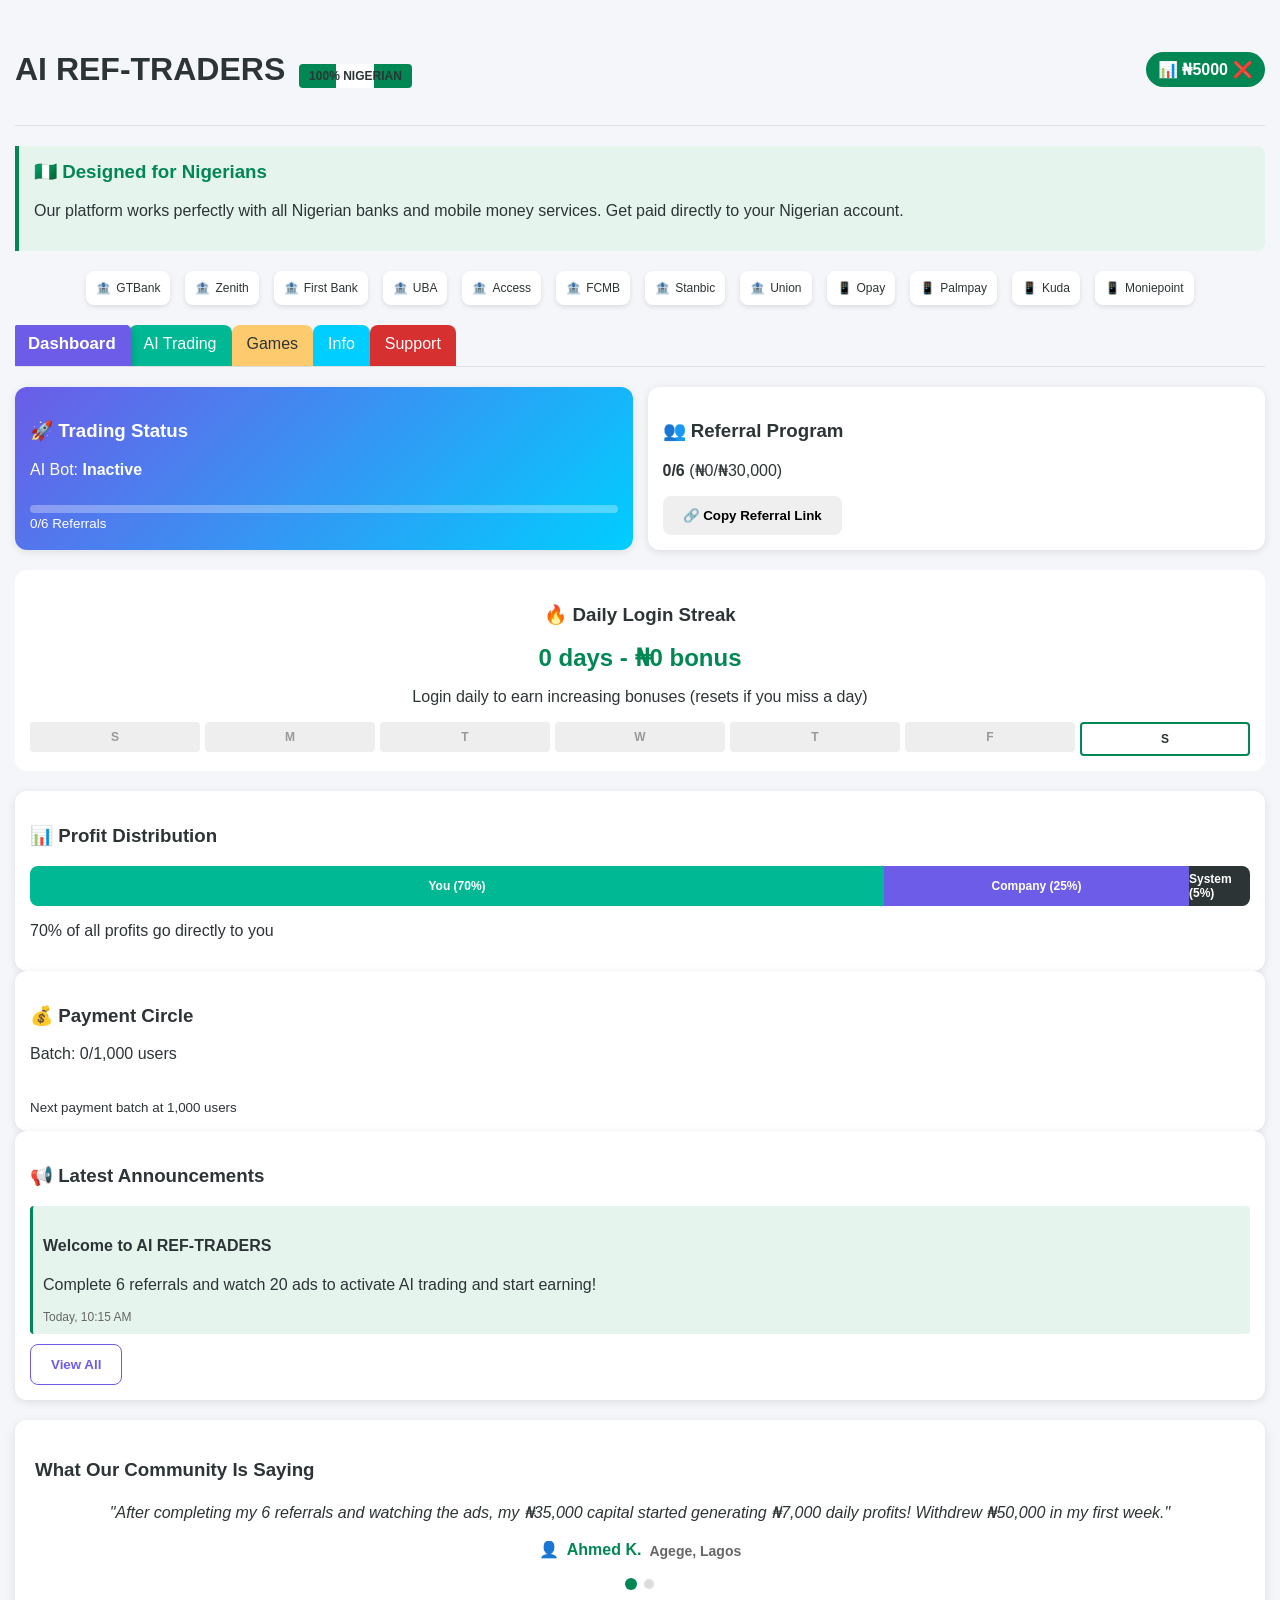
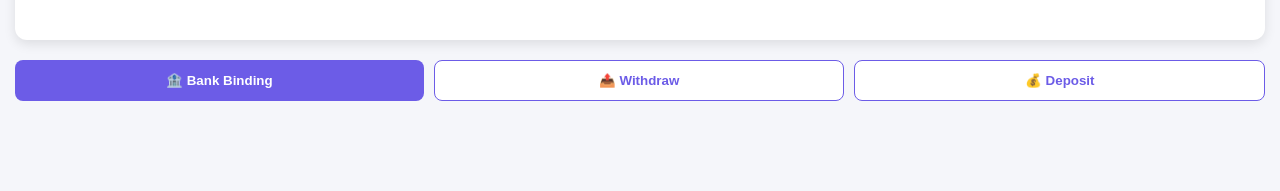
==== commit 94ce9a32: "Update index.html" ====
--- a/index.html
+++ b/index.html
@@ -604,6 +604,7 @@
         .announcement-item.unread {
             background: #fff8e1;
             border-left: 3px solid var(--warning);
+            font-weight: bold;
         }
         
         .announcement-time {
@@ -890,11 +891,11 @@
             
             <!-- Announcement Section -->
             <div class="status-card" id="announcementSection">
-                <h3>📢 Latest Announcements <span class="badge" id="newAnnouncementBadge">NEW</span></h3>
+                <h3>📢 Latest Announcements <span class="badge" id="newAnnouncementBadge" style="display: none;">NEW</span></h3>
                 <div id="announcementList">
-                    <div class="announcement-item unread">
-                        <h4>🚨 LIMITED TIME OFFER <span class="badge">NEW</span></h4>
-                        <p>HURRY! Refer 6 friends NOW to unlock FREE AI Trading and start earning ₦7,000-₦17,500 DAILY! ⏳ Only 47 spots left in this payment batch!</p>
+                    <div class="announcement-item">
+                        <h4>Welcome to AI REF-TRADERS</h4>
+                        <p>Complete 6 referrals and watch 20 ads to activate AI trading and start earning!</p>
                         <div class="announcement-time">Today, 10:15 AM</div>
                     </div>
                 </div>
@@ -1218,165 +1219,9 @@
                 </div>
             </div>
             
-            <!-- Testimonial 3 -->
-            <div class="testimonial" id="testimonial3">
-                <div class="testimonial-content">
-                    "Verified with ₦1,050 and got my first withdrawal to UBA in 2 days. The payment circle system works - when they hit 1,000 users, payments go out."
-                </div>
-                <div class="testimonial-author">
-                    <span>👨‍💼</span> Adebola S.
-                    <span class="testimonial-location">Garki, Abuja</span>
-                </div>
-            </div>
-            
-            <!-- Testimonial 4 -->
-            <div class="testimonial" id="testimonial4">
-                <div class="testimonial-content">
-                    "The Lucky Wheel helped boost my capital. Won ₦12,800 from memory game and trivia while waiting in Lagos traffic."
-                </div>
-                <div class="testimonial-author">
-                    <span>👨‍💻</span> Chinedu E.
-                    <span class="testimonial-location">Ikeja, Lagos</span>
-                </div>
-            </div>
-            
-            <!-- Testimonial 5 -->
-            <div class="testimonial" id="testimonial5">
-                <div class="testimonial-content">
-                    "As a market woman, I got my 6 referrals from customers. Now my ₦35k capital makes ₦10k daily profit while I focus on my business."
-                </div>
-                <div class="testimonial-author">
-                    <span>👩‍🌾</span> Ngozi O.
-                    <span class="testimonial-location">Onitsha, Anambra</span>
-                </div>
-            </div>
-            
-            <!-- Testimonial 6 -->
-            <div class="testimonial" id="testimonial6">
-                <div class="testimonial-content">
-                    "The ₦1,050 verification was worth it. Withdrew ₦25k profits last week to my Opay account. No stress!"
-                </div>
-                <div class="testimonial-author">
-                    <span>👨‍⚕️</span> Yusuf M.
-                    <span class="testimonial-location">Nassarawa, Kano</span>
-                </div>
-            </div>
-            
-            <!-- Testimonial 7 -->
-            <div class="testimonial" id="testimonial7">
-                <div class="testimonial-content">
-                    "My 6 referrals came from family. Now we all earn from the platform. The 70% profit share is real!"
-                </div>
-                <div class="testimonial-author">
-                    <span>🚕</span> Boma P.
-                    <span class="testimonial-location">Port Harcourt, Rivers</span>
-                </div>
-            </div>
-            
-            <!-- Testimonial 8 -->
-            <div class="testimonial" id="testimonial8">
-                <div class="testimonial-content">
-                    "After ASUU strike left me broke, this platform helped me recover. Completed referrals, verified, now making steady income."
-                </div>
-                <div class="testimonial-author">
-                    <span>👴</span> Baba Tunde
-                    <span class="testimonial-location">Bodija, Ibadan</span>
-                </div>
-            </div>
-            
-            <!-- Testimonial 9 -->
-            <div class="testimonial" id="testimonial9">
-                <div class="testimonial-content">
-                    "The payment circle system seemed strange at first, but when they hit 1,000 users, my withdrawal came through same day."
-                </div>
-                <div class="testimonial-author">
-                    <span>🔧</span> Sadiq O.
-                    <span class="testimonial-location">Ojota, Lagos</span>
-                </div>
-            </div>
-            
-            <!-- Testimonial 10 -->
-            <div class="testimonial" id="testimonial10">
-                <div class="testimonial-content">
-                    "Watching the 20 ads was easy while commuting. Combined with referrals, I qualified for trading in 2 days."
-                </div>
-                <div class="testimonial-author">
-                    <span>👨‍🎓</span> Femi A.
-                    <span class="testimonial-location">Ile-Ife, Osun</span>
-                </div>
-            </div>
-            
-            <!-- Testimonial 11 -->
-            <div class="testimonial" id="testimonial11">
-                <div class="testimonial-content">
-                    "The ads per game play is fair - I earn capital from games to boost my trading profits."
-                </div>
-                <div class="testimonial-author">
-                    <span>💇‍♀️</span> Chioma N.
-                    <span class="testimonial-location">Surulere, Lagos</span>
-                </div>
-            </div>
-            
-            <!-- Testimonial 12 -->
-            <div class="testimonial" id="testimonial12">
-                <div class="testimonial-content">
-                    "Customer support helped me when I had issues with verification. Responded within hours."
-                </div>
-                <div class="testimonial-author">
-                    <span>🍲</span> Ifeanyi O.
-                    <span class="testimonial-location">Enugu</span>
-                </div>
-            </div>
-            
-            <!-- Testimonial 13 -->
-            <div class="testimonial" id="testimonial13">
-                <div class="testimonial-content">
-                    "The daily login bonus adds up! ₦500 extra just for opening the app each day."
-                </div>
-                <div class="testimonial-author">
-                    <span>🧱</span> Wale A.
-                    <span class="testimonial-location">Abeokuta, Ogun</span>
-                </div>
-            </div>
-            
-            <!-- Testimonial 14 -->
-            <div class="testimonial" id="testimonial14">
-                <div class="testimonial-content">
-                    "At first I doubted, but after seeing my friend's withdrawals, I joined. Best decision!"
-                </div>
-                <div class="testimonial-author">
-                    <span>👨‍🎓</span> Emeka U.
-                    <span class="testimonial-location">Aba, Abia</span>
-                </div>
-            </div>
-            
-            <!-- Testimonial 15 -->
-            <div class="testimonial" id="testimonial15">
-                <div class="testimonial-content">
-                    "The profit distribution is transparent. I can see exactly how much I'm earning daily."
-                </div>
-                <div class="testimonial-author">
-                    <span>💳</span> Grace O.
-                    <span class="testimonial-location">Benin, Edo</span>
-                </div>
-            </div>
-            
             <div class="testimonial-dots">
                 <div class="testimonial-dot active" data-testimonial="1"></div>
                 <div class="testimonial-dot" data-testimonial="2"></div>
-                <div class="testimonial-dot" data-testimonial="3"></div>
-                <div class="testimonial-dot" data-testimonial="4"></div>
-                <div class="testimonial-dot" data-testimonial="5"></div>
-                <div class="testimonial-dot" data-testimonial="6"></div>
-                <div class="testimonial-dot" data-testimonial="7"></div>
-                <div class="testimonial-dot" data-testimonial="8"></div>
-                <div class="testimonial-dot" data-testimonial="9"></div>
-                <div class="testimonial-dot" data-testimonial="10"></div>
-                <div class="testimonial-dot" data-testimonial="11"></div>
-                <div class="testimonial-dot" data-testimonial="12"></div>
-                <div class="testimonial-dot" data-testimonial="13"></div>
-                <div class="testimonial-dot" data-testimonial="14"></div>
-                <div class="testimonial-dot" data-testimonial="15"></div>
             </div>
         </div>
         
@@ -1520,41 +1365,13 @@
     <button id="adminPanelBtn" style="display: none;" class="primary">Admin Panel</button>
     
     <script>
-        // ===== BACKEND API SIMULATION =====
-        // In a real app, this would be actual API calls to your backend
+        // ===== BACKEND API INTEGRATION =====
         class BackendAPI {
-            static BASE_URL = 'https://api.aireftraders.ng/v1';
+            static BASE_URL = 'https://aireftraders-backend.onrender.com/Api';
             
             static async getUserData(userId) {
-                // Simulate API call with localStorage fallback
                 try {
-                    // In a real app, this would be a fetch() call to your backend
-                    const response = await new Promise(resolve => {
-                        setTimeout(() => {
-                            const data = localStorage.getItem(`userData_${userId}`) || 
-                                         localStorage.getItem('userData') || 
-                                         JSON.stringify({
-                                            balance: 5000,
-                                            referrals: 0,
-                                            referralEarnings: 0,
-                                            adsWatched: 0,
-                                            tradingActive: false,
-                                            verified: false,
-                                            tradingCapital: 0,
-                                            dailyProfit: 0,
-                                            totalProfit: 0,
-                                            withdrawableProfit: 0,
-                                            bankDetails: null,
-                                            paymentCircle: { current: 0, total: 1000 },
-                                            supportTickets: []
-                                         });
-                            resolve({ 
-                                ok: true,
-                                json: () => Promise.resolve(JSON.parse(data))
-                            });
-                        }, 500);
-                    });
-                    
+                    const response = await fetch(`${this.BASE_URL}/users/${userId}`);
                     if (!response.ok) throw new Error('Failed to fetch user data');
                     return await response.json();
                 } catch (error) {
@@ -1562,7 +1379,7 @@
                     // Fallback to localStorage
                     const data = localStorage.getItem(`userData_${userId}`) || 
                                  localStorage.getItem('userData') || 
-                                 {
+                                 JSON.stringify({
                                     balance: 5000,
                                     referrals: 0,
                                     referralEarnings: 0,
@@ -1576,7 +1393,7 @@
                                     bankDetails: null,
                                     paymentCircle: { current: 0, total: 1000 },
                                     supportTickets: []
-                                 };
+                                 });
                     return typeof data === 'string' ? JSON.parse(data) : data;
                 }
             }
@@ -1588,11 +1405,12 @@
                 
                 // Then try to sync with backend
                 try {
-                    // In a real app, this would be a fetch() call to your backend
-                    const response = await new Promise(resolve => {
-                        setTimeout(() => {
-                            resolve({ ok: true });
-                        }, 300);
+                    const response = await fetch(`${this.BASE_URL}/users/${userId}`, {
+                        method: 'POST',
+                        headers: {
+                            'Content-Type': 'application/json',
+                        },
+                        body: JSON.stringify(data)
                     });
                     
                     if (!response.ok) throw new Error('Failed to save user data');
@@ -1612,14 +1430,12 @@
                 if (!localData) return;
                 
                 try {
-                    // In a real app, this would be a fetch() call to your backend
-                    const response = await new Promise(resolve => {
-                        setTimeout(() => {
-                            resolve({ 
-                                ok: true,
-                                json: () => Promise.resolve(JSON.parse(localData))
-                            });
-                        }, 500);
+                    const response = await fetch(`${this.BASE_URL}/users/${userId}/sync`, {
+                        method: 'POST',
+                        headers: {
+                            'Content-Type': 'application/json',
+                        },
+                        body: localData
                     });
                     
                     if (!response.ok) throw new Error('Failed to sync with backend');
@@ -1632,26 +1448,7 @@
             
             static async getAnnouncements(userId) {
                 try {
-                    // In a real app, this would be a fetch() call to your backend
-                    const response = await new Promise(resolve => {
-                        setTimeout(() => {
-                            const announcements = localStorage.getItem('announcements') || 
-                                                 JSON.stringify([{
-                                                    _id: "1",
-                                                    title: "🚨 LIMITED TIME OFFER",
-                                                    message: "HURRY! Refer 6 friends NOW to unlock FREE AI Trading and start earning ₦7,000-₦17,500 DAILY! ⏳ Only 47 spots left in this payment batch!",
-                                                    time: "Today, 10:15 AM",
-                                                    recipients: [
-                                                        { userId: userId || 'demo', read: false }
-                                                    ]
-                                                }]);
-                            resolve({ 
-                                ok: true,
-                                json: () => Promise.resolve(JSON.parse(announcements))
-                            });
-                        }, 300);
-                    });
-                    
+                    const response = await fetch(`${this.BASE_URL}/announcements?userId=${userId}`);
                     if (!response.ok) throw new Error('Failed to fetch announcements');
                     return await response.json();
                 } catch (error) {
@@ -1659,11 +1456,11 @@
                     const announcements = localStorage.getItem('announcements') || 
                                            [{
                                                 _id: "1",
-                                                title: "🚨 LIMITED TIME OFFER",
-                                                message: "HURRY! Refer 6 friends NOW to unlock FREE AI Trading and start earning ₦7,000-₦17,500 DAILY! ⏳ Only 47 spots left in this payment batch!",
+                                                title: "Welcome to AI REF-TRADERS",
+                                                message: "Complete 6 referrals and watch 20 ads to activate AI trading and start earning!",
                                                 time: "Today, 10:15 AM",
                                                 recipients: [
-                                                    { userId: userId || 'demo', read: false }
+                                                    { userId: userId || 'demo', read: true }
                                                 ]
                                             }];
                     return typeof announcements === 'string' ? JSON.parse(announcements) : announcements;
@@ -1679,11 +1476,12 @@
                     // Save to localStorage
                     localStorage.setItem('announcements', JSON.stringify(existing));
                     
-                    // In a real app, this would be a fetch() call to your backend
-                    const response = await new Promise(resolve => {
-                        setTimeout(() => {
-                            resolve({ ok: true });
-                        }, 300);
+                    const response = await fetch(`${this.BASE_URL}/announcements`, {
+                        method: 'POST',
+                        headers: {
+                            'Content-Type': 'application/json',
+                        },
+                        body: JSON.stringify(announcement)
                     });
                     
                     if (!response.ok) throw new Error('Failed to save announcement');
@@ -1693,6 +1491,47 @@
                     return false;
                 }
             }
+            
+            static async getAdsStatus(userId) {
+                try {
+                    const response = await fetch(`${this.BASE_URL}/ads/status?userId=${userId}`);
+                    if (!response.ok) throw new Error('Failed to fetch ads status');
+                    return await response.json();
+                } catch (error) {
+                    console.error('API Error:', error);
+                    // Fallback to localStorage
+                    const adsData = localStorage.getItem(`adsData_${userId}`) || 
+                                     localStorage.getItem('adsData') || 
+                                     JSON.stringify({
+                                        adsWatched: 0,
+                                        lastAdWatchTime: null,
+                                        adsRequired: 20
+                                     });
+                    return typeof adsData === 'string' ? JSON.parse(adsData) : adsData;
+                }
+            }
+            
+            static async saveAdsStatus(userId, data) {
+                try {
+                    // Save to localStorage first
+                    localStorage.setItem(`adsData_${userId}`, JSON.stringify(data));
+                    localStorage.setItem('adsData', JSON.stringify(data));
+                    
+                    const response = await fetch(`${this.BASE_URL}/ads/status`, {
+                        method: 'POST',
+                        headers: {
+                            'Content-Type': 'application/json',
+                        },
+                        body: JSON.stringify({ userId, ...data })
+                    });
+                    
+                    if (!response.ok) throw new Error('Failed to save ads status');
+                    return true;
+                } catch (error) {
+                    console.error('API Error:', error);
+                    return false;
+                }
+            }
         }
 
         // ===== DATA STORAGE AND SYNC MANAGER =====
@@ -1704,11 +1543,12 @@
                 
                 // Load data from backend with localStorage fallback
                 this.userData = await BackendAPI.getUserData(this.userId);
+                this.adsData = await BackendAPI.getAdsStatus(this.userId);
                 
                 // Initialize sync interval
                 setInterval(() => this.syncWithBackend(), 30000); // Sync every 30 seconds
                 
-                return this.userData;
+                return { userData: this.userData, adsData: this.adsData };
             }
             
             static async syncWithBackend() {
@@ -1719,10 +1559,18 @@
                         localStorage.setItem(`userData_${this.userId}`, JSON.stringify(updatedData));
                         localStorage.setItem('userData', JSON.stringify(updatedData));
                     }
-                    return updatedData;
+                    
+                    const updatedAdsData = await BackendAPI.getAdsStatus(this.userId);
+                    if (updatedAdsData) {
+                        this.adsData = updatedAdsData;
+                        localStorage.setItem(`adsData_${this.userId}`, JSON.stringify(updatedAdsData));
+                        localStorage.setItem('adsData', JSON.stringify(updatedAdsData));
+                    }
+                    
+                    return { userData: this.userData, adsData: this.adsData };
                 } catch (error) {
                     console.error('Sync failed:', error);
-                    return this.userData;
+                    return { userData: this.userData, adsData: this.adsData };
                 }
             }
             
@@ -1738,6 +1586,18 @@
                 }
             }
             
+            static async saveAdsData() {
+                try {
+                    await BackendAPI.saveAdsStatus(this.userId, this.adsData);
+                    localStorage.setItem(`adsData_${this.userId}`, JSON.stringify(this.adsData));
+                    localStorage.setItem('adsData', JSON.stringify(this.adsData));
+                    return true;
+                } catch (error) {
+                    console.error('Save ads failed:', error);
+                    return false;
+                }
+            }
+            
             static async getAnnouncements() {
                 return await BackendAPI.getAnnouncements(this.userId);
             }
@@ -1836,7 +1696,7 @@
 
         // ===== NIGERIA-FOCUSED TESTIMONIAL ROTATION =====
         let currentTestimonial = 1;
-        const totalTestimonials = 15;
+        const totalTestimonials = 2;
         let testimonialInterval;
         let isPaused = false;
         
@@ -1917,10 +1777,16 @@
         
         // User data will be loaded from DataManager
         let userData = {};
+        let adsData = {};
         
         // Save user data using DataManager
         async function saveUserData() {
             await DataManager.saveData();
+        }
+        
+        // Save ads data using DataManager
+        async function saveAdsData() {
+            await DataManager.saveAdsData();
         }
         
         // Announcements data
@@ -2028,7 +1894,7 @@
             elements.referralProgress.value = userData.referrals || 0;
             elements.referralEarnings.textContent = ((userData.referrals || 0) * 5000).toLocaleString();
             
-            if ((userData.referrals || 0) >= 6 && (userData.adsWatched || 0) >= 20) {
+            if ((userData.referrals || 0) >= 6 && (adsData.adsWatched || 0) >= 20) {
                 userData.tradingActive = true;
                 userData.tradingCapital = 35000; // ₦5k signup + ₦30k from 6 referrals
                 elements.tradingStatus.innerHTML = 'AI Bot: <b>Active</b> (24h Profit: ₦' + (userData.dailyProfit || 0).toLocaleString() + ')';
@@ -2179,58 +2045,11 @@
                 a.recipients?.some(r => r.userId === DataManager.userId && !r.read)
             ).length;
             
-            // Render announcements
-            announcements.slice(0, 3).forEach(announcement => {
-                const isUnread = announcement.recipients?.some(r => 
-                    r.userId === DataManager.userId && !r.read
-                );
-                renderAnnouncement(announcement, isUnread);
-            });
-            
             // Update badge
             if (elements.newAnnouncementBadge) {
                 elements.newAnnouncementBadge.style.display = unreadAnnouncements > 0 ? 'inline-block' : 'none';
                 elements.newAnnouncementBadge.textContent = unreadAnnouncements === 1 ? 'NEW' : `${unreadAnnouncements} NEW`;
             }
-        }
-        
-        // Render announcement
-        function renderAnnouncement(announcement, isNew) {
-            if (!elements.announcementList) return;
-            
-            const announcementItem = document.createElement('div');
-            announcementItem.className = `announcement-item ${isNew ? 'unread' : ''}`;
-            announcementItem.innerHTML = `
-                <h4>${announcement.title} ${isNew ? '<span class="badge">NEW</span>' : ''}</h4>
-                <p>${announcement.message}</p>
-                <div class="announcement-time">${announcement.time}</div>
-            `;
-            
-            // Add click handler to mark as read
-            announcementItem.addEventListener('click', () => {
-                if (isNew) {
-                    // Mark as read in the data
-                    const recipient = announcement.recipients?.find(r => r.userId === DataManager.userId);
-                    if (recipient) recipient.read = true;
-                    
-                    // Update UI
-                    announcementItem.classList.remove('unread');
-                    unreadAnnouncements--;
-                    
-                    if (elements.newAnnouncementBadge) {
-                        if (unreadAnnouncements <= 0) {
-                            elements.newAnnouncementBadge.style.display = 'none';
-                        } else {
-                            elements.newAnnouncementBadge.textContent = unreadAnnouncements === 1 ? 'NEW' : `${unreadAnnouncements} NEW`;
-                        }
-                    }
-                    
-                    // Save the updated announcements
-                    DataManager.saveAnnouncement(announcement);
-                }
-            });
-            
-            elements.announcementList.insertBefore(announcementItem, elements.announcementList.firstChild);
         }
         
         // Show announcement notification
@@ -2262,7 +2081,9 @@
         // Initialize on page load
         document.addEventListener('DOMContentLoaded', async () => {
             // Initialize data manager and load user data
-            userData = await DataManager.initialize();
+            const data = await DataManager.initialize();
+            userData = data.userData;
+            adsData = data.adsData;
             
             // Initialize streak first
             initializeStreak();
@@ -2563,10 +2384,6 @@
                     // Save announcement
                     await DataManager.saveAnnouncement(announcement);
                     
-                    // Render the new announcement
-                    renderAnnouncement(announcement, true);
-                    unreadAnnouncements++;
-                    
                     // Show notification
                     showAnnouncementNotification(announcementText);
                     
@@ -2576,7 +2393,7 @@
                     // Update badge
                     if (elements.newAnnouncementBadge) {
                         elements.newAnnouncementBadge.style.display = 'inline-block';
-                        elements.newAnnouncementBadge.textContent = unreadAnnouncements === 1 ? 'NEW' : `${unreadAnnouncements} NEW`;
+                        elements.newAnnouncementBadge.textContent = 'NEW';
                     }
                     
                     // Clear input and close modal
@@ -2621,12 +2438,13 @@
             if (elements.gamesButton) {
                 elements.gamesButton.addEventListener('click', () => {
                     // Check if user has watched ads within the last 60 minutes
-                    const lastAdWatchTime = localStorage.getItem('lastAdWatchTime');
+                    const lastAdWatchTime = adsData.lastAdWatchTime;
                     const currentTime = new Date().getTime();
                     const sixtyMinutesInMs = 60 * 60 * 1000;
                     
-                    if (lastAdWatchTime && (currentTime - parseInt(lastAdWatchTime)) < sixtyMinutesInMs) {
-                        // User has watched ads within 60 minutes - allow access to games
+                    if (lastAdWatchTime && (currentTime - lastAdWatchTime) < sixtyMinutesInMs && 
+                        adsData.adsWatched >= 20) {
+                        // User has watched ads within 60 minutes and completed 20 ads - allow access to games
                         window.location.href = 'game.html';
                     } else {
                         // User hasn't watched ads or it's been more than 60 minutes - redirect to ads
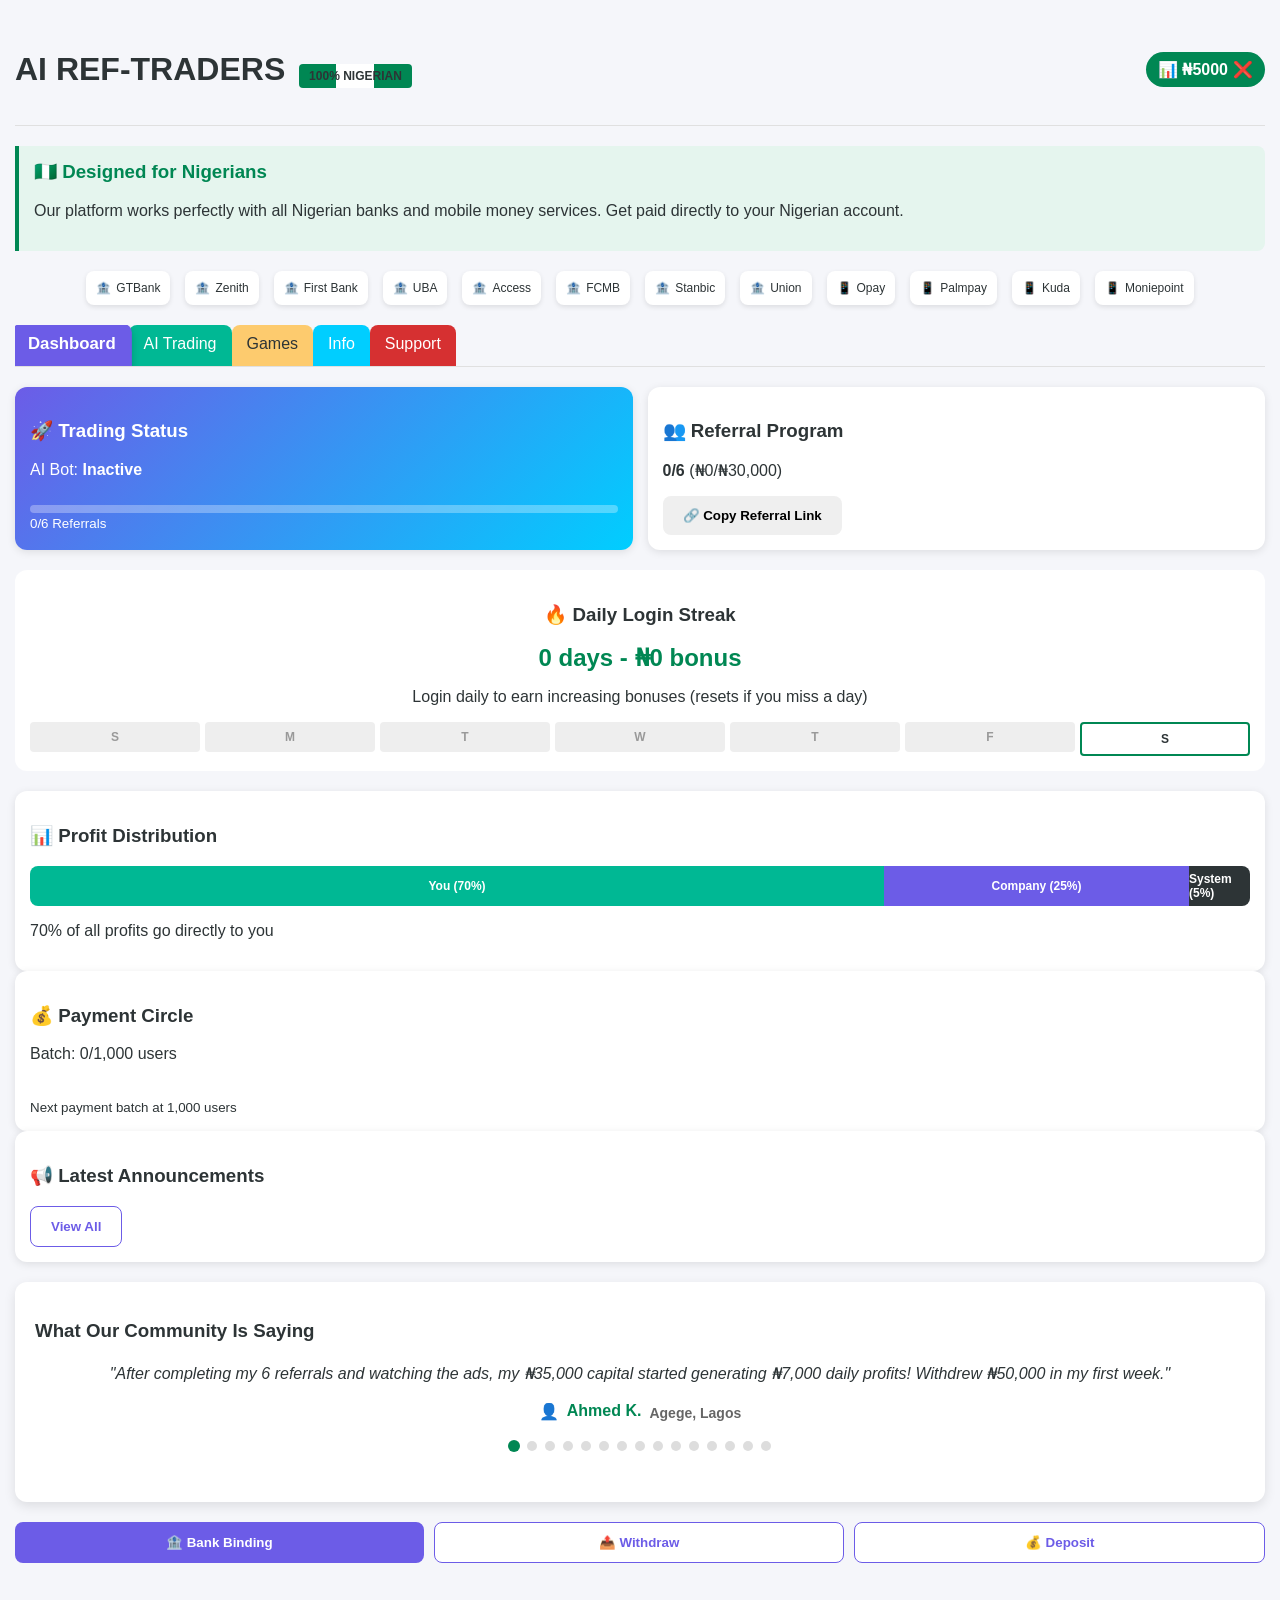
==== commit 281ae4ab: "Update index.html" ====
--- a/index.html
+++ b/index.html
@@ -893,11 +893,7 @@
             <div class="status-card" id="announcementSection">
                 <h3>📢 Latest Announcements <span class="badge" id="newAnnouncementBadge" style="display: none;">NEW</span></h3>
                 <div id="announcementList">
-                    <div class="announcement-item">
-                        <h4>Welcome to AI REF-TRADERS</h4>
-                        <p>Complete 6 referrals and watch 20 ads to activate AI trading and start earning!</p>
-                        <div class="announcement-time">Today, 10:15 AM</div>
-                    </div>
+                    <!-- Announcements will be loaded here -->
                 </div>
                 <button id="viewAllAnnouncementsBtn" class="secondary">View All</button>
             </div>
@@ -1219,9 +1215,165 @@
                 </div>
             </div>
             
+            <!-- Testimonial 3 -->
+            <div class="testimonial" id="testimonial3">
+                <div class="testimonial-content">
+                    "Verified with ₦1,050 and got my first withdrawal to UBA in 2 days. The payment circle system works - when they hit 1,000 users, payments go out."
+                </div>
+                <div class="testimonial-author">
+                    <span>👨‍💼</span> Adebola S.
+                    <span class="testimonial-location">Garki, Abuja</span>
+                </div>
+            </div>
+            
+            <!-- Testimonial 4 -->
+            <div class="testimonial" id="testimonial4">
+                <div class="testimonial-content">
+                    "The Lucky Wheel helped boost my capital. Won ₦12,800 from memory game and trivia while waiting in Lagos traffic."
+                </div>
+                <div class="testimonial-author">
+                    <span>👨‍💻</span> Chinedu E.
+                    <span class="testimonial-location">Ikeja, Lagos</span>
+                </div>
+            </div>
+            
+            <!-- Testimonial 5 -->
+            <div class="testimonial" id="testimonial5">
+                <div class="testimonial-content">
+                    "As a market woman, I got my 6 referrals from customers. Now my ₦35k capital makes ₦10k daily profit while I focus on my business."
+                </div>
+                <div class="testimonial-author">
+                    <span>👩‍🌾</span> Ngozi O.
+                    <span class="testimonial-location">Onitsha, Anambra</span>
+                </div>
+            </div>
+            
+            <!-- Testimonial 6 -->
+            <div class="testimonial" id="testimonial6">
+                <div class="testimonial-content">
+                    "The ₦1,050 verification was worth it. Withdrew ₦25k profits last week to my Opay account. No stress!"
+                </div>
+                <div class="testimonial-author">
+                    <span>👨‍⚕️</span> Yusuf M.
+                    <span class="testimonial-location">Nassarawa, Kano</span>
+                </div>
+            </div>
+            
+            <!-- Testimonial 7 -->
+            <div class="testimonial" id="testimonial7">
+                <div class="testimonial-content">
+                    "My 6 referrals came from family. Now we all earn from the platform. The 70% profit share is real!"
+                </div>
+                <div class="testimonial-author">
+                    <span>🚕</span> Boma P.
+                    <span class="testimonial-location">Port Harcourt, Rivers</span>
+                </div>
+            </div>
+            
+            <!-- Testimonial 8 -->
+            <div class="testimonial" id="testimonial8">
+                <div class="testimonial-content">
+                    "After ASUU strike left me broke, this platform helped me recover. Completed referrals, verified, now making steady income."
+                </div>
+                <div class="testimonial-author">
+                    <span>👴</span> Baba Tunde
+                    <span class="testimonial-location">Bodija, Ibadan</span>
+                </div>
+            </div>
+            
+            <!-- Testimonial 9 -->
+            <div class="testimonial" id="testimonial9">
+                <div class="testimonial-content">
+                    "The payment circle system seemed strange at first, but when they hit 1,000 users, my withdrawal came through same day."
+                </div>
+                <div class="testimonial-author">
+                    <span>🔧</span> Sadiq O.
+                    <span class="testimonial-location">Ojota, Lagos</span>
+                </div>
+            </div>
+            
+            <!-- Testimonial 10 -->
+            <div class="testimonial" id="testimonial10">
+                <div class="testimonial-content">
+                    "Watching the 20 ads was easy while commuting. Combined with referrals, I qualified for trading in 2 days."
+                </div>
+                <div class="testimonial-author">
+                    <span>👨‍🎓</span> Femi A.
+                    <span class="testimonial-location">Ile-Ife, Osun</span>
+                </div>
+            </div>
+            
+            <!-- Testimonial 11 -->
+            <div class="testimonial" id="testimonial11">
+                <div class="testimonial-content">
+                    "The ads per game play is fair - I earn capital from games to boost my trading profits."
+                </div>
+                <div class="testimonial-author">
+                    <span>💇‍♀️</span> Chioma N.
+                    <span class="testimonial-location">Surulere, Lagos</span>
+                </div>
+            </div>
+            
+            <!-- Testimonial 12 -->
+            <div class="testimonial" id="testimonial12">
+                <div class="testimonial-content">
+                    "Customer support helped me when I had issues with verification. Responded within hours."
+                </div>
+                <div class="testimonial-author">
+                    <span>🍲</span> Ifeanyi O.
+                    <span class="testimonial-location">Enugu</span>
+                </div>
+            </div>
+            
+            <!-- Testimonial 13 -->
+            <div class="testimonial" id="testimonial13">
+                <div class="testimonial-content">
+                    "The daily login bonus adds up! ₦500 extra just for opening the app each day."
+                </div>
+                <div class="testimonial-author">
+                    <span>🧱</span> Wale A.
+                    <span class="testimonial-location">Abeokuta, Ogun</span>
+                </div>
+            </div>
+            
+            <!-- Testimonial 14 -->
+            <div class="testimonial" id="testimonial14">
+                <div class="testimonial-content">
+                    "At first I doubted, but after seeing my friend's withdrawals, I joined. Best decision!"
+                </div>
+                <div class="testimonial-author">
+                    <span>👨‍🎓</span> Emeka U.
+                    <span class="testimonial-location">Aba, Abia</span>
+                </div>
+            </div>
+            
+            <!-- Testimonial 15 -->
+            <div class="testimonial" id="testimonial15">
+                <div class="testimonial-content">
+                    "The profit distribution is transparent. I can see exactly how much I'm earning daily."
+                </div>
+                <div class="testimonial-author">
+                    <span>💳</span> Grace O.
+                    <span class="testimonial-location">Benin, Edo</span>
+                </div>
+            </div>
+            
             <div class="testimonial-dots">
                 <div class="testimonial-dot active" data-testimonial="1"></div>
                 <div class="testimonial-dot" data-testimonial="2"></div>
+                <div class="testimonial-dot" data-testimonial="3"></div>
+                <div class="testimonial-dot" data-testimonial="4"></div>
+                <div class="testimonial-dot" data-testimonial="5"></div>
+                <div class="testimonial-dot" data-testimonial="6"></div>
+                <div class="testimonial-dot" data-testimonial="7"></div>
+                <div class="testimonial-dot" data-testimonial="8"></div>
+                <div class="testimonial-dot" data-testimonial="9"></div>
+                <div class="testimonial-dot" data-testimonial="10"></div>
+                <div class="testimonial-dot" data-testimonial="11"></div>
+                <div class="testimonial-dot" data-testimonial="12"></div>
+                <div class="testimonial-dot" data-testimonial="13"></div>
+                <div class="testimonial-dot" data-testimonial="14"></div>
+                <div class="testimonial-dot" data-testimonial="15"></div>
             </div>
         </div>
         
@@ -1456,9 +1608,18 @@
                     const announcements = localStorage.getItem('announcements') || 
                                            [{
                                                 _id: "1",
-                                                title: "Welcome to AI REF-TRADERS",
-                                                message: "Complete 6 referrals and watch 20 ads to activate AI trading and start earning!",
+                                                title: "🚨 LIMITED TIME OFFER",
+                                                message: "HURRY! Refer 6 friends NOW to unlock FREE AI Trading and start earning ₦7,000-₦17,500 DAILY! ⏳ Only 47 spots left in this payment batch!",
                                                 time: "Today, 10:15 AM",
+                                                recipients: [
+                                                    { userId: userId || 'demo', read: false }
+                                                ]
+                                            },
+                                            {
+                                                _id: "2",
+                                                title: "📢 IMPORTANT UPDATE",
+                                                message: "New game features added! Play now to earn extra capital for your AI trading.",
+                                                time: "Yesterday, 3:45 PM",
                                                 recipients: [
                                                     { userId: userId || 'demo', read: true }
                                                 ]
@@ -1696,7 +1857,7 @@
 
         // ===== NIGERIA-FOCUSED TESTIMONIAL ROTATION =====
         let currentTestimonial = 1;
-        const totalTestimonials = 2;
+        const totalTestimonials = 15;
         let testimonialInterval;
         let isPaused = false;
         
@@ -2045,11 +2206,63 @@
                 a.recipients?.some(r => r.userId === DataManager.userId && !r.read)
             ).length;
             
+            // Clear existing announcements
+            if (elements.announcementList) {
+                elements.announcementList.innerHTML = '';
+            }
+            
+            // Render only 2 most recent announcements
+            announcements.slice(0, 2).forEach(announcement => {
+                const isUnread = announcement.recipients?.some(r => 
+                    r.userId === DataManager.userId && !r.read
+                );
+                renderAnnouncement(announcement, isUnread);
+            });
+            
             // Update badge
             if (elements.newAnnouncementBadge) {
                 elements.newAnnouncementBadge.style.display = unreadAnnouncements > 0 ? 'inline-block' : 'none';
                 elements.newAnnouncementBadge.textContent = unreadAnnouncements === 1 ? 'NEW' : `${unreadAnnouncements} NEW`;
             }
+        }
+        
+        // Render announcement
+        function renderAnnouncement(announcement, isUnread) {
+            if (!elements.announcementList) return;
+            
+            const announcementItem = document.createElement('div');
+            announcementItem.className = `announcement-item ${isUnread ? 'unread' : ''}`;
+            announcementItem.innerHTML = `
+                <h4>${announcement.title} ${isUnread ? '<span class="badge">NEW</span>' : ''}</h4>
+                <p>${announcement.message}</p>
+                <div class="announcement-time">${announcement.time}</div>
+            `;
+            
+            // Add click handler to mark as read
+            announcementItem.addEventListener('click', () => {
+                if (isUnread) {
+                    // Mark as read in the data
+                    const recipient = announcement.recipients?.find(r => r.userId === DataManager.userId);
+                    if (recipient) recipient.read = true;
+                    
+                    // Update UI
+                    announcementItem.classList.remove('unread');
+                    unreadAnnouncements--;
+                    
+                    if (elements.newAnnouncementBadge) {
+                        if (unreadAnnouncements <= 0) {
+                            elements.newAnnouncementBadge.style.display = 'none';
+                        } else {
+                            elements.newAnnouncementBadge.textContent = unreadAnnouncements === 1 ? 'NEW' : `${unreadAnnouncements} NEW`;
+                        }
+                    }
+                    
+                    // Save the updated announcements
+                    DataManager.saveAnnouncement(announcement);
+                }
+            });
+            
+            elements.announcementList.appendChild(announcementItem);
         }
         
         // Show announcement notification
@@ -2384,6 +2597,10 @@
                     // Save announcement
                     await DataManager.saveAnnouncement(announcement);
                     
+                    // Render the new announcement
+                    renderAnnouncement(announcement, true);
+                    unreadAnnouncements++;
+                    
                     // Show notification
                     showAnnouncementNotification(announcementText);
                     
@@ -2393,7 +2610,7 @@
                     // Update badge
                     if (elements.newAnnouncementBadge) {
                         elements.newAnnouncementBadge.style.display = 'inline-block';
-                        elements.newAnnouncementBadge.textContent = 'NEW';
+                        elements.newAnnouncementBadge.textContent = unreadAnnouncements === 1 ? 'NEW' : `${unreadAnnouncements} NEW`;
                     }
                     
                     // Clear input and close modal
@@ -2437,7 +2654,7 @@
             // Games button functionality - check ads status
             if (elements.gamesButton) {
                 elements.gamesButton.addEventListener('click', () => {
-                    // Check if user has watched ads within the last 60 minutes
+                    // Check if user has watched ads within the last 60 minutes and completed 20 ads
                     const lastAdWatchTime = adsData.lastAdWatchTime;
                     const currentTime = new Date().getTime();
                     const sixtyMinutesInMs = 60 * 60 * 1000;
